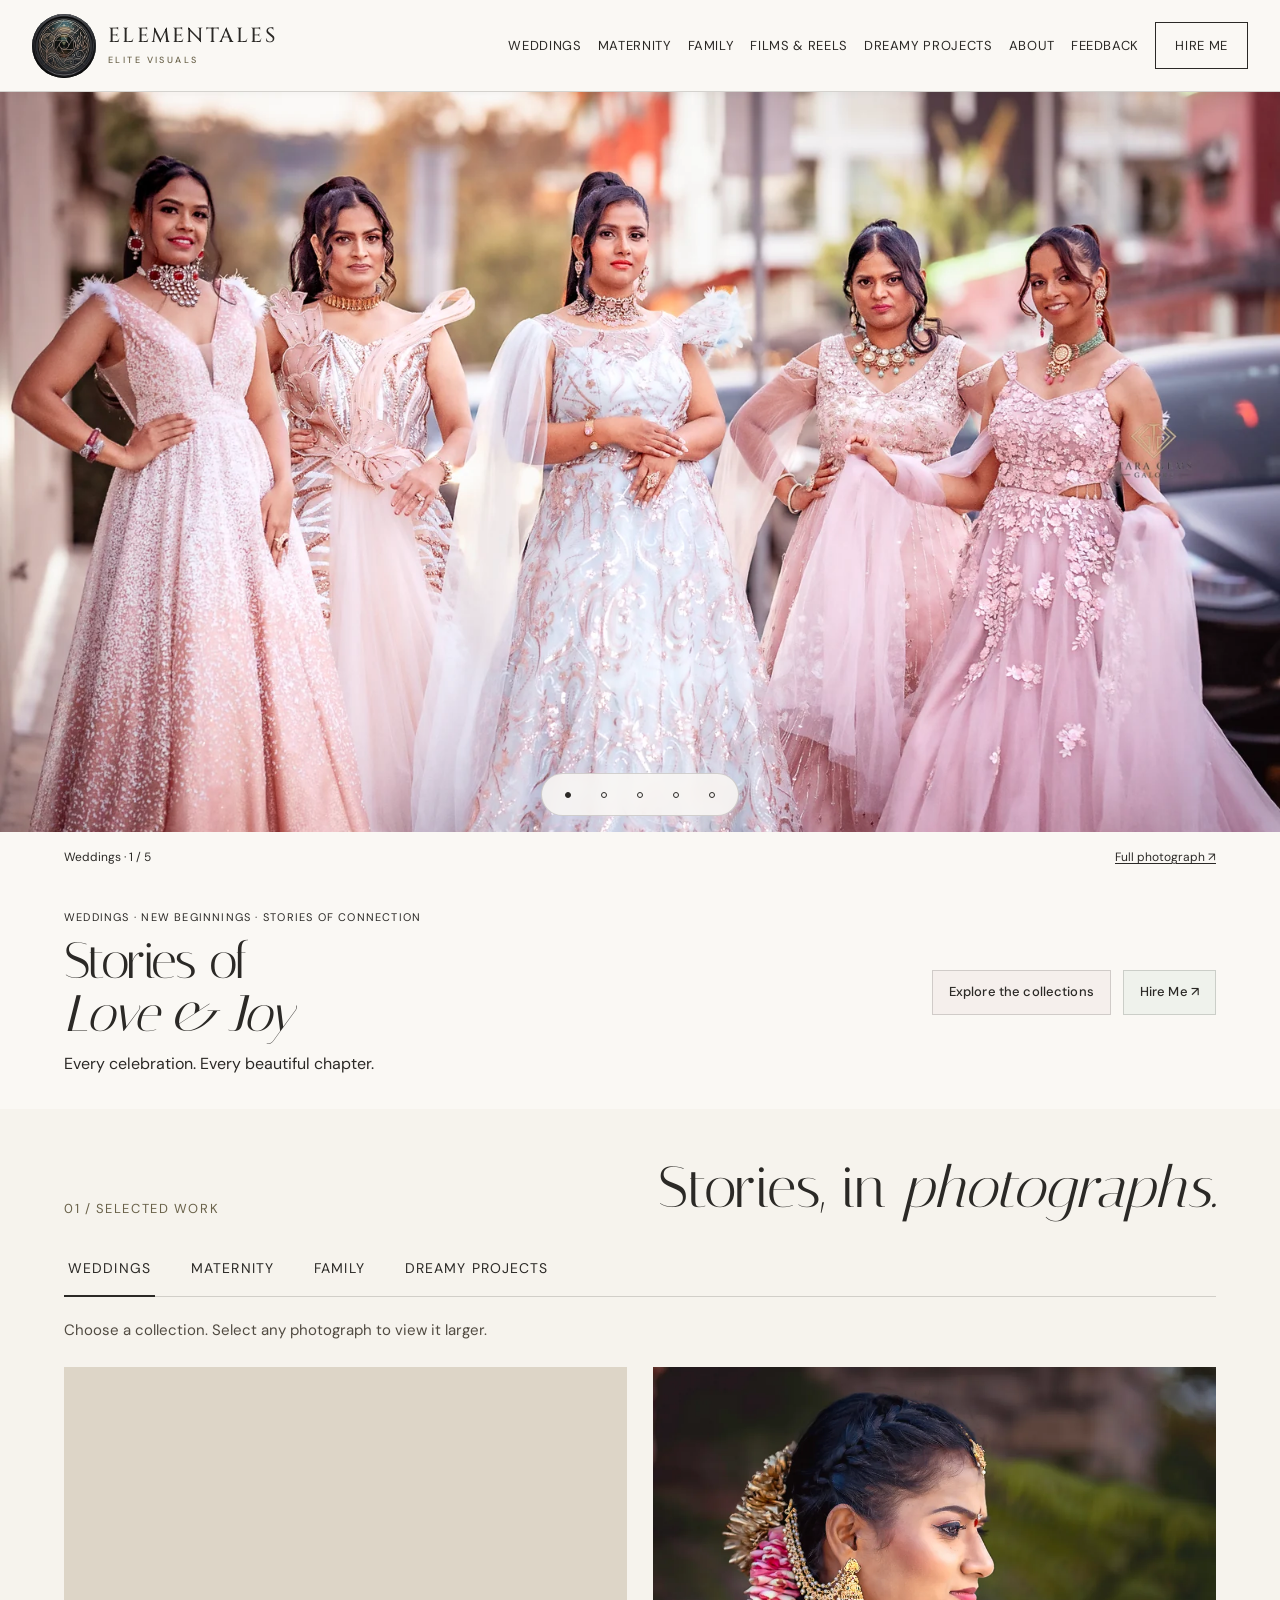
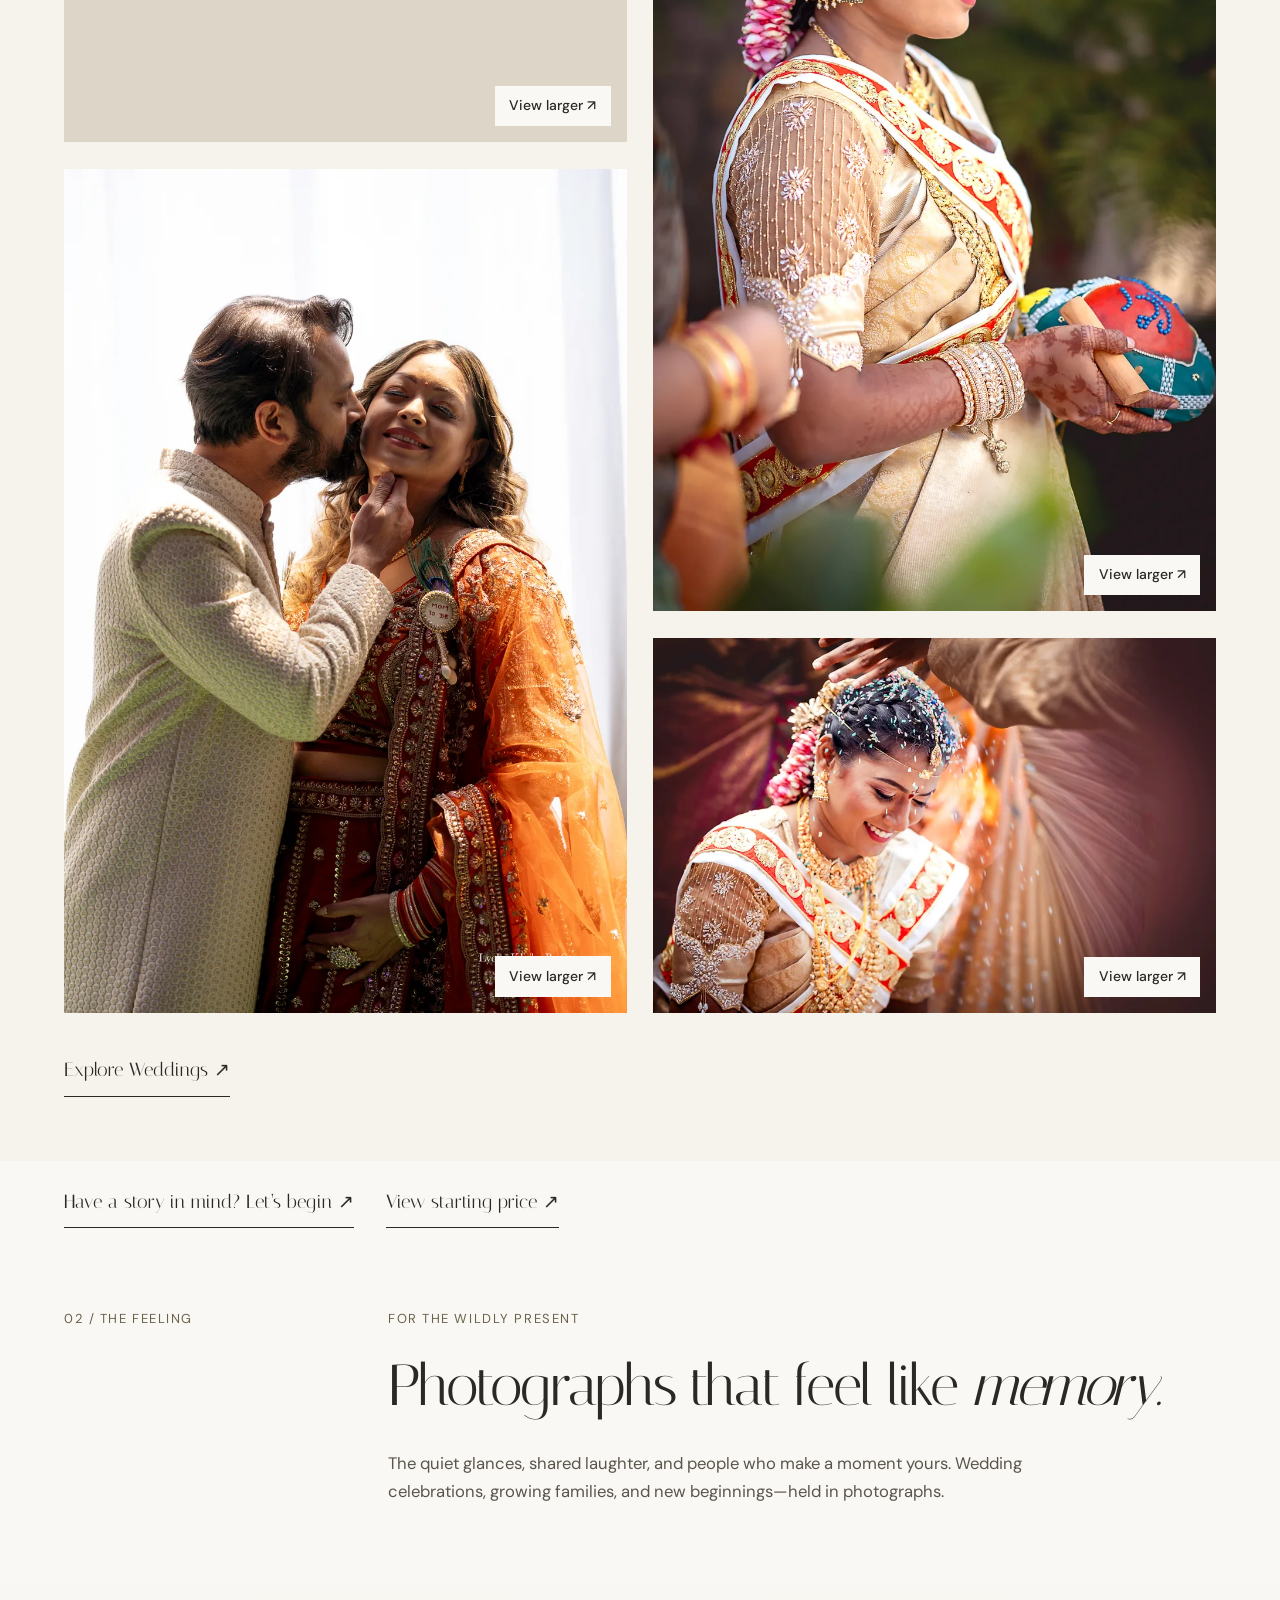
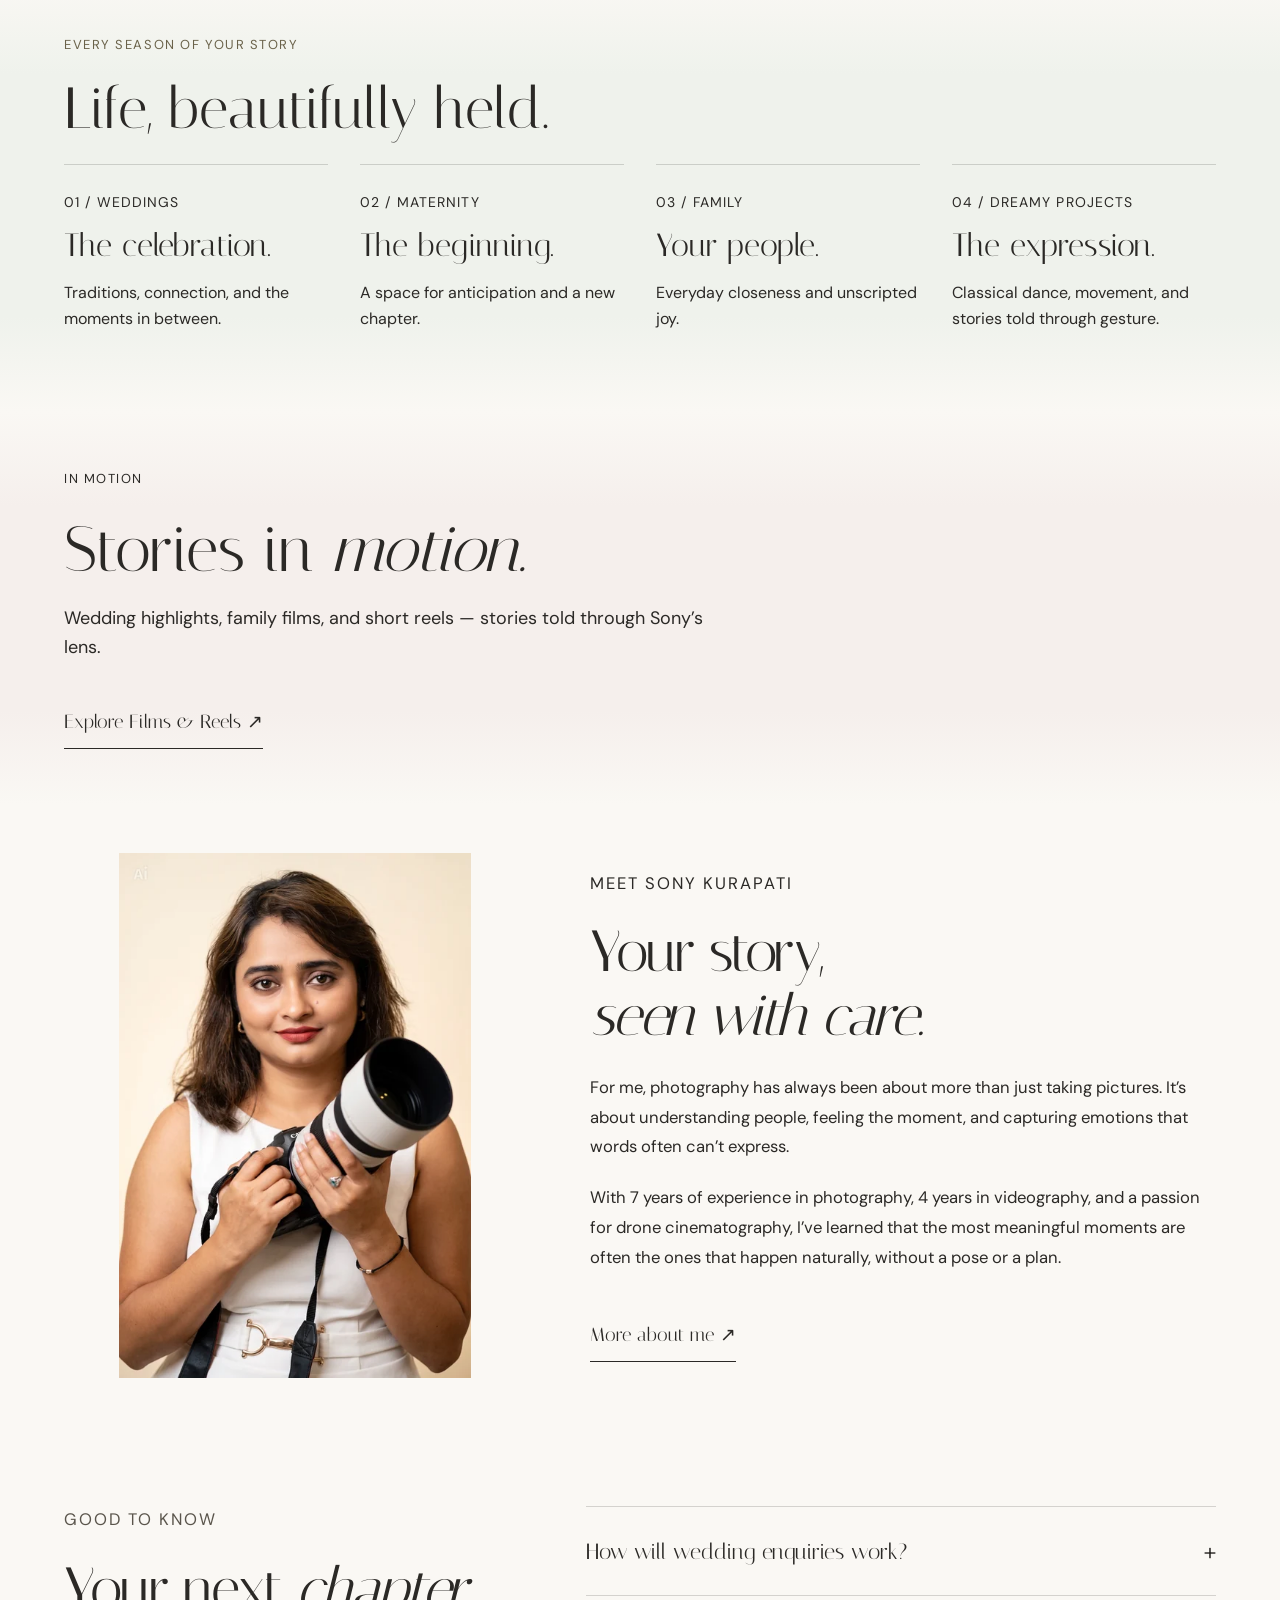
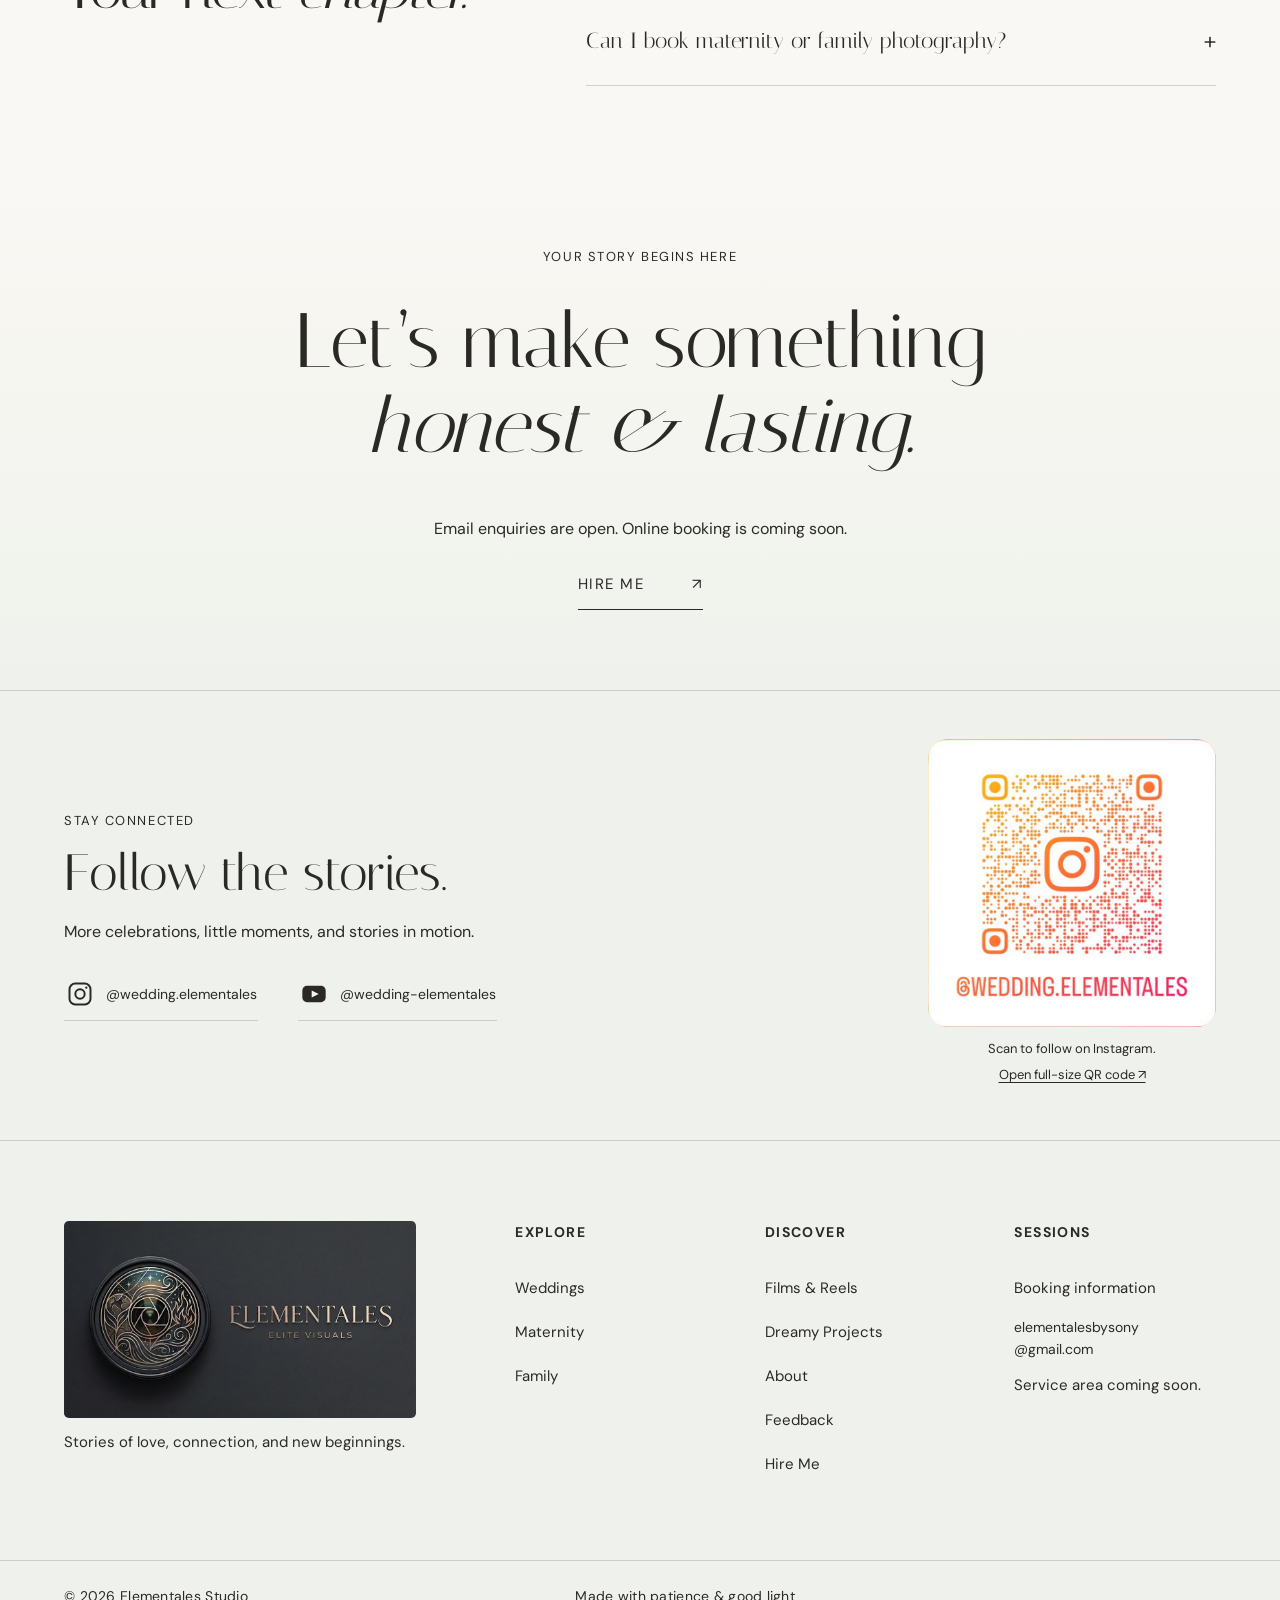
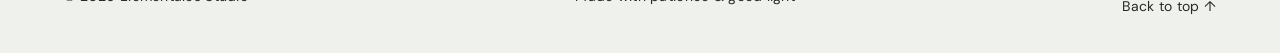
==== index.html @ 7df14cc9 "Refresh the homepage stylesheet version for the framing adjustment" ====
<!doctype html>
<html lang="en">
<head>
  <meta charset="utf-8">
  <meta name="viewport" content="width=device-width, initial-scale=1">
  <meta name="description" content="Elementales is a wedding and lifestyle photography studio preserving honest, luminous stories in stills and film.">
  <meta name="theme-color" content="#FAF8F4">
  <title>Elementales — Photography in Still & Motion</title>
  <link rel="stylesheet" href="styles.css?v=20261020-slideshow-headroom">
  <script src="script.js?v=20261020-gallery-films" defer></script>
  <script src="portfolio.js?v=20261020-gallery-films" defer></script>
</head>
<body class="photo-home">
  <a class="skip-link" href="#main">Skip to content</a>
  <header class="site-header" data-header>
    <a class="brand" href="#top" aria-label="Elementales home">
      <span class="brand-mark" aria-hidden="true"><img src="assets/brand/elementales-logo.png" width="1024" height="572" alt="" decoding="async"></span>
      <span class="brand-wordmark"><span>ELEMENTALES</span><small>ELITE VISUALS</small></span>
    </a>
    <button class="menu-toggle" type="button" aria-expanded="false" aria-controls="site-nav">
      <span class="sr-only">Open navigation</span><i></i><i></i>
    </button>
    <nav id="site-nav" class="site-nav" aria-label="Primary navigation">
      <a href="weddings.html">Weddings</a><a href="maternity.html">Maternity</a><a href="family.html">Family</a><a href="films.html">Films &amp; Reels</a><a href="dreamy-projects.html">Dreamy Projects</a><a href="about.html">About</a><a href="feedback.html">Feedback</a><a class="nav-enquire" href="contact.html">Hire Me</a>
    </nav>
  </header>

  <main id="main" tabindex="-1">
    <section id="top" class="grand-hero slideshow-hero" aria-labelledby="hero-title">
<div class="grand-hero-copy"><p class="eyebrow">Weddings · New beginnings · Stories of connection</p><h1 id="hero-title">Stories of<br><em>Love &amp; Joy</em></h1><p class="hero-note">Every celebration. Every beautiful chapter.</p><div class="hero-actions"><a class="button button-primary" href="#portfolio">Explore the collections</a><a class="button button-secondary" href="contact.html#enquiry">Hire Me ↗</a></div></div>
<div class="hero-slideshow" data-hero-slideshow tabindex="0" aria-describedby="carousel-instructions" role="region" aria-roledescription="carousel" aria-label="A first glimpse of Elementales"><div class="hero-image-stage"><div class="hero-slides" aria-live="off"><figure class="hero-slide" data-hero-slide data-label="Weddings" data-full="assets/photos/home-dsc00355-2048.webp" role="group" aria-roledescription="slide" aria-label="1 of 5: Weddings"><img src="assets/photos/home-dsc00355-1600.webp" srcset="assets/photos/home-dsc00355-480.webp 480w, assets/photos/home-dsc00355-960.webp 960w, assets/photos/home-dsc00355-1600.webp 1600w, assets/photos/home-dsc00355-2048.webp 2048w" sizes="100vw" width="1600" height="1066" alt="Bride and four women in pastel pink wedding attire standing together outdoors" fetchpriority="high" decoding="async"></figure><figure class="hero-slide" data-hero-slide data-label="Weddings" data-full="assets/photos/weddings-110-2048.webp" role="group" aria-roledescription="slide" aria-label="2 of 5: Weddings" hidden><img src="assets/photos/weddings-110-1600.webp" srcset="assets/photos/weddings-110-480.webp 480w, assets/photos/weddings-110-960.webp 960w, assets/photos/weddings-110-1600.webp 1600w, assets/photos/weddings-110-2048.webp 2048w" sizes="100vw" width="1600" height="1067" alt="Couple in traditional wedding attire leaning together beneath trees" loading="lazy" decoding="async"></figure><figure class="hero-slide" data-hero-slide data-label="Maternity" data-full="assets/photos/maternity-082-2200.webp" role="group" aria-roledescription="slide" aria-label="3 of 5: Maternity" hidden><img src="assets/photos/maternity-082-1600.webp" srcset="assets/photos/maternity-082-480.webp 480w, assets/photos/maternity-082-960.webp 960w, assets/photos/maternity-082-1600.webp 1600w, assets/photos/maternity-082-2200.webp 2200w" sizes="100vw" width="1600" height="1067" alt="Expectant mother in a gold sari holding a lotus beneath an open sky" loading="lazy" decoding="async"></figure><figure class="hero-slide" data-hero-slide data-label="Family" data-full="assets/photos/home-lks07361-2-2200.webp" role="group" aria-roledescription="slide" aria-label="4 of 5: Family" hidden><img src="assets/photos/home-lks07361-2-1600.webp" srcset="assets/photos/home-lks07361-2-480.webp 480w, assets/photos/home-lks07361-2-960.webp 960w, assets/photos/home-lks07361-2-1600.webp 1600w, assets/photos/home-lks07361-2-2200.webp 2200w" sizes="100vw" width="1600" height="2400" alt="Expectant mother in a peach gown smiling at her partner beside a wooden wall" loading="lazy" decoding="async"></figure><figure class="hero-slide" data-hero-slide data-label="Dreamy Projects" data-full="assets/photos/dreamy-projects-179-2200.webp" role="group" aria-roledescription="slide" aria-label="5 of 5: Dreamy Projects" hidden><img src="assets/photos/dreamy-projects-179-1600.webp" srcset="assets/photos/dreamy-projects-179-480.webp 480w, assets/photos/dreamy-projects-179-960.webp 960w, assets/photos/dreamy-projects-179-1600.webp 1600w, assets/photos/dreamy-projects-179-2200.webp 2200w" sizes="100vw" width="1600" height="1067" alt="Classical dancer in turquoise and red surrounded by warm orange and pale smoke" loading="lazy" decoding="async"></figure></div><div class="hero-slideshow-controls" data-slide-controls hidden><div class="hero-slide-dots" role="group" aria-label="Choose a photograph"><button type="button" data-hero-dot="0" aria-label="Show Weddings photograph" aria-pressed="true"><span aria-hidden="true"></span></button><button type="button" data-hero-dot="1" aria-label="Show Weddings photograph" aria-pressed="false"><span aria-hidden="true"></span></button><button type="button" data-hero-dot="2" aria-label="Show Maternity photograph" aria-pressed="false"><span aria-hidden="true"></span></button><button type="button" data-hero-dot="3" aria-label="Show Family photograph" aria-pressed="false"><span aria-hidden="true"></span></button><button type="button" data-hero-dot="4" aria-label="Show Dreamy Projects photograph" aria-pressed="false"><span aria-hidden="true"></span></button></div></div></div><div class="hero-slide-bar"><p data-slide-caption>Weddings · 1 / 5</p><a data-slide-full href="assets/photos/home-dsc00355-2048.webp" target="_blank" rel="noopener" aria-label="View full Weddings photograph in a new tab">Full photograph ↗</a></div><p id="carousel-instructions" class="sr-only">Use the photograph dots or left and right arrow keys to browse. Press Space while the carousel is focused to pause or resume automatic rotation.</p><p class="sr-only" data-slide-status aria-live="polite"></p></div></section>
    <section id="portfolio" class="portfolio section-pad" aria-labelledby="portfolio-title">
      <div class="section-heading reveal">
        <p class="section-number">01 / Selected work</p>
        <h2 id="portfolio-title">Stories, in <em>photographs.</em></h2>
      </div>
      <div class="portfolio-tabs" role="group" aria-label="Filter portfolio" hidden><button type="button" aria-pressed="true" data-filter="stories">Weddings</button><button type="button" aria-pressed="false" data-filter="maternity">Maternity</button><button type="button" aria-pressed="false" data-filter="family">Family</button><button type="button" aria-pressed="false" data-filter="dreamy">Dreamy Projects</button></div>
      <p class="sr-only" data-filter-status aria-live="polite">Showing Weddings</p>

<p class="gallery-guidance">Choose a collection. Select any photograph to view it larger.</p><div class="curated-gallery home-preview-gallery" data-gallery><div class="home-preview-pair" data-preview-category="stories" style="--preview-columns:2080fr 2080fr"><div class="home-preview-column"><article class="work-card" data-category="stories"><figure><a class="gallery-image-link" data-gallery-item href="assets/photos/weddings-110-2048.webp" data-caption="Weddings · Couple in traditional wedding attire leaning together beneath trees" aria-label="View photograph: Couple in traditional wedding attire leaning together beneath trees"><img src="assets/photos/weddings-110-960.webp" srcset="assets/photos/weddings-110-480.webp 480w, assets/photos/weddings-110-960.webp 960w, assets/photos/weddings-110-1600.webp 1600w, assets/photos/weddings-110-2048.webp 2048w" sizes="(max-width:520px) 100vw, 50vw" width="960" height="640" alt="Couple in traditional wedding attire leaning together beneath trees" loading="lazy" decoding="async"><span class="gallery-enlarge" aria-hidden="true">View larger ↗</span></a></figure></article><article class="work-card" data-category="stories"><figure><a class="gallery-image-link" data-gallery-item href="assets/photos/weddings-004-1365.webp" data-caption="Weddings · Partner kissing the cheek of a smiling woman in orange and gold wedding attire" aria-label="View photograph: Partner kissing the cheek of a smiling woman in orange and gold wedding attire"><img src="assets/photos/weddings-004-960.webp" srcset="assets/photos/weddings-004-480.webp 480w, assets/photos/weddings-004-960.webp 960w, assets/photos/weddings-004-1365.webp 1365w" sizes="(max-width:520px) 100vw, 50vw" width="960" height="1440" alt="Partner kissing the cheek of a smiling woman in orange and gold wedding attire" loading="lazy" decoding="async"><span class="gallery-enlarge" aria-hidden="true">View larger ↗</span></a></figure></article></div><div class="home-preview-column"><article class="work-card" data-category="stories"><figure><a class="gallery-image-link" data-gallery-item href="assets/photos/weddings-140-1365.webp" data-caption="Weddings · Bride in a pale gold sari with flowers in her hair" aria-label="View photograph: Bride in a pale gold sari with flowers in her hair"><img src="assets/photos/weddings-140-960.webp" srcset="assets/photos/weddings-140-480.webp 480w, assets/photos/weddings-140-960.webp 960w, assets/photos/weddings-140-1365.webp 1365w" sizes="(max-width:520px) 100vw, 50vw" width="960" height="1440" alt="Bride in a pale gold sari with flowers in her hair" loading="lazy" decoding="async"><span class="gallery-enlarge" aria-hidden="true">View larger ↗</span></a></figure></article><article class="work-card" data-category="stories"><figure><a class="gallery-image-link" data-gallery-item href="assets/photos/weddings-135-2048.webp" data-caption="Weddings · Bride smiling as grains fall over her hair during a wedding ceremony" aria-label="View photograph: Bride smiling as grains fall over her hair during a wedding ceremony"><img src="assets/photos/weddings-135-960.webp" srcset="assets/photos/weddings-135-480.webp 480w, assets/photos/weddings-135-960.webp 960w, assets/photos/weddings-135-1600.webp 1600w, assets/photos/weddings-135-2048.webp 2048w" sizes="(max-width:520px) 100vw, 50vw" width="960" height="640" alt="Bride smiling as grains fall over her hair during a wedding ceremony" loading="lazy" decoding="async"><span class="gallery-enlarge" aria-hidden="true">View larger ↗</span></a></figure></article></div></div><div class="home-preview-pair" data-preview-category="maternity" style="--preview-columns:2080fr 2080fr"><div class="home-preview-column"><article class="work-card" data-category="maternity"><figure><a class="gallery-image-link" data-gallery-item href="assets/photos/maternity-040-2200.webp" data-caption="Maternity · Expectant mother in a red sari with fabric flowing across a dramatic lakeside scene" aria-label="View photograph: Expectant mother in a red sari with fabric flowing across a dramatic lakeside scene"><img src="assets/photos/maternity-040-960.webp" srcset="assets/photos/maternity-040-480.webp 480w, assets/photos/maternity-040-960.webp 960w, assets/photos/maternity-040-1600.webp 1600w, assets/photos/maternity-040-2200.webp 2200w" sizes="(max-width:520px) 100vw, 50vw" width="960" height="640" alt="Expectant mother in a red sari with fabric flowing across a dramatic lakeside scene" loading="lazy" decoding="async"><span class="gallery-enlarge" aria-hidden="true">View larger ↗</span></a></figure></article><article class="work-card" data-category="maternity"><figure><a class="gallery-image-link" data-gallery-item href="assets/photos/maternity-195-1467.webp" data-caption="Maternity · Expectant mother in a peach gown leaning toward her partner beside a wooden wall" aria-label="View photograph: Expectant mother in a peach gown leaning toward her partner beside a wooden wall"><img src="assets/photos/maternity-195-960.webp" srcset="assets/photos/maternity-195-480.webp 480w, assets/photos/maternity-195-960.webp 960w, assets/photos/maternity-195-1467.webp 1467w" sizes="(max-width:520px) 100vw, 50vw" width="960" height="1440" alt="Expectant mother in a peach gown leaning toward her partner beside a wooden wall" loading="lazy" decoding="async"><span class="gallery-enlarge" aria-hidden="true">View larger ↗</span></a></figure></article></div><div class="home-preview-column"><article class="work-card" data-category="maternity"><figure><a class="gallery-image-link" data-gallery-item href="assets/photos/maternity-193-1467.webp" data-caption="Maternity · Expectant mother in a textured peach gown beside a white porch" aria-label="View photograph: Expectant mother in a textured peach gown beside a white porch"><img src="assets/photos/maternity-193-960.webp" srcset="assets/photos/maternity-193-480.webp 480w, assets/photos/maternity-193-960.webp 960w, assets/photos/maternity-193-1467.webp 1467w" sizes="(max-width:520px) 100vw, 50vw" width="960" height="1440" alt="Expectant mother in a textured peach gown beside a white porch" loading="lazy" decoding="async"><span class="gallery-enlarge" aria-hidden="true">View larger ↗</span></a></figure></article><article class="work-card" data-category="maternity"><figure><a class="gallery-image-link" data-gallery-item href="assets/photos/maternity-082-2200.webp" data-caption="Maternity · Expectant mother in a gold sari holding a lotus beneath an open sky" aria-label="View photograph: Expectant mother in a gold sari holding a lotus beneath an open sky"><img src="assets/photos/maternity-082-960.webp" srcset="assets/photos/maternity-082-480.webp 480w, assets/photos/maternity-082-960.webp 960w, assets/photos/maternity-082-1600.webp 1600w, assets/photos/maternity-082-2200.webp 2200w" sizes="(max-width:520px) 100vw, 50vw" width="960" height="640" alt="Expectant mother in a gold sari holding a lotus beneath an open sky" loading="lazy" decoding="async"><span class="gallery-enlarge" aria-hidden="true">View larger ↗</span></a></figure></article></div></div><div class="home-preview-pair" data-preview-category="family" style="--preview-columns:2080fr 2119fr"><div class="home-preview-column"><article class="work-card" data-category="family"><figure><a class="gallery-image-link" data-gallery-item href="assets/photos/family-067-1365.webp" data-caption="Family · Two parents smiling down at the baby held between them outdoors" aria-label="View photograph: Two parents smiling down at the baby held between them outdoors"><img src="assets/photos/family-067-960.webp" srcset="assets/photos/family-067-480.webp 480w, assets/photos/family-067-960.webp 960w, assets/photos/family-067-1365.webp 1365w" sizes="(max-width:520px) 100vw, 50vw" width="960" height="1440" alt="Two parents smiling down at the baby held between them outdoors" loading="lazy" decoding="async"><span class="gallery-enlarge" aria-hidden="true">View larger ↗</span></a></figure></article><article class="work-card" data-category="family"><figure><a class="gallery-image-link" data-gallery-item href="assets/photos/family-070-2048.webp" data-caption="Family · Baby peeking out from beneath a soft cream blanket" aria-label="View photograph: Baby peeking out from beneath a soft cream blanket"><img src="assets/photos/family-070-960.webp" srcset="assets/photos/family-070-480.webp 480w, assets/photos/family-070-960.webp 960w, assets/photos/family-070-1600.webp 1600w, assets/photos/family-070-2048.webp 2048w" sizes="(max-width:520px) 100vw, 50vw" width="960" height="679" alt="Baby peeking out from beneath a soft cream blanket" loading="lazy" decoding="async"><span class="gallery-enlarge" aria-hidden="true">View larger ↗</span></a></figure></article></div><div class="home-preview-column"><article class="work-card" data-category="family"><figure><a class="gallery-image-link" data-gallery-item href="assets/photos/family-031-2048.webp" data-caption="Family · Woman sitting on a wooden bridge with a young child in her arms" aria-label="View photograph: Woman sitting on a wooden bridge with a young child in her arms"><img src="assets/photos/family-031-960.webp" srcset="assets/photos/family-031-480.webp 480w, assets/photos/family-031-960.webp 960w, assets/photos/family-031-1600.webp 1600w, assets/photos/family-031-2048.webp 2048w" sizes="(max-width:520px) 100vw, 50vw" width="960" height="640" alt="Woman sitting on a wooden bridge with a young child in her arms" loading="lazy" decoding="async"><span class="gallery-enlarge" aria-hidden="true">View larger ↗</span></a></figure></article><article class="work-card" data-category="family"><figure><a class="gallery-image-link" data-gallery-item href="assets/photos/family-057-1467.webp" data-caption="Family · Young boy in traditional clothing seated against warm gold drapery" aria-label="View photograph: Young boy in traditional clothing seated against warm gold drapery"><img src="assets/photos/family-057-960.webp" srcset="assets/photos/family-057-480.webp 480w, assets/photos/family-057-960.webp 960w, assets/photos/family-057-1467.webp 1467w" sizes="(max-width:520px) 100vw, 50vw" width="960" height="1440" alt="Young boy in traditional clothing seated against warm gold drapery" loading="lazy" decoding="async"><span class="gallery-enlarge" aria-hidden="true">View larger ↗</span></a></figure></article></div></div><div class="home-preview-pair" data-preview-category="dreamy" style="--preview-columns:2078fr 2080fr"><div class="home-preview-column"><article class="work-card" data-category="dreamy"><figure><a class="gallery-image-link" data-gallery-item href="assets/photos/dreamy-projects-179-2200.webp" data-caption="Dreamy Projects · Classical dancer in turquoise and red surrounded by warm orange and pale smoke" aria-label="View photograph: Classical dancer in turquoise and red surrounded by warm orange and pale smoke"><img src="assets/photos/dreamy-projects-179-960.webp" srcset="assets/photos/dreamy-projects-179-480.webp 480w, assets/photos/dreamy-projects-179-960.webp 960w, assets/photos/dreamy-projects-179-1600.webp 1600w, assets/photos/dreamy-projects-179-2200.webp 2200w" sizes="(max-width:520px) 100vw, 50vw" width="960" height="640" alt="Classical dancer in turquoise and red surrounded by warm orange and pale smoke" loading="lazy" decoding="async"><span class="gallery-enlarge" aria-hidden="true">View larger ↗</span></a></figure></article><article class="work-card" data-category="dreamy"><figure><a class="gallery-image-link" data-gallery-item href="assets/photos/dreamy-projects-044-1467.webp" data-caption="Dreamy Projects · Classical dancer in red posing beneath a glowing ornate arch" aria-label="View photograph: Classical dancer in red posing beneath a glowing ornate arch"><img src="assets/photos/dreamy-projects-044-960.webp" srcset="assets/photos/dreamy-projects-044-480.webp 480w, assets/photos/dreamy-projects-044-960.webp 960w, assets/photos/dreamy-projects-044-1467.webp 1467w" sizes="(max-width:520px) 100vw, 50vw" width="960" height="1440" alt="Classical dancer in red posing beneath a glowing ornate arch" loading="lazy" decoding="async"><span class="gallery-enlarge" aria-hidden="true">View larger ↗</span></a></figure></article></div><div class="home-preview-column"><article class="work-card" data-category="dreamy"><figure><a class="gallery-image-link" data-gallery-item href="assets/photos/dreamy-projects-001-1469.webp" data-caption="Dreamy Projects · Classical dancer in blue and turquoise holding a brass plate" aria-label="View photograph: Classical dancer in blue and turquoise holding a brass plate"><img src="assets/photos/dreamy-projects-001-960.webp" srcset="assets/photos/dreamy-projects-001-480.webp 480w, assets/photos/dreamy-projects-001-960.webp 960w, assets/photos/dreamy-projects-001-1469.webp 1469w" sizes="(max-width:520px) 100vw, 50vw" width="960" height="1438" alt="Classical dancer in blue and turquoise holding a brass plate" loading="lazy" decoding="async"><span class="gallery-enlarge" aria-hidden="true">View larger ↗</span></a></figure></article><article class="work-card" data-category="dreamy"><figure><a class="gallery-image-link" data-gallery-item href="assets/photos/dreamy-projects-107-2048.webp" data-caption="Dreamy Projects · Ensemble of dancers performing across a stage before a colorful backdrop" aria-label="View photograph: Ensemble of dancers performing across a stage before a colorful backdrop"><img src="assets/photos/dreamy-projects-107-960.webp" srcset="assets/photos/dreamy-projects-107-480.webp 480w, assets/photos/dreamy-projects-107-960.webp 960w, assets/photos/dreamy-projects-107-1600.webp 1600w, assets/photos/dreamy-projects-107-2048.webp 2048w" sizes="(max-width:520px) 100vw, 50vw" width="960" height="640" alt="Ensemble of dancers performing across a stage before a colorful backdrop" loading="lazy" decoding="async"><span class="gallery-enlarge" aria-hidden="true">View larger ↗</span></a></figure></article></div></div></div><div class="gallery-next" data-category="stories"><a class="text-link" href="weddings.html">Explore Weddings ↗</a></div><div class="gallery-next" data-category="maternity"><a class="text-link" href="maternity.html">Explore Maternity ↗</a></div><div class="gallery-next" data-category="family"><a class="text-link" href="family.html">Explore Family ↗</a></div><div class="gallery-next" data-category="dreamy"><a class="text-link" href="dreamy-projects.html">Explore Dreamy Projects ↗</a></div>
    </section><div class="home-enquiry section-pad"><a class="text-link" href="contact.html#enquiry">Have a story in mind? Let’s begin ↗</a><a class="text-link" href="contact.html#pricing">View starting price ↗</a></div>

    <section id="intro" class="manifesto section-pad reveal">
      <p class="section-number">02 / The feeling</p>
      <div>
        <p class="kicker">For the wildly present</p>
        <h2>Photographs that feel like <em>memory.</em></h2>
        <p class="body-copy">The quiet glances, shared laughter, and people who make a moment yours. Wedding celebrations, growing families, and new beginnings—held in photographs.</p>
      </div>
    </section>

<section id="services" class="services section-pad" aria-labelledby="services-title"><p class="kicker">Every season of your story</p><h2 id="services-title">Life, beautifully held.</h2><div class="service-grid"><a href="weddings.html"><span>01 / Weddings</span><h3>The celebration.</h3><p>Traditions, connection, and the moments in between.</p></a><a href="maternity.html"><span>02 / Maternity</span><h3>The beginning.</h3><p>A space for anticipation and a new chapter.</p></a><a href="family.html"><span>03 / Family</span><h3>Your people.</h3><p>Everyday closeness and unscripted joy.</p></a><a href="dreamy-projects.html"><span>04 / Dreamy Projects</span><h3>The expression.</h3><p>Classical dance, movement, and stories told through gesture.</p></a></div></section>


<section id="films" class="film-strip section-pad" aria-labelledby="film-title"><p class="kicker">In motion</p><h2 id="film-title">Stories in <em>motion.</em></h2><p class="film-description">Wedding highlights, family films, and short reels — stories told through Sony’s lens.</p><a class="text-link" href="films.html">Explore Films &amp; Reels ↗</a></section>
    <section id="about" class="about photographer-home section-pad" aria-labelledby="about-title"><figure class="photographer-portrait"><img src="assets/photographer/sony-kurapati-800.webp" srcset="assets/photographer/sony-kurapati-480.webp 480w, assets/photographer/sony-kurapati-800.webp 800w, assets/photographer/sony-kurapati-1200.webp 1200w" sizes="(max-width:760px) 90vw, 32vw" width="800" height="1193" alt="Sony Kurapati holding a camera" decoding="async" loading="lazy"></figure><div class="about-copy"><p class="kicker">Meet Sony Kurapati</p><h2 id="about-title">Your story,<br><em>seen with care.</em></h2><p>For me, photography has always been about more than just taking pictures. It’s about understanding people, feeling the moment, and capturing emotions that words often can’t express.</p><p>With 7 years of experience in photography, 4 years in videography, and a passion for drone cinematography, I’ve learned that the most meaningful moments are often the ones that happen naturally, without a pose or a plan.</p><a class="text-link" href="about.html">More about me ↗</a></div></section>



    <section id="faq" class="faq section-pad" aria-labelledby="faq-title"><div class="faq-intro"><p class="kicker">Good to know</p><h2 id="faq-title">Your next <em>chapter.</em></h2></div><div class="accordion"><div class="faq-item"><h3><button aria-expanded="false" aria-controls="answer-1">How will wedding enquiries work?<span aria-hidden="true">+</span></button></h3><div id="answer-1" class="faq-answer"><p>Wedding coverage will begin with a personal enquiry and a tailored quote. Visit Hire Me to send Sony your plans by email.</p></div></div><div class="faq-item"><h3><button aria-expanded="false" aria-controls="answer-2">Can I book maternity or family photography?<span aria-hidden="true">+</span></button></h3><div id="answer-2" class="faq-answer"><p>Dedicated session pages are available to explore. Packages, availability, and secure online booking will be added once confirmed.</p></div></div></div></section>

</main>

  <footer id="contact" class="site-footer">
    <div class="footer-cta section-pad reveal"><p class="kicker">Your story begins here</p><h2>Let’s make something<br><em>honest & lasting.</em></h2><p class="footer-status">Email enquiries are open. Online booking is coming soon.</p><a href="contact.html">Hire Me <span>↗</span></a></div>
    <section id="follow" class="social-section section-pad" aria-labelledby="social-title">
      <div class="social-copy">
        <p class="kicker">Stay connected</p>
        <h2 id="social-title">Follow the stories.</h2>
        <p>More celebrations, little moments, and stories in motion.</p>
        <div class="social-links">
          <a href="https://www.instagram.com/wedding.elementales/" target="_blank" rel="noopener noreferrer" aria-label="Instagram: @wedding.elementales (opens in a new tab)"><svg class="social-icon" viewBox="0 0 24 24" width="28" height="28" fill="none" stroke="currentColor" stroke-width="1.7" aria-hidden="true" focusable="false"><rect x="3" y="3" width="18" height="18" rx="5"></rect><circle cx="12" cy="12" r="4"></circle><circle cx="17.4" cy="6.6" r="1" fill="currentColor" stroke="none"></circle></svg><span>@wedding.elementales</span></a>
          <a href="https://www.youtube.com/@wedding-elementales" target="_blank" rel="noopener noreferrer" aria-label="YouTube: @wedding-elementales (opens in a new tab)"><svg class="social-icon" viewBox="0 0 24 24" width="28" height="28" aria-hidden="true" focusable="false"><rect x="2" y="5" width="20" height="14" rx="4" fill="currentColor"></rect><path d="M10 9 L16 12 L10 15 Z" fill="var(--paper)"></path></svg><span>@wedding-elementales</span></a>
        </div>
      </div>
      <figure class="instagram-qr">
        <a class="qr-artwork" href="assets/brand/instagram-qr.png" target="_blank" rel="noopener" aria-label="Open the full-size Instagram QR code in a new tab"><img src="assets/brand/instagram-qr.png" width="804" height="1348" alt="Instagram QR code for @wedding.elementales" loading="lazy" decoding="async"></a>
        <figcaption>Scan to follow on Instagram.<br><a href="assets/brand/instagram-qr.png" target="_blank" rel="noopener">Open full-size QR code ↗</a></figcaption>
      </figure>
    </section>
    <div class="footer-grid section-pad"><div><a class="footer-brand-logo" href="index.html" aria-label="Elementales home"><img src="assets/brand/elementales-logo.png" width="1024" height="572" alt="Elementales Elite Visuals — five elemental motifs inside a camera lens" loading="lazy" decoding="async"></a><p>Stories of love, connection, and new beginnings.</p></div><div><h3>Explore</h3><a href="weddings.html">Weddings</a><a href="maternity.html">Maternity</a><a href="family.html">Family</a></div><div><h3>Discover</h3><a href="films.html">Films & Reels</a><a href="dreamy-projects.html">Dreamy Projects</a><a href="about.html">About</a><a href="feedback.html">Feedback</a><a href="contact.html">Hire Me</a></div><div><h3>Sessions</h3><a href="book.html">Booking information</a><a href="mailto:elementalesbysony@gmail.com">elementalesbysony<wbr>@gmail.com</a><p>Service area coming soon.</p></div></div><div class="footer-bottom"><span>© <span data-year>2026</span> Elementales Studio</span><span>Made with patience & good light</span><a href="#top">Back to top ↑</a></div>
  </footer>
</body>
</html>
---- styles.css ----
@import url('https://fonts.googleapis.com/css2?family=Cinzel:wght@500;600&family=DM+Sans:wght@300;400;500&family=Italiana&display=swap');

:root{--ink:#2b2926;--cream:#f6f3ed;--paper:#faf8f4;--sage:#eff2ec;--blush:#f5efec;--taupe:#aaa08e;--gold:#6a624a;--line:rgba(43,41,38,.18);--serif:"Italiana",Georgia,serif;--sans:"DM Sans",Arial,sans-serif;--pad:clamp(1.4rem,5vw,5.5rem);--ease:cubic-bezier(.22,1,.36,1)}
*{box-sizing:border-box}html{scroll-behavior:smooth;scroll-padding-top:5rem}body{margin:0;background:var(--paper);color:var(--ink);font-family:var(--sans);font-weight:400;line-height:1.65;overflow-x:hidden}body.nav-open{overflow:hidden}img,video{display:block;width:100%}a{color:inherit;text-decoration:none}button{color:inherit;font:inherit}.sr-only{position:absolute;width:1px;height:1px;padding:0;margin:-1px;overflow:hidden;clip:rect(0,0,0,0);white-space:nowrap;border:0}.skip-link{position:fixed;z-index:200;top:.5rem;left:.5rem;padding:.65rem 1rem;background:var(--cream);transform:translateY(-150%)}.skip-link:focus{transform:none}:focus-visible{outline:2px solid var(--gold);outline-offset:4px}.section-pad{padding-left:var(--pad);padding-right:var(--pad)}
.site-header{position:fixed;z-index:100;inset:0 0 auto;display:flex;align-items:center;justify-content:space-between;padding:1.5rem var(--pad);color:#fff;transition:background .5s,color .5s,padding .5s}.site-header.scrolled,.site-header.menu-active{padding-top:1rem;padding-bottom:1rem;background:rgba(248,245,238,.96);color:var(--ink);box-shadow:0 1px 0 var(--line);backdrop-filter:blur(14px)}.brand{display:flex;flex-direction:column;line-height:1;letter-spacing:.18em}.brand span{font-size:.95rem}.brand small{font-size:.625rem;letter-spacing:.25em;margin-top:.45rem}.site-nav{display:flex;align-items:center;gap:clamp(1rem,2vw,2rem);font-size:.875rem;font-weight:400;text-transform:uppercase;letter-spacing:.09em}.site-nav a{position:relative}.site-nav a:not(.nav-enquire)::after{content:"";position:absolute;left:0;right:100%;bottom:-.35rem;border-bottom:1px solid;transition:right .35s}.site-nav a:hover::after{right:0}.nav-enquire{border:1px solid currentColor;padding:.75rem 1.2rem}.menu-toggle{display:none;background:none;border:0;width:2.8rem;height:2.8rem}.menu-toggle i{display:block;border-top:1px solid;width:1.7rem;margin:.45rem auto;transition:.3s}
.hero{position:relative;height:min(48rem,82svh);min-height:36rem;color:#fff;display:flex;align-items:center;justify-content:center;overflow:hidden;background:#171612}.hero-video,.hero-scrim{position:absolute;inset:0;height:100%;object-fit:cover}.hero-scrim{background:linear-gradient(180deg,rgba(0,0,0,.50),rgba(0,0,0,.56) 48%,rgba(0,0,0,.65));}.hero-copy{position:relative;text-align:center;z-index:1;max-width:58rem;padding:4rem 1.35rem 6rem}.eyebrow,.kicker,.section-number{text-transform:uppercase;letter-spacing:.12em;font-size:.8125rem;font-weight:400}.hero h1{font:400 clamp(3.5rem,8vw,7rem)/1.05 var(--serif);letter-spacing:-.025em;margin:1.4rem 0}.hero h1 em,.manifesto h2 em,.section-heading h2 em,.film-heading h2 em,.about h2 em,.faq h2 em,.footer-cta h2 em{font-weight:400;color:inherit}.hero-note{font-family:var(--sans);font-size:1.125rem;line-height:1.65;letter-spacing:0;max-width:38rem;margin:0 auto;text-wrap:pretty}.scroll-cue{position:absolute;z-index:2;bottom:2rem;left:var(--pad);display:flex;align-items:center;gap:1rem;text-transform:uppercase;letter-spacing:.1em;font-size:.875rem}.scroll-cue i{display:block;width:4rem;border-top:1px solid}
.manifesto{display:grid;grid-template-columns:1fr 3fr;gap:3rem;padding-top:clamp(3.5rem,7vw,6rem);padding-bottom:clamp(3.5rem,7vw,6rem)}.section-number{color:var(--gold);margin:0}.manifesto>div{max-width:1000px}.kicker{color:var(--gold);margin:0 0 1.5rem}.manifesto h2,.film-heading h2,.about h2,.faq h2{font:400 clamp(2.5rem,4.5vw,4.75rem)/1.12 var(--serif);letter-spacing:-.035em;margin:.3rem 0 2rem}.body-copy,.about-copy>p,.faq-intro>p{max-width:42rem;font-size:clamp(1rem,1.3vw,1.125rem);color:#5a554c}
.portfolio{background:var(--cream);padding-top:7rem;padding-bottom:9rem}.section-heading{display:flex;align-items:end;justify-content:space-between}.section-heading h2{font:400 clamp(3rem,6vw,6rem)/1.08 var(--serif);margin:0}.portfolio-tabs{display:flex;gap:2rem;margin:4rem 0 3rem;border-bottom:1px solid var(--line)}.portfolio-tabs button{background:none;border:0;min-height:44px;padding:.6rem .25rem 1rem;text-transform:uppercase;letter-spacing:.08em;font-size:.875rem;cursor:pointer;position:relative}.portfolio-tabs button::after{content:"";position:absolute;bottom:-1px;left:0;right:100%;border-bottom:2px solid;transition:right .35s}.portfolio-tabs button[aria-pressed=true]::after{right:0}.masonry{columns:3;column-gap:clamp(1rem,2.1vw,2rem)}.work-card{break-inside:avoid;margin:0 0 clamp(2.4rem,4vw,4rem);transition:opacity .35s var(--ease),transform .5s var(--ease)}.work-card.is-hidden{display:none}.work-card.is-leaving{opacity:0;transform:translateY(18px)}.work-card figure{position:relative;margin:0;overflow:hidden;background:#ddd5c7}.ratio-portrait{aspect-ratio:3/4}.ratio-landscape{aspect-ratio:3/2}.ratio-tall{aspect-ratio:2/3}.ratio-square{aspect-ratio:1}.work-card img{height:100%;object-fit:cover;transition:transform 1s var(--ease),filter .5s}.work-card:hover img{transform:scale(1.035);filter:saturate(.82)}.work-card>div{padding-top:1rem}.work-card span,.film-index{font-size:.8125rem;text-transform:uppercase;letter-spacing:.08em;color:#655e51}.work-card h3,.film-card h3{font:400 1.45rem var(--serif);margin:.35rem 0}.play-mark{position:absolute;display:grid;place-items:center;inset:50% auto auto 50%;transform:translate(-50%,-50%);width:5rem;height:5rem;border-radius:50%;background:rgba(248,245,238,.88);color:var(--ink)!important}
.film-strip{padding:8rem 0;background:var(--ink);color:var(--cream);overflow:hidden}.film-heading{display:grid;grid-template-columns:1fr 3fr;margin-bottom:4rem}.film-heading h2{max-width:900px}.carousel{position:relative}.carousel-viewport{overflow:hidden}.carousel-track{display:flex;transition:transform .8s var(--ease);touch-action:pan-y}.film-strip .carousel{padding-left:var(--pad)}.film-card{min-width:min(72vw,980px);margin-right:clamp(1rem,3vw,3rem)}.film-card img{aspect-ratio:16/9;object-fit:cover;filter:saturate(.75)}.film-card .film-index{display:block;color:var(--taupe);margin-top:1.3rem}.carousel-controls{display:flex;align-items:center;justify-content:flex-end;gap:1.2rem;margin:2rem var(--pad) 0}.carousel-controls button{display:grid;place-items:center;width:3rem;height:3rem;border:1px solid currentColor;border-radius:50%;background:transparent;cursor:pointer}.carousel-dots{display:flex;gap:.55rem}.carousel-dots button{width:.35rem;height:.35rem;min-width:0;padding:0;border:0;background:currentColor;opacity:.35}.carousel-dots button.active{opacity:1;transform:scale(1.5)}
.about{display:grid;grid-template-columns:minmax(0,1.05fr) minmax(0,1fr);gap:clamp(3rem,8vw,9rem);padding-top:10rem;padding-bottom:10rem}.about-image{position:relative}.about-image img{aspect-ratio:4/5;object-fit:cover;filter:saturate(.7)}.about-image>span{display:block;margin-top:.8rem;font-size:.62rem;text-transform:uppercase;letter-spacing:.16em}.about-copy{align-self:center}.about-copy .section-number{margin-bottom:4rem}.about-copy>p{margin:0 0 1.3rem}.text-link{display:inline-flex;gap:2rem;border-bottom:1px solid;padding:.6rem 0;margin-top:1rem;font-family:var(--serif);font-size:1.2rem}.awards{display:grid;grid-template-columns:repeat(3,1fr);gap:1rem;border-top:1px solid var(--line);margin-top:4rem;padding-top:2rem}.awards strong,.awards span{display:block}.awards strong{font:400 1.45rem var(--serif)}.awards span{font-size:.58rem;line-height:1.4;text-transform:uppercase;letter-spacing:.12em;color:#70695d;margin-top:.5rem}
.testimonials{background:#d9d1c2}.testimonials>.section-pad{padding-top:8rem;padding-bottom:8rem}.quote-mark{font:400 8rem/1 var(--serif);color:var(--gold);height:6rem}.quote-carousel figure{min-width:100%;margin:0;text-align:center;padding:0 clamp(0rem,9vw,10rem)}.quote-carousel blockquote{font:400 clamp(2.1rem,4.5vw,5rem)/1.12 var(--serif);letter-spacing:-.025em;margin:1rem auto 2.5rem;max-width:1200px}.quote-carousel figcaption span,.quote-carousel figcaption strong{display:block}.quote-carousel figcaption strong{font:400 1rem var(--serif)}.quote-carousel figcaption span{font-size:.58rem;text-transform:uppercase;letter-spacing:.16em;margin-top:.5rem}.quote-carousel .carousel-controls{justify-content:center}
.faq{display:grid;grid-template-columns:1fr 1.5fr;gap:clamp(3rem,8vw,10rem);padding-top:10rem;padding-bottom:10rem}.faq-intro h2{margin-top:4rem}.faq-item{border-top:1px solid var(--line)}.faq-item:last-child{border-bottom:1px solid var(--line)}.faq-item h3{margin:0}.faq-item button{width:100%;display:flex;justify-content:space-between;align-items:center;text-align:left;border:0;background:none;padding:1.8rem 0;font:400 clamp(1.15rem,1.7vw,1.5rem) var(--serif);cursor:pointer}.faq-item button span{font:300 1.5rem var(--sans);transition:transform .35s}.faq-item button[aria-expanded=true] span{transform:rotate(45deg)}.faq-answer{overflow:hidden}.faq-answer p{max-width:42rem;margin:0;padding:0 3rem 1.8rem 0;color:#5b554b}.faq-answer.opening{animation:faqIn .4s var(--ease)}@keyframes faqIn{from{opacity:0;transform:translateY(-8px)}to{opacity:1;transform:none}}
.site-footer{background:var(--ink);color:var(--cream)}.footer-cta{padding-top:5rem;padding-bottom:5rem;text-align:center;border-bottom:1px solid rgba(255,255,255,.15)}.footer-cta h2{font:400 clamp(3rem,6vw,6rem)/1.1 var(--serif);margin:2rem 0 3rem}.footer-cta>a{display:inline-flex;gap:3rem;border-bottom:1px solid;padding:.8rem 0;text-transform:uppercase;letter-spacing:.1em;font-size:.9375rem}.footer-grid{display:grid;grid-template-columns:2fr repeat(3,1fr);gap:3rem;padding-top:5rem;padding-bottom:5rem}.footer-grid>div{display:flex;flex-direction:column;align-items:flex-start;gap:.75rem}.footer-grid h3{font-size:.875rem;text-transform:uppercase;letter-spacing:.1em;color:#cdb485;margin:0 0 1rem}.footer-grid a,.footer-grid p{font-size:.9375rem;margin:0;color:#ddd6ca}.footer-brand{color:var(--cream)!important;margin-bottom:1rem}.footer-bottom{border-top:1px solid rgba(255,255,255,.15);padding:1.5rem var(--pad);display:flex;justify-content:space-between;font-size:.875rem;text-transform:none;letter-spacing:.02em;color:#bdb5a7}
.reveal{opacity:1;transform:none;transition:opacity .9s var(--ease),transform .9s var(--ease)}.reveal.visible{opacity:1;transform:none}
@media(max-width:1100px){.masonry{columns:2}.manifesto{grid-template-columns:1fr 4fr}.about{gap:4rem}.awards{grid-template-columns:1fr}.film-heading{grid-template-columns:1fr 4fr}}
@media(max-width:1180px){:root{--pad:1.35rem}.site-header{padding-top:1.2rem;padding-bottom:1.2rem}.menu-toggle{display:block;position:relative;z-index:2}.menu-toggle[aria-expanded=true] i:first-of-type{transform:translateY(4px) rotate(45deg)}.menu-toggle[aria-expanded=true] i:last-of-type{transform:translateY(-4px) rotate(-45deg)}.site-nav{position:fixed;inset:0;background:var(--paper);color:var(--ink);display:flex;flex-direction:column;justify-content:center;gap:2rem;font:400 1.8rem var(--serif);text-transform:none;letter-spacing:0;transform:translateY(-100%);opacity:0;visibility:hidden;transition:.55s var(--ease)}.site-nav.open{transform:none;opacity:1;visibility:visible}.nav-enquire{font:400 .9375rem var(--sans);text-transform:uppercase;letter-spacing:.15em}.hero{height:auto;min-height:34rem}.hero h1{font-size:clamp(3.25rem,10vw,6rem)}.manifesto,.film-heading,.faq{grid-template-columns:1fr}.manifesto{gap:3rem}.portfolio{padding-top:5rem;padding-bottom:6rem}.portfolio-tabs{gap:1.2rem;overflow-x:auto}.portfolio-tabs button{white-space:nowrap}.film-heading{gap:3rem}.film-card{min-width:86vw}.about{grid-template-columns:1fr;padding-top:6rem;padding-bottom:6rem}.about-image{max-width:82vw}.about-copy .section-number{margin-bottom:3rem}.faq{padding-top:7rem;padding-bottom:7rem}.faq-intro h2{margin-top:3rem}.footer-grid{grid-template-columns:1.5fr 1fr}.footer-grid>div:first-child{grid-column:1/-1}.footer-bottom{gap:1rem;flex-wrap:wrap}.footer-bottom span:nth-child(2){display:none}}
@media(max-width:520px){.masonry{columns:1}.section-heading{display:block}.section-heading h2{margin-top:3rem}.portfolio-tabs{margin-top:3rem}.manifesto h2,.film-heading h2,.about h2,.faq h2{font-size:2.75rem}.hero-copy{padding:3rem 1.25rem 7rem}.eyebrow{font-size:.8125rem}.scroll-cue{left:50%;transform:translateX(-50%)}.about-image{max-width:none}.testimonials>.section-pad{padding-top:6rem;padding-bottom:6rem}.quote-carousel figure{padding:0}.quote-carousel blockquote{font-size:2rem}.awards{grid-template-columns:1fr 1fr}.footer-grid{grid-template-columns:1fr 1fr}.footer-cta{padding-top:7rem;padding-bottom:7rem}}
@media(prefers-reduced-motion:reduce){html{scroll-behavior:auto}*,*::before,*::after{animation-duration:.01ms!important;animation-iteration-count:1!important;transition-duration:.01ms!important}.reveal{opacity:1;transform:none}.hero-video{display:none}}


/* Phase 1: shared page foundation; essential content is visible without JavaScript. */
.preview-notice{margin:0;padding:.8rem var(--pad);background:var(--cream);color:#514b42;font-size:.875rem;text-align:center;position:relative;z-index:3}.site-header{position:absolute}.site-header.scrolled{position:fixed}.hero-fallback{position:absolute;inset:0;height:100%;object-fit:cover}.video-toggle{position:absolute;right:var(--pad);bottom:2rem;z-index:3;background:rgba(23,22,18,.75);border:1px solid #fff;padding:.75rem 1rem;cursor:pointer;font-size:.75rem}.services{padding-top:6rem;padding-bottom:6rem}.services h2,.page-details h2{font:400 clamp(2.3rem,4vw,4.5rem)/1.05 var(--serif)}.service-grid{display:grid;grid-template-columns:repeat(3,1fr);gap:2rem;margin-top:3rem}.service-grid a{border-top:1px solid var(--line);padding:2rem 0}.service-grid span{font-size:.875rem;text-transform:uppercase;letter-spacing:.08em}.service-grid h3{font:400 2rem var(--serif)}.content-note{font-size:.9rem;color:#5a554c}.portrait-placeholder,.asset-placeholder{background:linear-gradient(135deg,#ddd4c4,#ebe4d9);display:flex;flex-direction:column;justify-content:center;align-items:center;gap:1rem;min-height:380px;text-align:center;padding:2rem}.portrait-placeholder span,.asset-placeholder span{font:400 clamp(2rem,5vw,4rem) var(--serif)}.asset-placeholder small,.portrait-placeholder small{font-size:.875rem;letter-spacing:.05em}.inner-page .site-header{position:relative;background:var(--paper);color:var(--ink)}.inner-page .site-header.scrolled{position:relative}.page-intro{padding-top:4rem;padding-bottom:3rem}.page-intro h1{font:400 clamp(3.25rem,6vw,6rem)/1.08 var(--serif);letter-spacing:-.035em;margin:2rem 0}.page-lede{max-width:38rem;color:#5a554c;font-size:1.1rem}.page-details{display:grid;grid-template-columns:1fr 1fr;gap:5rem;align-items:center;padding-bottom:7rem}.page-details p{max-width:38rem}.site-nav [aria-current=page]{border-bottom:1px solid}.carousel-dots button{position:relative;width:2.75rem;height:2.75rem;background:transparent;opacity:1}.carousel-dots button::after{content:"";position:absolute;width:.35rem;height:.35rem;border-radius:50%;background:currentColor;inset:calc(50% - .175rem);opacity:.4}.carousel-dots button.active::after{opacity:1}.carousel-dots button.active{transform:none}
@media(max-width:1180px){.service-grid,.page-details{grid-template-columns:1fr}.page-details{gap:2rem}.page-intro{padding-top:4rem}.site-nav{z-index:1}.brand{position:relative;z-index:2}.inner-page .site-header{z-index:100}.asset-placeholder{min-height:300px}}
@media(prefers-reduced-motion:reduce){.hero-video,.video-toggle{display:none}}
/* Navigation and media remain usable if scripts cannot load. */
.site-header{position:relative;background:var(--paper);color:var(--ink)}
[hidden]{display:none!important}.work-card.is-hidden{display:block}
html:not(.nav-enhanced) .menu-toggle{display:none}
@media(max-width:1180px){html:not(.nav-enhanced) .site-header{display:block}html:not(.nav-enhanced) .site-nav{position:static;transform:none;opacity:1;visibility:visible;flex-direction:row;flex-wrap:wrap;font:400 .85rem var(--sans);gap:1rem;margin-top:1.5rem}html:not(.nav-enhanced) .nav-enquire{padding:.5rem}.nav-enhanced .site-nav.open{height:100dvh}}

.carousel:not(.carousel-enhanced) .carousel-viewport{overflow-x:auto}.carousel:not(.carousel-enhanced) .carousel-controls{display:none}

/* Readability and clear next steps. */
.hero-actions{display:flex;justify-content:center;flex-wrap:wrap;gap:1rem;margin-top:2rem}
.button{display:inline-flex;align-items:center;justify-content:center;min-height:48px;padding:.8rem 1.2rem;border:1px solid currentColor;font:500 .9375rem/1.4 var(--sans);letter-spacing:.01em;text-align:center}
.button-primary{background:var(--paper);border-color:var(--paper);color:var(--ink)}
.button-secondary{color:#fff;background:rgba(23,22,18,.4)}
.button:hover{box-shadow:0 0 0 1px currentColor}
.footer-grid a{min-height:32px;display:inline-flex;align-items:center}.footer-bottom a{min-height:44px;display:inline-flex;align-items:center}
.footer-cta .footer-status{font:400 1rem/1.65 var(--sans);color:#ddd6ca;margin:1rem auto;max-width:38rem}
.site-footer .kicker{color:#cdb485}.site-footer :focus-visible,.hero :focus-visible{outline-color:#fff}
.page-actions{display:flex;flex-wrap:wrap;gap:1rem 2rem}.page-details>div{min-width:0}.hero-copy,.page-intro{overflow-wrap:break-word}
@media(max-width:1180px){.site-nav{font-size:1.75rem;overflow-y:auto;padding:6rem 1.5rem 2rem;gap:1.25rem}.site-nav a{min-height:44px;display:flex;align-items:center}.site-nav .nav-enquire{font-size:1rem}.hero-actions{gap:.75rem}.footer-cta{padding-top:4rem;padding-bottom:4rem}}
@media(max-width:520px){.hero-actions{flex-direction:column;align-items:stretch}.hero-note{font-size:1rem}.hero h1{font-size:clamp(3rem,13vw,4.25rem)}.portfolio-tabs{gap:1rem}.footer-grid{column-gap:1.25rem}.footer-grid a{overflow-wrap:anywhere}.footer-bottom{align-items:center}}
/* Service experiences and a progressive-enhancement image viewer. */
.experience-section{padding-top:3rem;padding-bottom:4rem;border-top:1px solid var(--line)}
.experience-section>h2,.portfolio-pending h2,.portfolio-pending h3{font:400 clamp(2rem,4vw,3.75rem)/1.12 var(--serif);letter-spacing:-.025em;margin:.5rem 0 2rem}
.section-copy,.gallery-guidance{max-width:44rem;font-size:1.0625rem;color:#514b42;line-height:1.75}
.gallery-guidance{margin:1rem 0 2rem}.gallery-next{margin-top:1rem}.gallery-empty{padding:2rem 0}
.portfolio-pending{padding:clamp(2rem,5vw,4rem);border:1px solid var(--line);background:var(--cream);max-width:55rem}
.portfolio-pending p{max-width:38rem}.portfolio-pending h2,.portfolio-pending h3{font-size:clamp(2rem,3vw,3rem)}
.planning-grid{display:grid;grid-template-columns:repeat(3,minmax(0,1fr));gap:2rem;margin-top:2rem}
.planning-grid article{border-top:1px solid var(--line);padding:1.5rem 0}.planning-grid h3,.path-grid h3,.process-list h3{font:400 1.75rem/1.2 var(--serif);margin:.75rem 0}
.planning-number{font-size:.875rem;color:var(--gold)}.planning-grid p,.path-grid p,.process-list p{max-width:38rem;color:#514b42}
.path-grid{display:grid;grid-template-columns:repeat(2,minmax(0,1fr));gap:2rem}.path-grid article{border:1px solid var(--line);padding:2rem}
.process-list{padding-left:1.5rem;max-width:50rem}.process-list li{padding:.5rem 0 1rem 1rem}.process-list li::marker{color:var(--gold);font-weight:500}
.service-status{border-left:3px solid var(--gold);background:var(--cream);padding:1.5rem 2rem;margin-top:2rem;max-width:50rem}.service-status p{margin-top:0}.service-status .text-link{margin-top:0}
.about-introduction{display:grid;grid-template-columns:1fr 1fr;gap:3rem;align-items:center}.about-introduction .portrait-placeholder{min-height:300px}
.film-strip h2{font:400 clamp(2.5rem,5vw,5rem)/1.12 var(--serif);margin:1rem 0}.film-strip .kicker{color:#cdb485}.film-description{max-width:40rem;font-size:1.125rem}.film-strip .text-link{color:var(--paper)}
.gallery-image-link{display:block;position:relative;height:100%}.gallery-image-link:focus-visible{outline-offset:-5px;outline:3px solid #fff}
.gallery-enlarge{position:absolute;bottom:1rem;right:1rem;background:var(--paper);color:var(--ink)!important;padding:.6rem .9rem;font:500 .875rem/1.5 var(--sans)!important;text-transform:none!important;letter-spacing:0!important}
body.viewer-open{overflow:hidden}
.image-viewer{box-sizing:border-box;width:min(94vw,75rem);max-width:75rem;max-height:94dvh;padding:1.25rem 1.5rem;border:0;background:var(--paper);color:var(--ink);overflow:auto}
.image-viewer::backdrop{background:rgba(0,0,0,.86)}.image-viewer[open]{display:block}.viewer-header{display:flex;align-items:center;justify-content:space-between;gap:1rem}.viewer-header h2{font:400 1.6rem/1.3 var(--serif);margin:0}
.viewer-close,.viewer-controls button{min-height:44px;border:1px solid var(--line);background:transparent;padding:.6rem 1rem;cursor:pointer;font-size:.9375rem}.viewer-controls button:disabled{opacity:.45;cursor:default}
#viewer-disclosure{font-size:.875rem;color:#514b42;margin:.75rem 0}.viewer-figure{margin:0;text-align:center}.viewer-image{height:60dvh;width:100%;object-fit:contain;background:#e6dfd2}.viewer-figure figcaption{font-size:.9375rem;margin-top:.75rem}
.viewer-controls{display:flex;justify-content:space-between;align-items:center;gap:1rem}.viewer-position,.viewer-loading{font-size:.875rem;text-align:center}.viewer-loading:empty{display:none}
@media(max-width:1180px){.planning-grid{grid-template-columns:1fr}.path-grid,.about-introduction{grid-template-columns:1fr}.experience-section{padding-top:2rem;padding-bottom:3rem}.planning-grid{gap:.5rem}.image-viewer{padding:1rem}.viewer-image{height:55dvh}}
@media(max-width:520px){.path-grid article,.service-status{padding:1.25rem}.viewer-header h2{font-size:1.25rem}.viewer-controls{gap:.5rem}.viewer-controls button{padding:.6rem .75rem}.viewer-position{font-size:.8125rem}.image-viewer{width:96vw}.viewer-image{height:48dvh}}

/* Compact, image-led openings and the shared pastel palette. */
.preview-notice{padding:.45rem 1rem;background:var(--blush);font-size:.78125rem;line-height:1.45;color:var(--ink)}
.page-intro{padding-top:1.75rem;padding-bottom:1.75rem;background:var(--sage)}.page-intro .kicker{margin-bottom:.75rem}.page-intro h1{font-size:clamp(2.5rem,5vw,4.5rem);margin:.75rem 0 1rem}.page-intro .page-lede{margin-bottom:0}
.collection-hero{display:grid;grid-template-columns:minmax(0,2fr) minmax(0,3fr);grid-template-areas:"title image" "description image";column-gap:clamp(1.5rem,4vw,4rem);padding-top:clamp(1.5rem,3vw,2.75rem);padding-bottom:clamp(1.5rem,3vw,2.75rem)}
.collection-title{grid-area:title;align-self:end;min-width:0}.collection-title .kicker{margin-bottom:.8rem}.collection-title h1{font:400 clamp(2.5rem,4.5vw,4.1rem)/1.09 var(--serif);letter-spacing:-.035em;margin:0;text-wrap:balance;overflow-wrap:break-word}.collection-title h1 em{font-weight:400}
.collection-visual{grid-area:image;align-self:center;margin:0;min-width:0}.collection-visual img{width:100%;height:auto;object-fit:contain}
.collection-description{grid-area:description;align-self:start;padding-top:1rem;min-width:0}.collection-description .page-lede{font-size:1rem;line-height:1.65;margin:0;max-width:32rem}.collection-description .text-link{font-size:1.05rem;min-height:44px;margin-top:.65rem;gap:1rem}
.collection-gallery{padding-top:1rem;padding-bottom:3rem}.collection-toolbar{display:flex;justify-content:space-between;gap:1rem;border-bottom:1px solid var(--line);padding-bottom:.8rem;margin-bottom:1.5rem;color:#514b42;font-size:.8125rem;line-height:1.5}.collection-toolbar p{margin:0}
.curated-gallery .work-card figure{aspect-ratio:auto}.curated-gallery .work-card img{height:auto;object-fit:contain}.curated-gallery .work-card:hover img{transform:none;filter:none}
.grand-hero{position:relative;isolation:isolate;display:flex;align-items:flex-end;min-height:28rem;height:clamp(28rem,69svh,46rem);overflow:hidden;background:var(--ink);color:#fff}
.grand-hero-image,.grand-hero-shade{position:absolute;inset:0;z-index:-1}.grand-hero-image img{height:100%;width:100%;object-fit:cover;object-position:center 52%}.grand-hero-shade{background:linear-gradient(90deg,rgba(25,24,22,.83) 0%,rgba(25,24,22,.65) 38%,rgba(25,24,22,.18) 78%),linear-gradient(0deg,rgba(25,24,22,.4),transparent 65%)}
.grand-hero-copy{position:relative;width:100%;max-width:54rem;padding:clamp(2rem,4.5vw,4.5rem) var(--pad)}.grand-hero .eyebrow{font-size:.75rem;letter-spacing:.11em;margin:0 0 1.1rem;max-width:36rem}.grand-hero h1{font:400 clamp(3rem,6.3vw,6rem)/1.04 var(--serif);letter-spacing:-.03em;margin:0 0 1.1rem}.grand-hero h1 em{font-weight:400}.grand-hero .hero-note{font-size:1.0625rem;line-height:1.55;margin:0;max-width:34rem}.grand-hero .hero-actions{justify-content:flex-start;margin-top:1.5rem;gap:.75rem}.grand-hero :focus-visible{outline-color:#fff}
.preview-trigger{gap:.6rem}.preview-duration{font-size:.75rem;padding:.15rem .4rem;border:1px solid currentColor;white-space:nowrap}.hero-full-photo{position:absolute;right:1.25rem;bottom:1rem;display:inline-flex;align-items:center;min-height:44px;padding:.5rem .8rem;font-size:.8125rem;background:rgba(25,24,22,.7);color:#fff;border:1px solid rgba(255,255,255,.7)}
.photo-home .portfolio{padding-top:3rem;padding-bottom:4rem}.photo-home .section-heading h2{font-size:clamp(2.5rem,4.5vw,4.25rem)}.photo-home .portfolio-tabs{margin:1.75rem 0 1.25rem}.photo-home .gallery-guidance{font-size:.9375rem;margin:.5rem 0 1.5rem}.photo-home .manifesto{padding-top:3.5rem;padding-bottom:3.5rem}
.services{background:var(--sage);padding-top:3.5rem;padding-bottom:3.5rem}.services h2{font-size:clamp(2.25rem,4.5vw,4rem);margin:.5rem 0 0}.service-grid{margin-top:1.5rem}.service-grid a{padding:1.5rem 0}.service-grid h3{margin:.65rem 0}.service-grid p{margin-bottom:0}.service-status{background:var(--blush)}.faq{padding-top:5rem;padding-bottom:5rem}.faq-intro h2{margin-top:1rem}
.preview-visual{position:relative}.preview-image-link{position:absolute;inset:0;display:flex;flex-direction:column;gap:.4rem;justify-content:center;align-items:center;background:rgba(25,24,22,.22);color:#fff;font-size:.875rem;font-weight:500;text-shadow:0 1px 8px #171612}.preview-image-link span:first-child{font-size:2rem;display:grid;place-items:center;width:64px;height:64px;background:var(--paper);color:var(--ink);text-shadow:none;border-radius:50%}.preview-image-link span:last-child{background:rgba(25,24,22,.85);padding:.35rem .65rem}.preview-image-link:focus-visible{outline:3px solid var(--ink);outline-offset:4px}.preview-explainer{font-size:.875rem;color:#514b42}
.photo-preview{box-sizing:border-box;width:min(94vw,76rem);max-width:76rem;max-height:94dvh;overflow:auto;border:0;padding:1.25rem 1.5rem;background:var(--paper);color:var(--ink)}.photo-preview::backdrop{background:rgba(20,19,17,.88)}.preview-header{display:flex;align-items:center;justify-content:space-between;gap:1rem}.preview-header h2{font:400 2rem/1.2 var(--serif);margin:0}.preview-close{min-height:44px;min-width:80px;padding:.5rem .8rem;background:transparent;border:1px solid var(--line);font-size:.9375rem;cursor:pointer}
#photo-preview-description,.preview-caption,.preview-message{font-size:.875rem;line-height:1.55;color:#514b42}.photo-preview video{display:block;width:100%;max-height:65dvh;object-fit:contain;background:var(--ink)}.preview-caption a{text-decoration:underline;text-underline-offset:.2em}.preview-message:empty{display:none}body.preview-open{overflow:hidden}
@media(min-width:761px){.collection-hero{background:linear-gradient(90deg,var(--sage) 0 42%,var(--paper) 42% 100%)}}
@media(min-width:1000px){.photo-home .service-grid{grid-template-columns:repeat(4,minmax(0,1fr))}}
@media(max-width:900px){.grand-hero-copy{max-width:45rem}.grand-hero h1{font-size:clamp(3rem,7.5vw,5rem)}}
@media(max-width:760px){
.collection-hero{grid-template-columns:minmax(0,1fr);grid-template-areas:"title" "image" "description";row-gap:1rem;padding-top:1.25rem;padding-bottom:1.5rem}.collection-title h1{font-size:clamp(2.1rem,8.6vw,3.25rem);line-height:1.08}.collection-title .kicker{font-size:.75rem;margin-bottom:.6rem}.collection-description{padding-top:0}.collection-description .page-lede{max-width:38rem}.collection-gallery{padding-top:.5rem}
.grand-hero{height:auto;min-height:0;display:flex;flex-direction:column;align-items:stretch}.grand-hero-image{position:relative;inset:auto;z-index:auto}.grand-hero-image img{height:auto;object-fit:contain}.grand-hero-shade{display:none}.grand-hero-copy{max-width:none;padding:1.5rem var(--pad) 1.75rem}.grand-hero .eyebrow{font-size:.6875rem;margin-bottom:.75rem}.grand-hero h1{font-size:clamp(2.85rem,9.5vw,4rem);margin-bottom:.75rem}.grand-hero .hero-note{font-size:1rem}.grand-hero .hero-actions{margin-top:1.25rem}.hero-full-photo{display:none}
.page-intro{padding-top:1.5rem;padding-bottom:1.5rem}.page-intro h1{font-size:clamp(2.25rem,9vw,3.5rem)}.photo-home .portfolio{padding-top:2rem;padding-bottom:3rem}.photo-home .portfolio-tabs{margin-top:1.5rem}.photo-home .section-heading h2{margin-top:1rem}.photo-home .manifesto,.services{padding-top:2.5rem;padding-bottom:2.5rem}.faq{padding-top:3rem;padding-bottom:3rem}.collection-toolbar{font-size:.75rem;gap:.75rem}.collection-toolbar p:last-child{max-width:13rem;text-align:right}.photo-preview{width:96vw;padding:1rem}.preview-header h2{font-size:1.6rem}.photo-preview video{max-height:60dvh}
}

/* Full-frame homepage slideshow and a single enquiry destination. */
.slideshow-hero{display:grid;grid-template-columns:minmax(0,36fr) minmax(0,64fr);align-items:center;height:auto;min-height:0;overflow:visible;gap:0;background:var(--ink)}
.slideshow-hero .grand-hero-copy{padding:2.5rem clamp(1.4rem,3vw,3rem);max-width:none;width:auto;min-width:0}.slideshow-hero h1{font-size:clamp(2.8rem,4.6vw,5rem)}.slideshow-hero .hero-actions{display:flex;flex-wrap:wrap}.slideshow-hero .eyebrow{font-size:.6875rem;line-height:1.8}.slideshow-hero .hero-note{font-size:1rem}.slideshow-hero .button{font-size:.8125rem;padding:.75rem 1rem;min-height:44px}
.hero-slideshow{min-width:0;background:var(--ink);color:var(--paper)}.hero-slides{aspect-ratio:3/2;position:relative;overflow:hidden}.hero-slide{margin:0;position:absolute;inset:0}.hero-slide img{width:100%;height:100%;object-fit:contain}
.hero-slide-bar{display:flex;justify-content:space-between;align-items:center;gap:1rem;padding:.25rem 1rem;font-size:.75rem}.hero-slide-bar p{margin:0}.hero-slide-bar a{min-height:44px;display:inline-flex;align-items:center;text-decoration:underline;text-underline-offset:.2em;white-space:nowrap}
.hero-slideshow-controls{display:flex;align-items:center;justify-content:space-between;gap:.5rem;padding:0 1rem .75rem}.hero-slideshow-controls button{border:1px solid #aaa69f;background:transparent;min-height:44px;cursor:pointer}.hero-slideshow-controls [data-slide-pause]{font-size:.75rem;padding:.5rem .75rem;min-width:8.5rem}.hero-slide-dots,.hero-slide-arrows{display:flex;align-items:center;gap:.1rem}.hero-slide-dots button{display:grid;place-items:center;width:44px;padding:0;border:0}.hero-slide-dots span{width:7px;height:7px;border:1px solid currentColor;border-radius:50%}.hero-slide-dots [aria-pressed=true] span{background:currentColor}.hero-slide-arrows{gap:.4rem}.hero-slide-arrows button{width:44px;font-size:1.2rem}.hero-slideshow :focus-visible{outline:2px solid var(--paper);outline-offset:2px}
.gallery-enquiry{background:var(--sage);display:flex;align-items:center;justify-content:space-between;gap:2rem;padding-top:1.75rem;padding-bottom:1.75rem}.gallery-enquiry h2{font:400 clamp(1.8rem,3vw,2.75rem)/1.15 var(--serif);margin:.5rem 0}.gallery-enquiry .kicker{font-size:.75rem;margin:0}.enquiry-link{background:var(--ink);color:var(--paper);border:1px solid var(--ink);font-size:.875rem;min-height:44px;text-align:center}.home-enquiry{padding-top:1rem;padding-bottom:1.5rem;background:var(--sage)}.home-enquiry .text-link{margin:0;min-height:44px}
.enquiry-section{display:grid;grid-template-columns:minmax(0,1fr) minmax(0,1.4fr);gap:clamp(2rem,5vw,5rem);padding-top:2.5rem;padding-bottom:3rem}.enquiry-section h2{font:400 clamp(2.25rem,3.5vw,3.5rem)/1.12 var(--serif);margin:.5rem 0 1.25rem}.enquiry-section>div>p{max-width:34rem}.enquiry-section .service-status{font-size:.875rem;padding:1rem 1.25rem}.enquiry-form fieldset{border:0;padding:0;margin:0;min-width:0}.enquiry-fields{display:grid;grid-template-columns:repeat(2,minmax(0,1fr));gap:1rem}.enquiry-fields label{font-size:.875rem;display:flex;flex-direction:column;gap:.4rem}.enquiry-fields label span{font-size:.75rem;display:contents}.enquiry-fields input,.enquiry-fields select,.enquiry-fields textarea{width:100%;min-width:0;min-height:44px;padding:.75rem;background:#eeeae4;border:1px solid #aaa49b;border-radius:0;font:inherit;color:#615b53;opacity:1;-webkit-text-fill-color:#615b53}.enquiry-fields textarea{resize:vertical}.field-wide{grid-column:1/-1}.enquiry-submit{margin-top:1.25rem;padding:.85rem 1.25rem;background:var(--ink);color:var(--paper);border:0;font-size:.875rem;opacity:.65;min-height:44px}.consultation-section{background:var(--blush)}
@media(max-width:1000px) and (min-width:761px){.slideshow-hero{grid-template-columns:minmax(0,38fr) minmax(0,62fr)}.slideshow-hero .grand-hero-copy{padding:1.5rem}.slideshow-hero h1{font-size:3rem}.hero-slide-dots button{width:36px}.hero-slideshow-controls{padding-left:.5rem;padding-right:.5rem}.hero-slideshow-controls [data-slide-pause]{min-width:0;padding:.5rem}.hero-slide-arrows button{width:36px}}
@media(max-width:760px){.slideshow-hero{display:flex;flex-direction:column;align-items:stretch}.slideshow-hero .hero-slideshow{order:-1}.slideshow-hero .grand-hero-copy{padding:1.5rem var(--pad) 1.75rem}.slideshow-hero h1{font-size:clamp(2.85rem,9.5vw,4rem)}.slideshow-hero .hero-actions{flex-direction:row;align-items:center}.hero-slideshow-controls{flex-wrap:wrap}.hero-slide-dots button{width:36px}.hero-slideshow-controls [data-slide-pause]{min-width:7.7rem}.hero-slide-arrows button{width:40px}.hero-slide-bar{gap:.5rem}.gallery-enquiry{display:block}.gallery-enquiry .enquiry-link{margin-top:1rem}.enquiry-section{grid-template-columns:1fr;gap:1.5rem}.enquiry-fields{grid-template-columns:1fr}.field-wide{grid-column:auto}}
@media(max-width:360px){.hero-slideshow-controls{column-gap:.1rem;padding-left:.5rem;padding-right:.5rem}.hero-slide-dots button{width:30px}.hero-slide-arrows button{width:36px}.hero-slide-arrows{gap:.2rem}.hero-slideshow-controls [data-slide-pause]{min-width:0;padding:.5rem}}

/* Edge-to-edge photographs, with ivory, sage and blush throughout. */
.slideshow-hero{display:flex;flex-direction:column;align-items:stretch;background:var(--paper);color:var(--ink);isolation:auto}
.slideshow-hero .hero-slideshow{order:-1;width:100%;background:var(--paper);color:var(--ink)}
.slideshow-hero .hero-slides{width:100%;height:clamp(24rem,62svh,48rem);aspect-ratio:auto}
.slideshow-hero .hero-slide img{object-fit:cover;object-position:center 25%}
.slideshow-hero .hero-slide-bar{background:var(--paper);padding-left:var(--pad);padding-right:var(--pad)}
.slideshow-hero .hero-slideshow-controls{background:var(--sage);padding:.5rem var(--pad);border-bottom:1px solid var(--line)}
.slideshow-hero .hero-slideshow-controls button{border-color:var(--line)}
.slideshow-hero .hero-slideshow :focus-visible,.slideshow-hero :focus-visible{outline-color:var(--ink)}
.slideshow-hero .grand-hero-copy{width:100%;display:grid;grid-template-columns:minmax(0,1fr) auto;grid-template-areas:"eyebrow actions" "title actions" "note actions";gap:.35rem 2rem;padding:1.5rem var(--pad) 2rem;background:var(--paper)}
.slideshow-hero .eyebrow{grid-area:eyebrow;margin:0}.slideshow-hero h1{grid-area:title;font-size:clamp(2.6rem,4vw,4.25rem);margin:0}.slideshow-hero .hero-note{grid-area:note;margin-top:.4rem}.slideshow-hero .hero-actions{grid-area:actions;align-self:center;margin:0;max-width:28rem}
.slideshow-hero .button-primary{background:var(--blush);border-color:var(--line);color:var(--ink)}.slideshow-hero .button-secondary{background:var(--sage);border-color:var(--line);color:var(--ink)}
.film-strip{background:var(--blush);color:var(--ink)}.film-strip .kicker,.film-strip .text-link{color:var(--ink)}
.site-footer{background:var(--sage);color:var(--ink)}.site-footer .kicker,.footer-grid h3,.footer-grid a,.footer-grid p,.footer-bottom,.footer-cta .footer-status{color:var(--ink)}.footer-brand{color:var(--ink)!important}.footer-cta,.footer-bottom{border-color:var(--line)}.site-footer :focus-visible{outline-color:var(--ink)}
.enquiry-fields input,.enquiry-fields select,.enquiry-fields textarea{background:var(--paper);color:var(--ink);-webkit-text-fill-color:var(--ink);border-color:#8b887f}.enquiry-fields select{cursor:pointer}.enquiry-submit{opacity:1;cursor:pointer;background:var(--sage);color:var(--ink);border:1px solid #8b887f}.enquiry-submit:hover{background:var(--blush)}.direct-email{overflow-wrap:anywhere;text-decoration:underline;text-underline-offset:.2em}.enquiry-feedback{font-size:.875rem}.enquiry-feedback:empty{display:none}.footer-grid a{overflow-wrap:anywhere;max-width:100%}
@media(max-width:760px){.slideshow-hero .hero-slides{height:auto;aspect-ratio:3/2}.slideshow-hero .hero-slide img{object-fit:contain}.slideshow-hero .grand-hero-copy{display:block;padding:1.5rem var(--pad) 1.75rem}.slideshow-hero h1{font-size:clamp(2.85rem,9.5vw,4rem);margin:.75rem 0}.slideshow-hero .hero-actions{margin-top:1.25rem;max-width:none}.slideshow-hero .hero-slideshow-controls{padding-left:.75rem;padding-right:.75rem}.slideshow-hero .hero-slide-bar{padding-left:1rem;padding-right:1rem}}

/* Slideshow controls stay over the photograph in a readable ivory panel. */
.hero-image-stage{position:relative}
.slideshow-hero .hero-slideshow-controls{position:absolute;z-index:2;left:1rem;right:1rem;bottom:1rem;width:max-content;max-width:calc(100% - 2rem);margin:0 auto;padding:.35rem .65rem;background:rgba(247,243,238,.96);border:1px solid rgba(43,41,38,.28);border-radius:.2rem;gap:1rem;box-shadow:0 2px 12px rgba(43,41,38,.1)}
.slideshow-hero .hero-slideshow-controls [data-slide-pause]{min-width:4rem;padding:.4rem .6rem;font-size:.8125rem;background:var(--sage)}.slideshow-hero .hero-slide-arrows button{background:var(--blush)}.slideshow-hero .hero-slide-dots button{width:36px}
.curated-gallery .work-card{margin-bottom:clamp(1rem,2vw,2rem)}
.pricing-section{padding-top:3rem;padding-bottom:3rem;background:var(--blush)}.pricing-section h2{font:400 clamp(2.25rem,4vw,3.5rem)/1.12 var(--serif);margin:.5rem 0 1rem}.pricing-section .kicker{margin-bottom:.75rem}.pricing-note{max-width:50rem;font-size:1rem;line-height:1.7;margin-bottom:1.75rem}.pricing-grid{display:grid;grid-template-columns:repeat(4,minmax(0,1fr));gap:1rem}.price-card{background:var(--paper);padding:1.5rem;border:1px solid var(--line);display:flex;flex-direction:column;align-items:flex-start}.price-card h3{min-height:2.4em;font:400 1.75rem/1.2 var(--serif);margin:0 0 1rem}.starting-price{display:flex;flex-direction:column;gap:.15rem;margin:0 0 1rem}.starting-price span{font-size:.875rem}.starting-price strong{font:400 2.5rem/1.15 var(--serif)}.price-card .text-link{margin-top:auto;min-height:44px;font-size:1rem}.gallery-starting-price{font-size:1.0625rem;line-height:1.65;margin:.75rem 0 .25rem}.gallery-price-note{max-width:44rem;font-size:.875rem;line-height:1.6;margin:.5rem 0 0}
@media(max-width:1000px){.pricing-grid{grid-template-columns:repeat(2,minmax(0,1fr))}}
@media(max-width:760px){.slideshow-hero .hero-slideshow-controls{padding:.25rem .4rem;gap:.4rem;flex-wrap:nowrap;left:.75rem;right:.75rem;bottom:.75rem;max-width:calc(100% - 1.5rem)}.slideshow-hero .hero-slide-dots button{width:30px}.slideshow-hero .hero-slide-arrows{gap:.25rem}.slideshow-hero .hero-slide-arrows button{width:36px}.slideshow-hero .hero-slideshow-controls [data-slide-pause]{min-width:3.5rem;padding:.35rem}.pricing-section{padding-top:2rem;padding-bottom:2rem}}
@media(max-width:520px){.pricing-grid{grid-template-columns:1fr}.price-card{padding:1.25rem}.price-card h3{font-size:1.6rem;min-height:0}.gallery-starting-price{font-size:1rem}}
@media(max-width:360px){.slideshow-hero .hero-slide-dots button{width:24px}.slideshow-hero .hero-slideshow-controls{gap:.2rem;padding:.2rem .3rem}.slideshow-hero .hero-slide-arrows button{width:32px}}

.home-enquiry{display:flex;flex-wrap:wrap;align-items:center;gap:1rem 2rem}

/* Sony’s introduction uses her complete portrait and a calm editorial layout. */
.photographer-portrait{margin:0;width:100%;max-width:24rem;justify-self:center;background:var(--cream)}.photographer-portrait img{display:block;width:100%;height:auto;object-fit:contain}
.photographer-home{grid-template-columns:minmax(0,.85fr) minmax(0,1.15fr);align-items:center;gap:clamp(2rem,5vw,5rem);padding-top:3rem;padding-bottom:3rem}.photographer-home .about-copy{max-width:40rem}.photographer-home .about-copy h2{margin-bottom:1.5rem}.photographer-home .about-copy>p{color:var(--ink);line-height:1.8}.photographer-home .photographer-portrait{max-width:22rem}
.photographer-story{display:grid;grid-template-columns:minmax(0,.85fr) minmax(0,1.15fr);align-items:center;gap:clamp(2rem,5vw,5rem);padding-top:2rem;padding-bottom:3rem;background:linear-gradient(90deg,var(--sage) 0 42%,var(--paper) 42% 100%)}
.photographer-bio{max-width:42rem}.photographer-bio .kicker{margin-bottom:.75rem}.photographer-bio h1{font:400 clamp(2.8rem,4.8vw,4.5rem)/1.08 var(--serif);letter-spacing:-.035em;margin:0 0 1.25rem}.photographer-bio h1 em{font-weight:400}.photographer-bio>p{font-size:1rem;line-height:1.8}.photographer-bio .text-link{margin-top:.5rem;min-height:44px}
@media(max-width:760px){.photographer-home,.photographer-story{grid-template-columns:1fr;gap:1.75rem;padding-top:1.5rem;padding-bottom:2.5rem}.photographer-story{background:var(--paper)}.photographer-portrait,.photographer-home .photographer-portrait{max-width:22rem}.photographer-bio h1{font-size:clamp(2.8rem,10vw,4rem)}.photographer-bio h1 br{display:none}}

/* A quiet, continuous palette and a genuine overlapping photo crossfade. */
.hero-slideshow.is-enhanced .hero-slide{opacity:0;z-index:0;pointer-events:none;animation:none;transition:opacity 1000ms ease-in-out}
.hero-slideshow.is-enhanced .hero-slide.is-active{opacity:1;z-index:1;pointer-events:auto}
.hero-slides{touch-action:pan-y}
.slideshow-hero .hero-slideshow-controls{padding:.15rem .5rem;gap:0;background:rgba(250,248,244,.88);border-color:rgba(43,41,38,.18);box-shadow:none;border-radius:2rem;backdrop-filter:blur(6px)}
.slideshow-hero .hero-slide-dots{gap:0}.slideshow-hero .hero-slide-dots button{width:36px;min-height:36px}
.slideshow-hero .hero-slide-dots span{width:6px;height:6px;transition:background-color .3s}
.slideshow-hero:focus-visible{outline:2px solid var(--ink);outline-offset:-4px}
.services{background:linear-gradient(180deg,var(--paper),var(--sage) 22%,var(--sage) 78%,var(--paper))}
.film-strip,.pricing-section,.consultation-section{background:linear-gradient(180deg,var(--paper),var(--blush) 24%,var(--blush) 76%,var(--paper))}
.film-strip.section-pad{padding:3.5rem var(--pad)}
.site-footer{background:linear-gradient(180deg,var(--paper),var(--sage) 35%)}
.gallery-enquiry,.home-enquiry{background:var(--paper)}
.enquiry-section .service-status{background:var(--cream)}
@media(max-width:760px){.slideshow-hero .hero-slideshow-controls{padding:.1rem .4rem}.slideshow-hero .hero-slide-dots button{width:32px;min-height:36px}.film-strip.section-pad{padding-top:2.5rem;padding-bottom:2.5rem}}
@media(prefers-reduced-motion:reduce){.hero-slideshow.is-enhanced .hero-slide{transition:none}}

.pricing-summary{padding-top:2rem;padding-bottom:2rem;background:var(--paper);border-top:1px solid var(--line)}.pricing-summary h2{font:400 clamp(1.5rem,3vw,2rem)/1.3 var(--serif);margin:0 0 .35rem}.pricing-summary h2 strong{font-weight:400}.pricing-duration{font-size:.8125rem;line-height:1.6;margin:0;color:#5a554c}

/* The supplied artwork stays intact; the header frames its lens at native detail. */
.site-header .brand{flex-direction:row;align-items:center;gap:.75rem;flex-shrink:0}
.site-header .brand-mark{position:relative;display:block;flex:none;width:4rem;height:4rem;overflow:hidden;border-radius:50%;background:#272b2c}
.site-header .brand-mark img{position:absolute;max-width:none;width:281.3187%;height:auto;left:-18.1319%;top:-27.1978%}
.site-header .brand-wordmark{display:flex;flex-direction:column;gap:0;font-size:inherit}
.site-header .brand-wordmark>span{font:400 1.1rem/1 var(--serif);letter-spacing:.12em}
.site-header .brand-wordmark small{font-size:.5625rem;letter-spacing:.24em;margin-top:.5rem}
.site-header{gap:1.5rem;padding-top:.85rem;padding-bottom:.85rem}
.footer-grid .footer-brand-logo{display:block;width:min(100%,22rem);min-height:0;overflow:hidden;border-radius:.3rem}
.footer-brand-logo img{width:100%;height:auto}

/* Full frames fit inside the viewport without cropping or stretching. */
.slideshow-hero .hero-slides{height:min(66.6667vw,calc(100svh - 10rem));min-height:0;aspect-ratio:auto;background:var(--cream)}
.slideshow-hero .hero-slide img{object-fit:contain;object-position:center}

/* Social profiles and the original Instagram QR artwork on every page. */
.social-section{display:grid;grid-template-columns:minmax(0,1fr) auto;align-items:center;gap:clamp(2rem,6vw,6rem);padding-top:3rem;padding-bottom:3rem;border-bottom:1px solid var(--line)}
.social-copy{max-width:42rem}.social-copy .kicker{margin-bottom:.75rem}
.social-copy h2{font:400 clamp(2.25rem,4vw,3.5rem)/1.15 var(--serif);margin:0 0 1rem}
.social-copy>p:not(.kicker){font-size:1rem;max-width:35rem;margin:0 0 1.5rem}
.social-links{display:flex;flex-wrap:wrap;gap:1rem 2.5rem}
.social-links>a{display:flex;flex-direction:column;align-items:flex-start;justify-content:center;gap:.25rem;min-height:44px;padding:.6rem 0;border-bottom:1px solid var(--line);font-size:.875rem;overflow-wrap:anywhere}
.social-platform{font-size:.75rem;text-transform:uppercase;letter-spacing:.1em}
.social-links>a:hover{border-color:var(--ink)}
.instagram-qr{margin:0;width:18rem;max-width:100%;justify-self:end}
.qr-artwork{position:relative;display:block;width:100%;aspect-ratio:1;overflow:hidden;border-radius:1.25rem;background:#fff}
.qr-artwork img{position:absolute;max-width:none;width:124.8447%;height:auto;left:-12.4224%;top:-39.441%}
.instagram-qr figcaption{margin-top:.75rem;font-size:.8125rem;line-height:1.6;text-align:center}
.instagram-qr figcaption a{text-decoration:underline;text-underline-offset:.2em;display:inline-flex;align-items:center;min-height:32px}
@media(max-width:1300px) and (min-width:1181px){.site-nav{gap:1rem;font-size:.8125rem;letter-spacing:.05em}.site-header{padding-left:2rem;padding-right:2rem}}
@media(max-width:760px){
 .site-header .brand-mark{width:3.5rem;height:3.5rem}.site-header .brand{gap:.6rem}.site-header .brand-wordmark>span{font-size:1rem}.site-header .brand-wordmark small{font-size:.5rem}
 .slideshow-hero .hero-slides{height:min(66.6667vw,calc(100svh - 9rem))}
 .social-section{grid-template-columns:minmax(0,1fr);gap:2rem;padding-top:2.5rem;padding-bottom:2.5rem}.instagram-qr{justify-self:start}.social-links{gap:1rem 2rem}
}

/* A clearer, more substantial wordmark alongside the original lens artwork. */
.site-header .brand-wordmark>span{font:500 clamp(1.15rem,1.6vw,1.4rem)/1.15 "Cinzel",Georgia,serif;letter-spacing:.11em}
.site-header .brand-wordmark small{font-weight:500;font-size:.5625rem;line-height:1.25;letter-spacing:.27em;color:var(--gold);margin-top:.35rem}
.slideshow-hero .hero-slide img{object-fit:cover;object-position:center top}
.social-links>a{flex-direction:row;align-items:center;gap:.75rem;padding:.7rem .1rem}
.social-icon{display:block;flex:none;width:1.75rem;height:1.75rem}
.photographer-story{align-items:start}
.photographer-story .photographer-portrait{position:sticky;top:2rem}
.photographer-bio h1{font-size:clamp(2.8rem,4.4vw,4rem);margin-bottom:1.5rem}
.photographer-bio h1>span{display:block}
.photographer-bio .photographer-role{font:400 clamp(1.3rem,2vw,1.65rem)/1.4 var(--serif);letter-spacing:0;margin-top:.65rem;max-width:25rem}
.photographer-bio>p:last-of-type{font-style:italic}
.feedback-section{padding-top:1rem;padding-bottom:3.5rem}
.feedback-rating legend{font-size:.875rem;margin-bottom:.6rem}
.rating-options{display:grid;grid-template-columns:repeat(5,minmax(0,1fr));gap:.4rem}
.enquiry-fields .rating-options label{display:flex;flex-direction:row;align-items:center;justify-content:center;gap:.4rem;min-height:44px;padding:.6rem .3rem;border:1px solid #8b887f;background:var(--paper);cursor:pointer}
.enquiry-fields .rating-options input{width:1rem;min-width:1rem;min-height:1rem;height:1rem;margin:0;padding:0;accent-color:var(--ink);cursor:pointer}
.enquiry-fields .rating-options label>span{font-size:.9375rem}
.rating-options label:has(input:checked){background:var(--sage);border-color:var(--ink);box-shadow:inset 0 0 0 1px var(--ink)}
.rating-options label:has(input:focus-visible){outline:2px solid var(--ink);outline-offset:3px}
.feedback-rating .content-note{font-size:.75rem;margin:.6rem 0 0}
@media(max-width:1440px) and (min-width:1181px){.site-nav{gap:1rem;font-size:.8125rem;letter-spacing:.05em}.site-header{padding-left:2rem;padding-right:2rem}}
@media(max-width:760px){.site-header .brand-wordmark>span{font-size:1.05rem;letter-spacing:.09em}.site-header .brand-wordmark small{font-size:.5rem}.photographer-story .photographer-portrait{position:static}.photographer-bio .photographer-role{font-size:1.4rem}.feedback-section{padding-top:.5rem}.enquiry-fields .rating-options input{width:.875rem;min-width:.875rem;height:.875rem;min-height:.875rem}}

@media(max-width:360px){.site-header{gap:.5rem}}

.footer-grid a[href^="mailto:"]{font-size:.875rem;line-height:1.6}
@media(max-width:760px){.footer-grid>div:last-child{grid-column:1/-1}}

/* Navigation remains available as the page scrolls, without a layout jump. */
html{scroll-padding-top:7.5rem}
body{overflow-x:clip}
.site-header,.site-header.scrolled,.inner-page .site-header,.inner-page .site-header.scrolled{position:sticky;top:0;background:rgba(250,248,244,.97);color:var(--ink);border-bottom:1px solid var(--line);box-shadow:0 1px 8px rgba(43,41,38,.035)}
.photographer-story .photographer-portrait{top:7.5rem}

/* Four full-frame previews, in two columns balanced by their native ratios. */
.home-preview-pair{display:grid;grid-template-columns:var(--preview-columns,1fr 1fr);gap:clamp(1rem,2.1vw,2rem);align-items:start}
.home-preview-column{min-width:0;display:flex;flex-direction:column;gap:clamp(1rem,2.1vw,2rem)}
.home-preview-gallery .work-card{margin:0;min-width:0;break-inside:auto}
.home-preview-gallery .work-card figure{margin:0}
.home-preview-gallery .work-card img{display:block;width:100%;height:auto;object-fit:contain}

/* Films and portrait reels use YouTube’s on-demand players, without autoplay. */
.films-intro{padding-top:2rem;padding-bottom:2rem;background:linear-gradient(180deg,var(--sage),var(--paper))}
.films-intro .kicker{margin-bottom:.75rem}
.films-heading{display:grid;grid-template-columns:1.05fr 1fr;gap:3rem;align-items:center}
.films-heading h1{font:400 clamp(2.8rem,4.5vw,4.5rem)/1.06 var(--serif);letter-spacing:-.03em;margin:0}
.films-heading h1 em{font-weight:400}.films-heading .page-lede{max-width:35rem;margin:0 0 .75rem;font-size:1rem}
.selected-films{padding-top:1rem;padding-bottom:3rem}.selected-films h2,.selected-reels h2{font:400 clamp(2rem,3.5vw,3rem)/1.12 var(--serif);margin:0 0 1.5rem}
.selected-reels{padding-top:2.5rem;padding-bottom:3rem;background:linear-gradient(180deg,var(--paper),var(--sage) 30%,var(--sage) 75%,var(--paper))}
.selected-reels .kicker{margin-bottom:.75rem}.selected-reels h2 em{font-weight:400}
.films-grid{display:grid;grid-template-columns:repeat(2,minmax(0,1fr));gap:clamp(1.25rem,3vw,3rem)}
.reels-grid{display:grid;grid-template-columns:repeat(3,minmax(0,1fr));gap:clamp(1.25rem,3vw,3rem)}
.film-selection-card{min-width:0}.youtube-player{aspect-ratio:16/9;width:100%;background:#171816;overflow:hidden}.youtube-player iframe{display:block;width:100%;height:100%;border:0}.youtube-short{aspect-ratio:9/16}
.film-card-copy{padding:1rem 0}.film-category{font-size:.75rem;letter-spacing:.08em;text-transform:uppercase;margin:0 0 .4rem;color:var(--gold)}
.film-card-copy h3{font:400 clamp(1.5rem,2.2vw,2rem)/1.25 var(--serif);margin:0 0 .5rem}
.film-card-copy .text-link{font-size:.875rem;min-height:44px;margin-top:0}
@media(max-width:760px){.films-heading{grid-template-columns:1fr;gap:1rem}.films-intro{padding-top:1.5rem;padding-bottom:1.5rem}.films-heading h1{font-size:clamp(2.8rem,10vw,4rem)}.films-grid{grid-template-columns:1fr}.reels-grid{grid-template-columns:repeat(2,minmax(0,1fr))}.reels-grid>article:last-child{grid-column:1/-1;width:calc((100% - clamp(1.25rem,3vw,3rem))/2);justify-self:center}}
@media(max-width:520px){.home-preview-pair{grid-template-columns:1fr}.reels-grid{grid-template-columns:minmax(0,1fr)}.reels-grid>article:last-child{grid-column:auto;width:100%}.youtube-short{max-width:22rem;margin-inline:auto}}
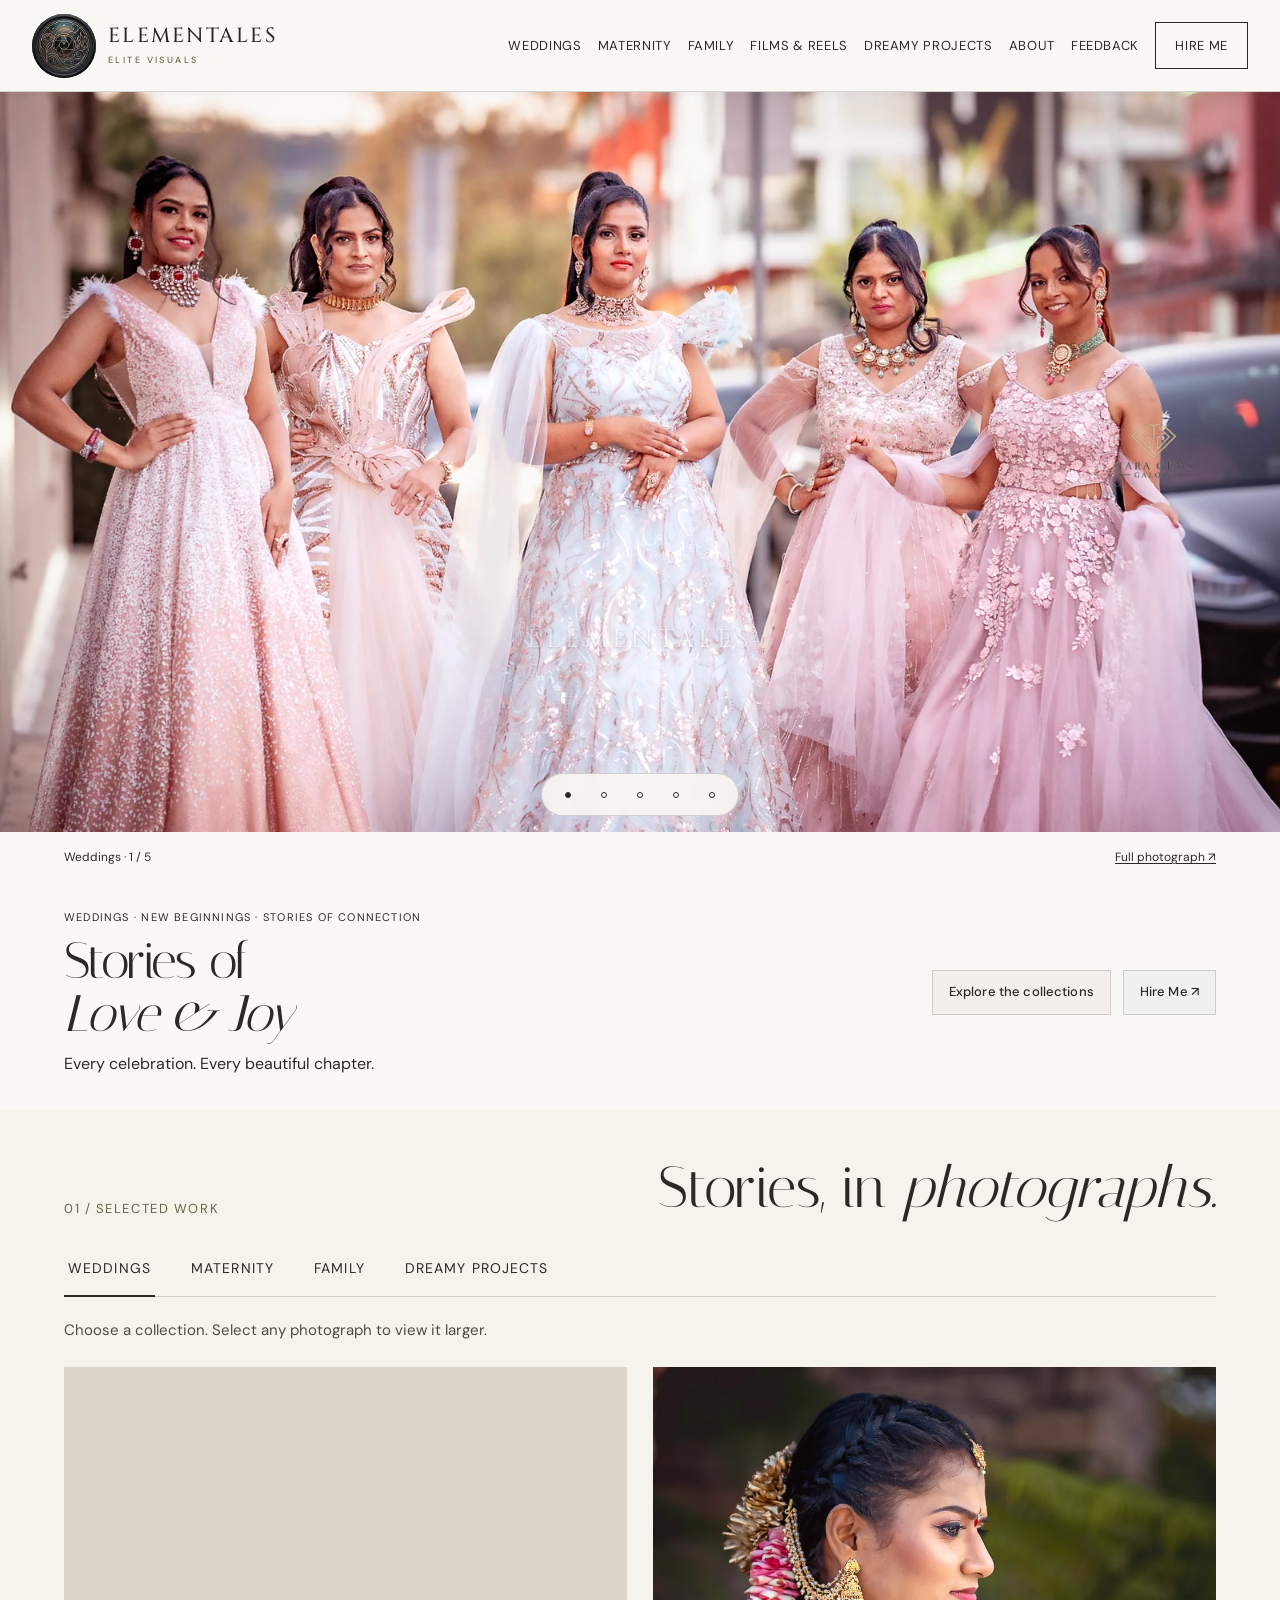
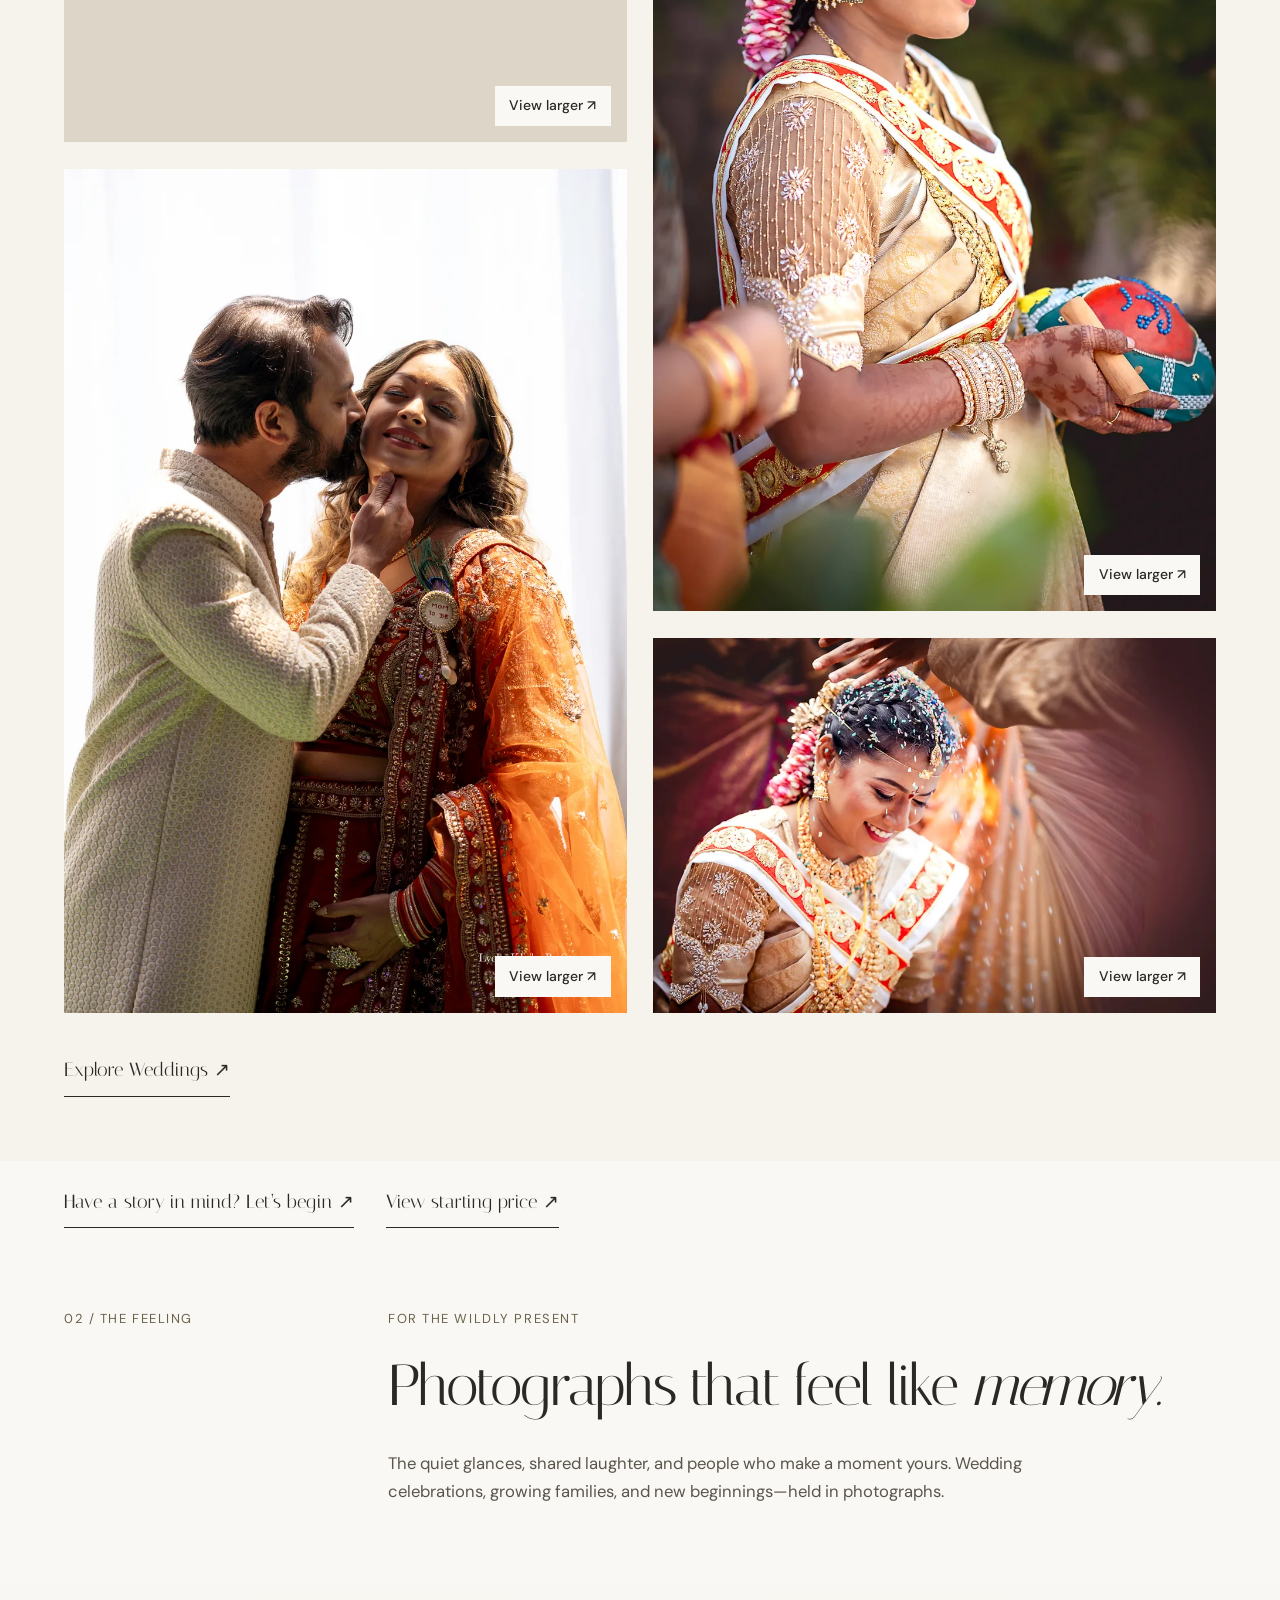
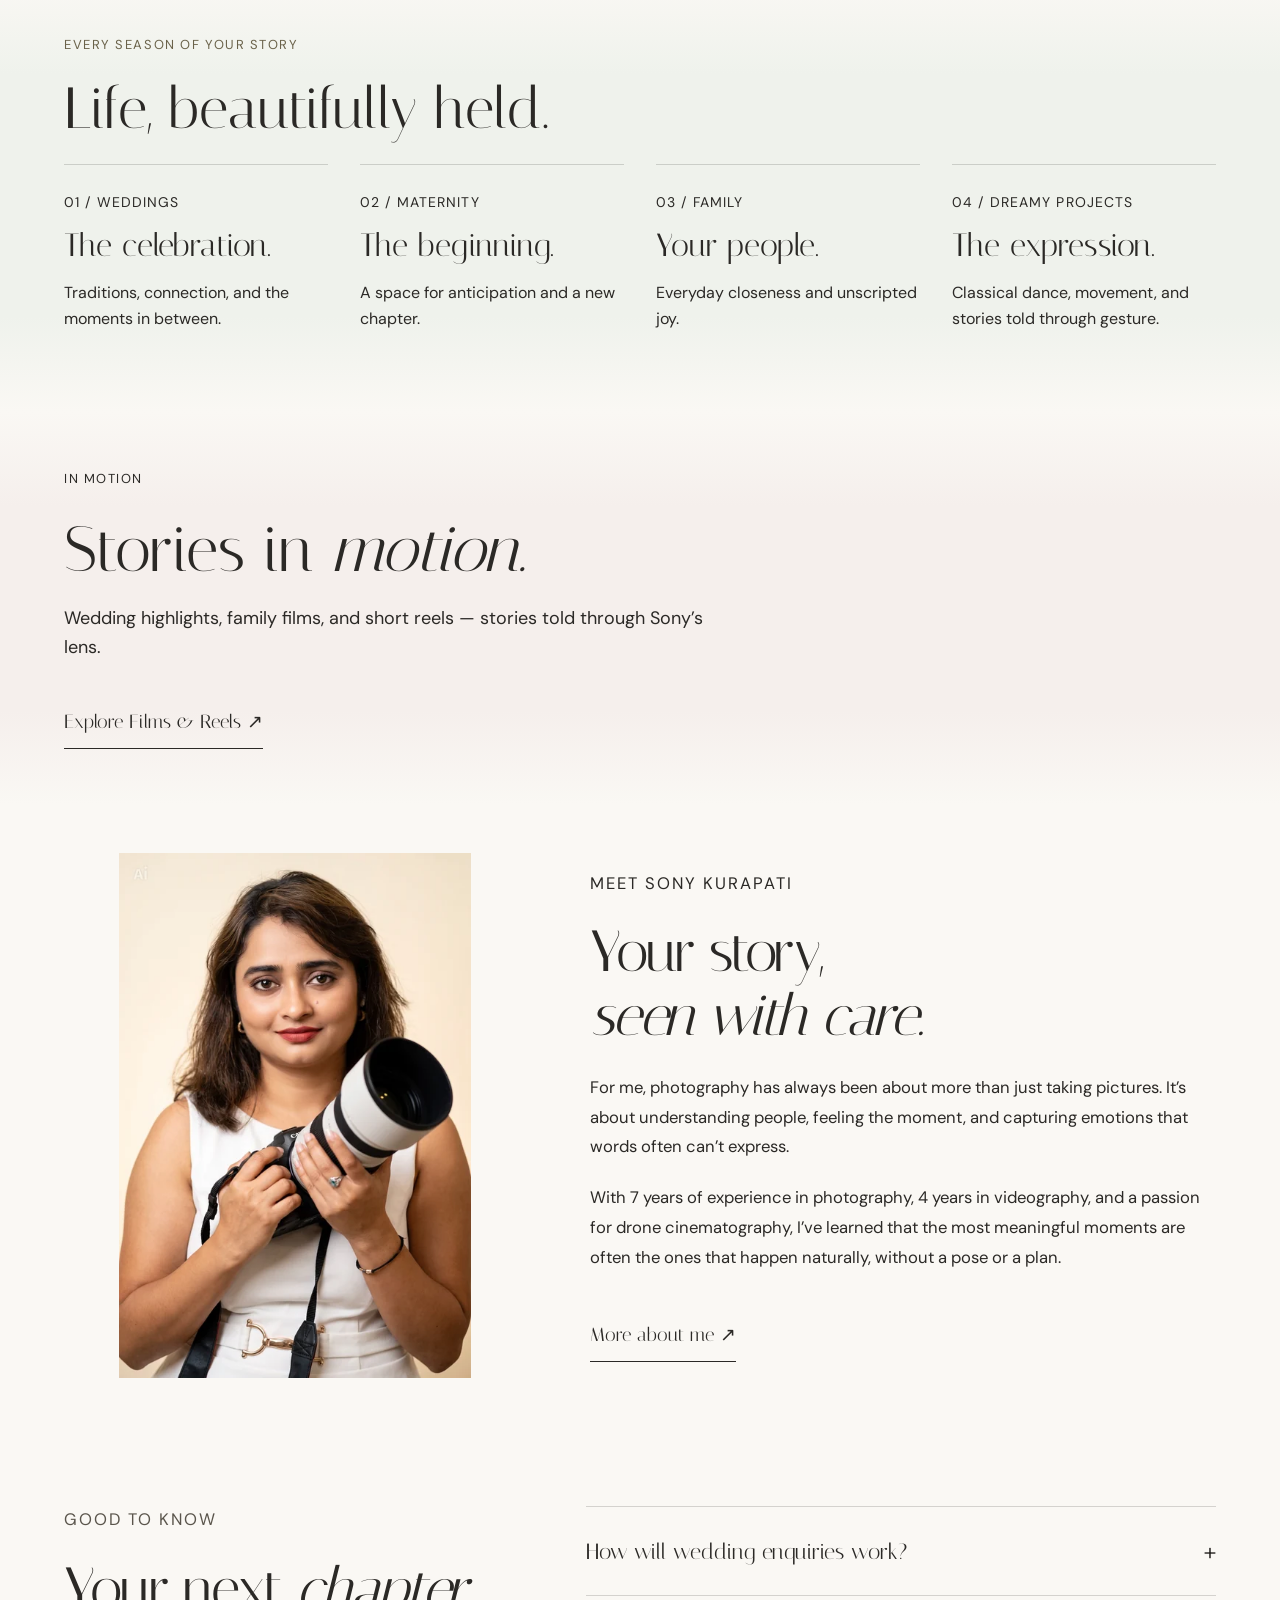
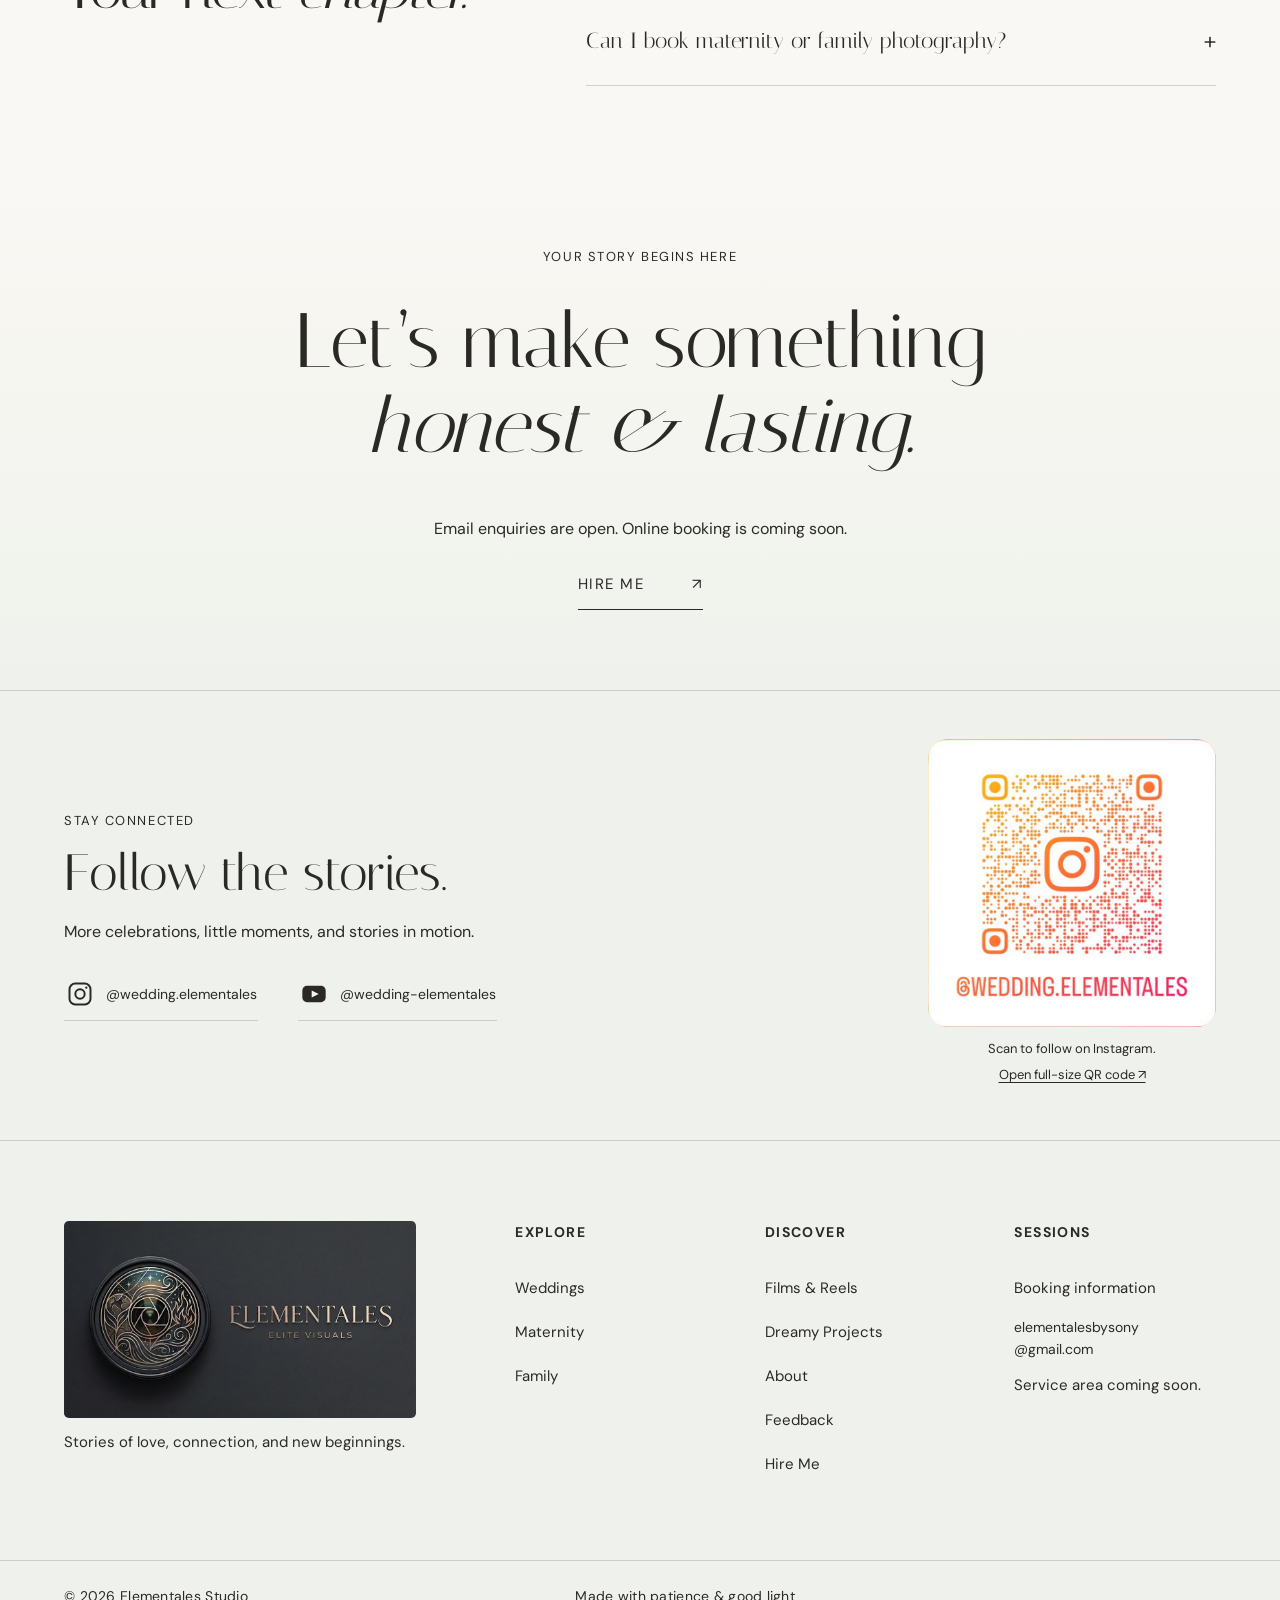
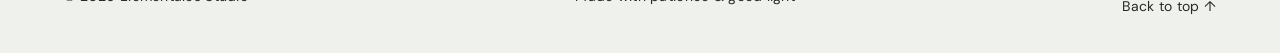
==== commit 86addf2b: "Add a subtle Elementales watermark to homepage slideshow" ====
--- a/index.html
+++ b/index.html
@@ -6,7 +6,7 @@
   <meta name="description" content="Elementales is a wedding and lifestyle photography studio preserving honest, luminous stories in stills and film.">
   <meta name="theme-color" content="#FAF8F4">
   <title>Elementales — Photography in Still & Motion</title>
-  <link rel="stylesheet" href="styles.css?v=20261020-slideshow-headroom">
+  <link rel="stylesheet" href="styles.css?v=20261021-slideshow-watermark">
   <script src="script.js?v=20261020-gallery-films" defer></script>
   <script src="portfolio.js?v=20261020-gallery-films" defer></script>
 </head>
@@ -28,7 +28,7 @@
   <main id="main" tabindex="-1">
     <section id="top" class="grand-hero slideshow-hero" aria-labelledby="hero-title">
 <div class="grand-hero-copy"><p class="eyebrow">Weddings · New beginnings · Stories of connection</p><h1 id="hero-title">Stories of<br><em>Love &amp; Joy</em></h1><p class="hero-note">Every celebration. Every beautiful chapter.</p><div class="hero-actions"><a class="button button-primary" href="#portfolio">Explore the collections</a><a class="button button-secondary" href="contact.html#enquiry">Hire Me ↗</a></div></div>
-<div class="hero-slideshow" data-hero-slideshow tabindex="0" aria-describedby="carousel-instructions" role="region" aria-roledescription="carousel" aria-label="A first glimpse of Elementales"><div class="hero-image-stage"><div class="hero-slides" aria-live="off"><figure class="hero-slide" data-hero-slide data-label="Weddings" data-full="assets/photos/home-dsc00355-2048.webp" role="group" aria-roledescription="slide" aria-label="1 of 5: Weddings"><img src="assets/photos/home-dsc00355-1600.webp" srcset="assets/photos/home-dsc00355-480.webp 480w, assets/photos/home-dsc00355-960.webp 960w, assets/photos/home-dsc00355-1600.webp 1600w, assets/photos/home-dsc00355-2048.webp 2048w" sizes="100vw" width="1600" height="1066" alt="Bride and four women in pastel pink wedding attire standing together outdoors" fetchpriority="high" decoding="async"></figure><figure class="hero-slide" data-hero-slide data-label="Weddings" data-full="assets/photos/weddings-110-2048.webp" role="group" aria-roledescription="slide" aria-label="2 of 5: Weddings" hidden><img src="assets/photos/weddings-110-1600.webp" srcset="assets/photos/weddings-110-480.webp 480w, assets/photos/weddings-110-960.webp 960w, assets/photos/weddings-110-1600.webp 1600w, assets/photos/weddings-110-2048.webp 2048w" sizes="100vw" width="1600" height="1067" alt="Couple in traditional wedding attire leaning together beneath trees" loading="lazy" decoding="async"></figure><figure class="hero-slide" data-hero-slide data-label="Maternity" data-full="assets/photos/maternity-082-2200.webp" role="group" aria-roledescription="slide" aria-label="3 of 5: Maternity" hidden><img src="assets/photos/maternity-082-1600.webp" srcset="assets/photos/maternity-082-480.webp 480w, assets/photos/maternity-082-960.webp 960w, assets/photos/maternity-082-1600.webp 1600w, assets/photos/maternity-082-2200.webp 2200w" sizes="100vw" width="1600" height="1067" alt="Expectant mother in a gold sari holding a lotus beneath an open sky" loading="lazy" decoding="async"></figure><figure class="hero-slide" data-hero-slide data-label="Family" data-full="assets/photos/home-lks07361-2-2200.webp" role="group" aria-roledescription="slide" aria-label="4 of 5: Family" hidden><img src="assets/photos/home-lks07361-2-1600.webp" srcset="assets/photos/home-lks07361-2-480.webp 480w, assets/photos/home-lks07361-2-960.webp 960w, assets/photos/home-lks07361-2-1600.webp 1600w, assets/photos/home-lks07361-2-2200.webp 2200w" sizes="100vw" width="1600" height="2400" alt="Expectant mother in a peach gown smiling at her partner beside a wooden wall" loading="lazy" decoding="async"></figure><figure class="hero-slide" data-hero-slide data-label="Dreamy Projects" data-full="assets/photos/dreamy-projects-179-2200.webp" role="group" aria-roledescription="slide" aria-label="5 of 5: Dreamy Projects" hidden><img src="assets/photos/dreamy-projects-179-1600.webp" srcset="assets/photos/dreamy-projects-179-480.webp 480w, assets/photos/dreamy-projects-179-960.webp 960w, assets/photos/dreamy-projects-179-1600.webp 1600w, assets/photos/dreamy-projects-179-2200.webp 2200w" sizes="100vw" width="1600" height="1067" alt="Classical dancer in turquoise and red surrounded by warm orange and pale smoke" loading="lazy" decoding="async"></figure></div><div class="hero-slideshow-controls" data-slide-controls hidden><div class="hero-slide-dots" role="group" aria-label="Choose a photograph"><button type="button" data-hero-dot="0" aria-label="Show Weddings photograph" aria-pressed="true"><span aria-hidden="true"></span></button><button type="button" data-hero-dot="1" aria-label="Show Weddings photograph" aria-pressed="false"><span aria-hidden="true"></span></button><button type="button" data-hero-dot="2" aria-label="Show Maternity photograph" aria-pressed="false"><span aria-hidden="true"></span></button><button type="button" data-hero-dot="3" aria-label="Show Family photograph" aria-pressed="false"><span aria-hidden="true"></span></button><button type="button" data-hero-dot="4" aria-label="Show Dreamy Projects photograph" aria-pressed="false"><span aria-hidden="true"></span></button></div></div></div><div class="hero-slide-bar"><p data-slide-caption>Weddings · 1 / 5</p><a data-slide-full href="assets/photos/home-dsc00355-2048.webp" target="_blank" rel="noopener" aria-label="View full Weddings photograph in a new tab">Full photograph ↗</a></div><p id="carousel-instructions" class="sr-only">Use the photograph dots or left and right arrow keys to browse. Press Space while the carousel is focused to pause or resume automatic rotation.</p><p class="sr-only" data-slide-status aria-live="polite"></p></div></section>
+<div class="hero-slideshow" data-hero-slideshow tabindex="0" aria-describedby="carousel-instructions" role="region" aria-roledescription="carousel" aria-label="A first glimpse of Elementales"><div class="hero-image-stage"><div class="hero-slides" aria-live="off"><figure class="hero-slide" data-hero-slide data-label="Weddings" data-full="assets/photos/home-dsc00355-2048.webp" role="group" aria-roledescription="slide" aria-label="1 of 5: Weddings"><img src="assets/photos/home-dsc00355-1600.webp" srcset="assets/photos/home-dsc00355-480.webp 480w, assets/photos/home-dsc00355-960.webp 960w, assets/photos/home-dsc00355-1600.webp 1600w, assets/photos/home-dsc00355-2048.webp 2048w" sizes="100vw" width="1600" height="1066" alt="Bride and four women in pastel pink wedding attire standing together outdoors" fetchpriority="high" decoding="async"></figure><figure class="hero-slide" data-hero-slide data-label="Weddings" data-full="assets/photos/weddings-110-2048.webp" role="group" aria-roledescription="slide" aria-label="2 of 5: Weddings" hidden><img src="assets/photos/weddings-110-1600.webp" srcset="assets/photos/weddings-110-480.webp 480w, assets/photos/weddings-110-960.webp 960w, assets/photos/weddings-110-1600.webp 1600w, assets/photos/weddings-110-2048.webp 2048w" sizes="100vw" width="1600" height="1067" alt="Couple in traditional wedding attire leaning together beneath trees" loading="lazy" decoding="async"></figure><figure class="hero-slide" data-hero-slide data-label="Maternity" data-full="assets/photos/maternity-082-2200.webp" role="group" aria-roledescription="slide" aria-label="3 of 5: Maternity" hidden><img src="assets/photos/maternity-082-1600.webp" srcset="assets/photos/maternity-082-480.webp 480w, assets/photos/maternity-082-960.webp 960w, assets/photos/maternity-082-1600.webp 1600w, assets/photos/maternity-082-2200.webp 2200w" sizes="100vw" width="1600" height="1067" alt="Expectant mother in a gold sari holding a lotus beneath an open sky" loading="lazy" decoding="async"></figure><figure class="hero-slide" data-hero-slide data-label="Family" data-full="assets/photos/home-lks07361-2-2200.webp" role="group" aria-roledescription="slide" aria-label="4 of 5: Family" hidden><img src="assets/photos/home-lks07361-2-1600.webp" style="object-position:center 12%" srcset="assets/photos/home-lks07361-2-480.webp 480w, assets/photos/home-lks07361-2-960.webp 960w, assets/photos/home-lks07361-2-1600.webp 1600w, assets/photos/home-lks07361-2-2200.webp 2200w" sizes="100vw" width="1600" height="2400" alt="Expectant mother in a peach gown smiling at her partner beside a wooden wall" loading="lazy" decoding="async"></figure><figure class="hero-slide" data-hero-slide data-label="Dreamy Projects" data-full="assets/photos/dreamy-projects-179-2200.webp" role="group" aria-roledescription="slide" aria-label="5 of 5: Dreamy Projects" hidden><img src="assets/photos/dreamy-projects-179-1600.webp" srcset="assets/photos/dreamy-projects-179-480.webp 480w, assets/photos/dreamy-projects-179-960.webp 960w, assets/photos/dreamy-projects-179-1600.webp 1600w, assets/photos/dreamy-projects-179-2200.webp 2200w" sizes="100vw" width="1600" height="1067" alt="Classical dancer in turquoise and red surrounded by warm orange and pale smoke" loading="lazy" decoding="async"></figure></div><span class="hero-watermark" aria-hidden="true">Elementales</span><div class="hero-slideshow-controls" data-slide-controls hidden><div class="hero-slide-dots" role="group" aria-label="Choose a photograph"><button type="button" data-hero-dot="0" aria-label="Show Weddings photograph" aria-pressed="true"><span aria-hidden="true"></span></button><button type="button" data-hero-dot="1" aria-label="Show Weddings photograph" aria-pressed="false"><span aria-hidden="true"></span></button><button type="button" data-hero-dot="2" aria-label="Show Maternity photograph" aria-pressed="false"><span aria-hidden="true"></span></button><button type="button" data-hero-dot="3" aria-label="Show Family photograph" aria-pressed="false"><span aria-hidden="true"></span></button><button type="button" data-hero-dot="4" aria-label="Show Dreamy Projects photograph" aria-pressed="false"><span aria-hidden="true"></span></button></div></div></div><div class="hero-slide-bar"><p data-slide-caption>Weddings · 1 / 5</p><a data-slide-full href="assets/photos/home-dsc00355-2048.webp" target="_blank" rel="noopener" aria-label="View full Weddings photograph in a new tab">Full photograph ↗</a></div><p id="carousel-instructions" class="sr-only">Use the photograph dots or left and right arrow keys to browse. Press Space while the carousel is focused to pause or resume automatic rotation.</p><p class="sr-only" data-slide-status aria-live="polite"></p></div></section>
     <section id="portfolio" class="portfolio section-pad" aria-labelledby="portfolio-title">
       <div class="section-heading reveal">
         <p class="section-number">01 / Selected work</p>
--- a/styles.css
+++ b/styles.css
@@ -258,3 +258,6 @@
 .film-card-copy .text-link{font-size:.875rem;min-height:44px;margin-top:0}
 @media(max-width:760px){.films-heading{grid-template-columns:1fr;gap:1rem}.films-intro{padding-top:1.5rem;padding-bottom:1.5rem}.films-heading h1{font-size:clamp(2.8rem,10vw,4rem)}.films-grid{grid-template-columns:1fr}.reels-grid{grid-template-columns:repeat(2,minmax(0,1fr))}.reels-grid>article:last-child{grid-column:1/-1;width:calc((100% - clamp(1.25rem,3vw,3rem))/2);justify-self:center}}
 @media(max-width:520px){.home-preview-pair{grid-template-columns:1fr}.reels-grid{grid-template-columns:minmax(0,1fr)}.reels-grid>article:last-child{grid-column:auto;width:100%}.youtube-short{max-width:22rem;margin-inline:auto}}
+
+/* A quiet signature stays over every slide and its crossfade. */
+.slideshow-hero .hero-watermark{position:absolute;z-index:2;left:50%;top:74%;transform:translate(-50%,-50%);font:500 clamp(.85rem,2vw,2rem)/1.2 "Cinzel",Georgia,serif;letter-spacing:.16em;text-transform:uppercase;white-space:nowrap;color:#fff;opacity:.32;text-shadow:0 1px 3px rgba(0,0,0,.65);pointer-events:none;user-select:none}
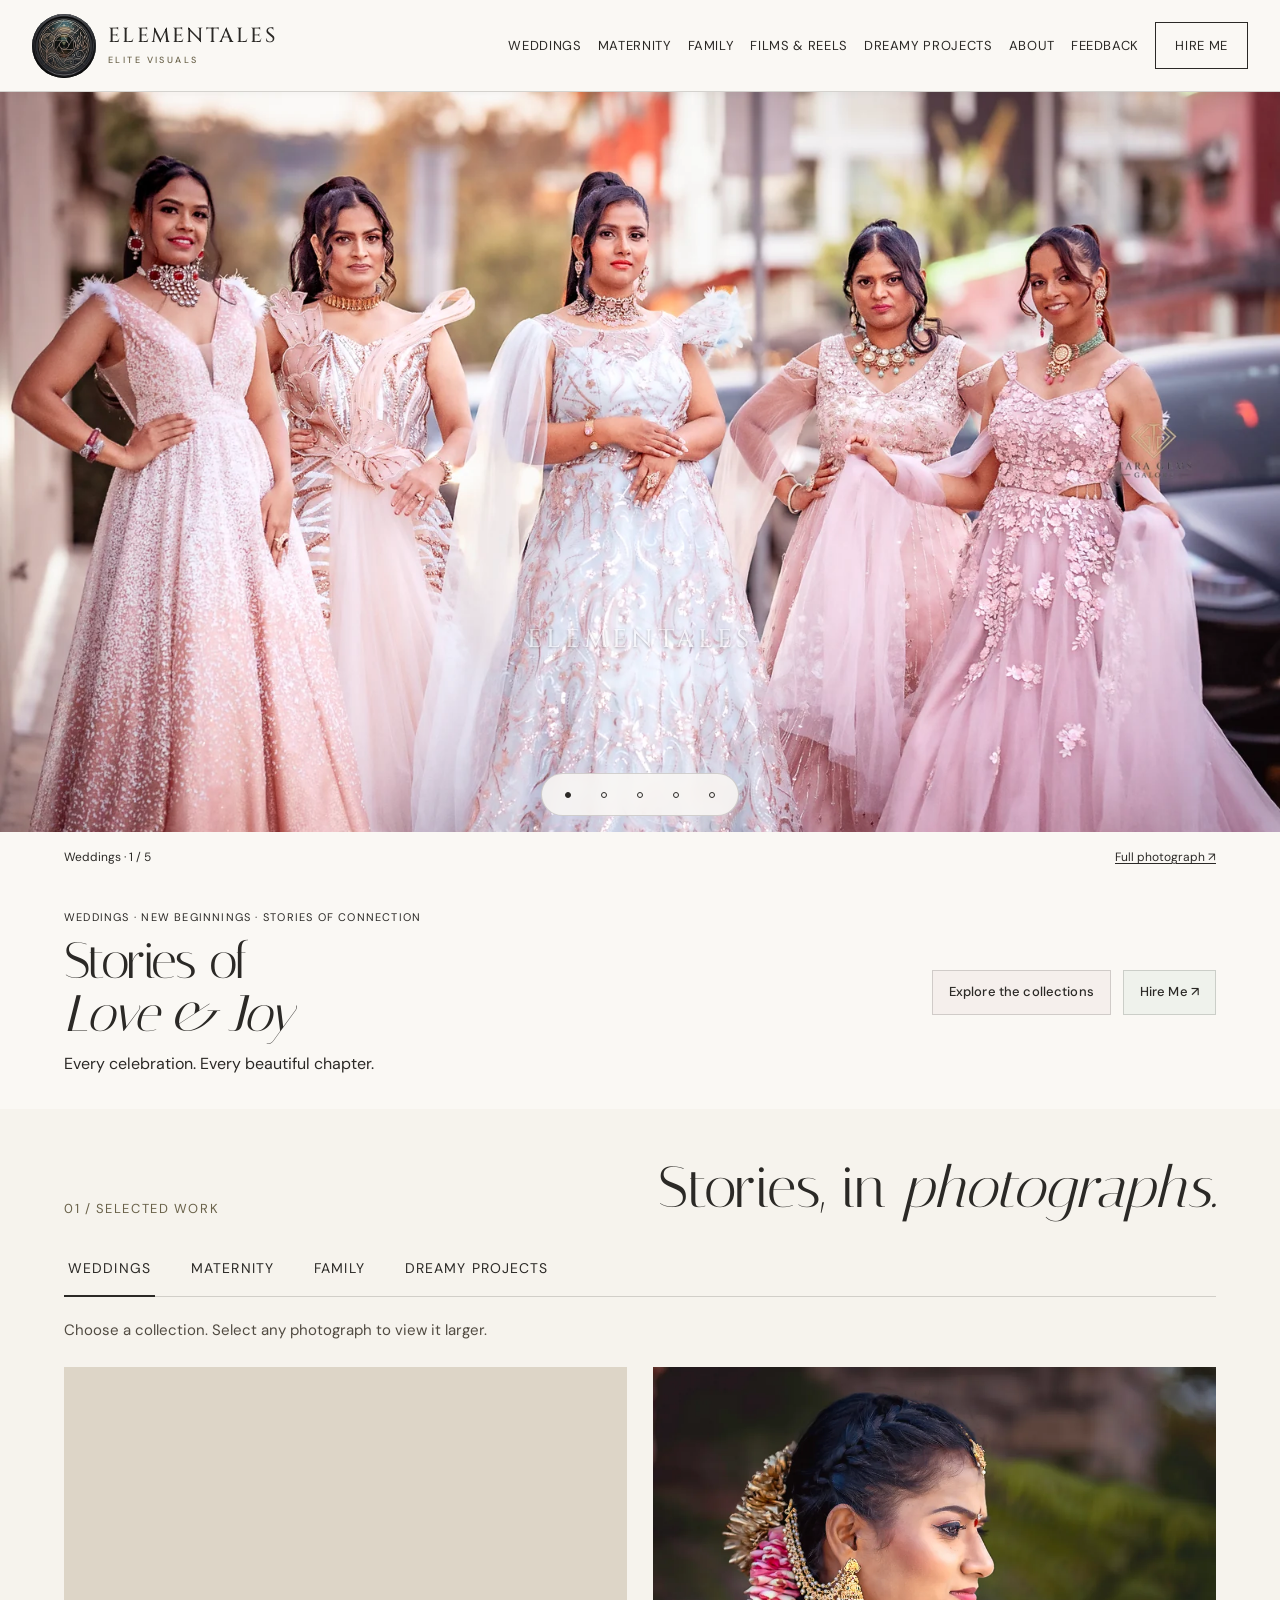
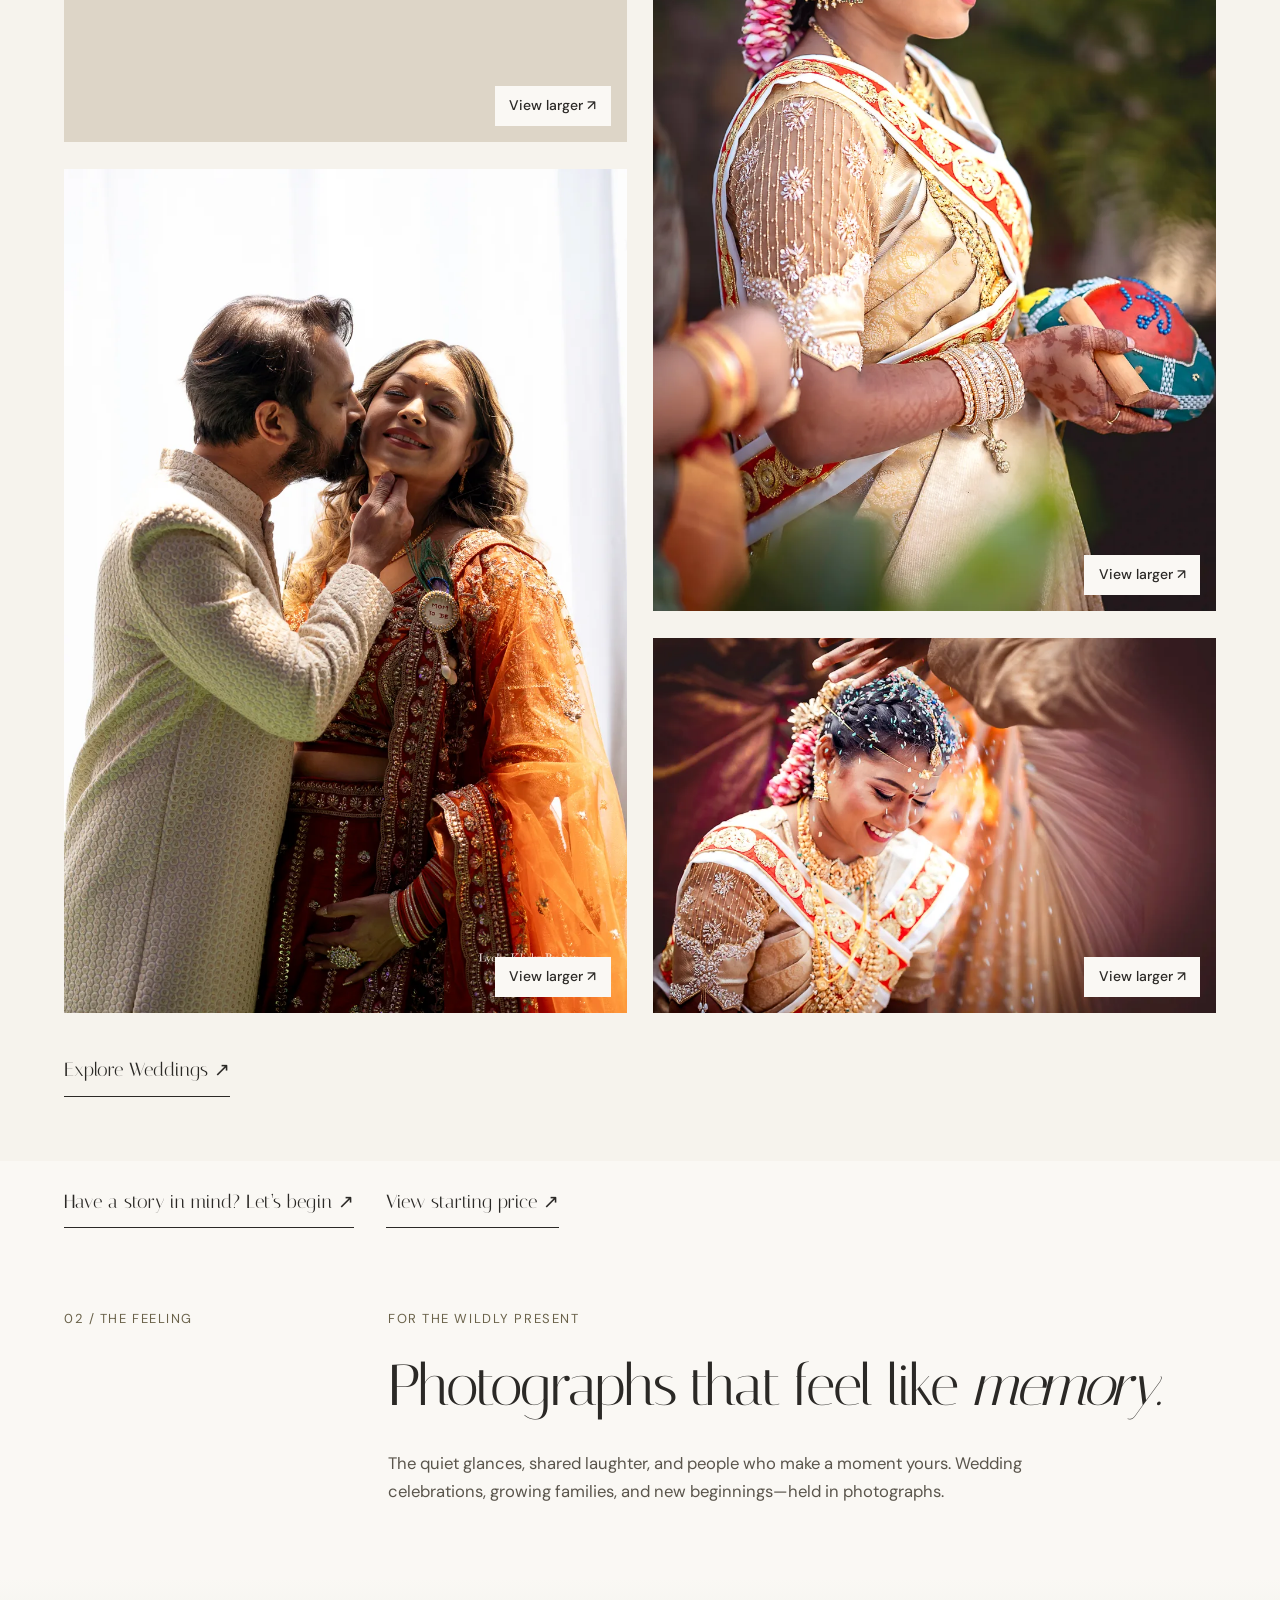
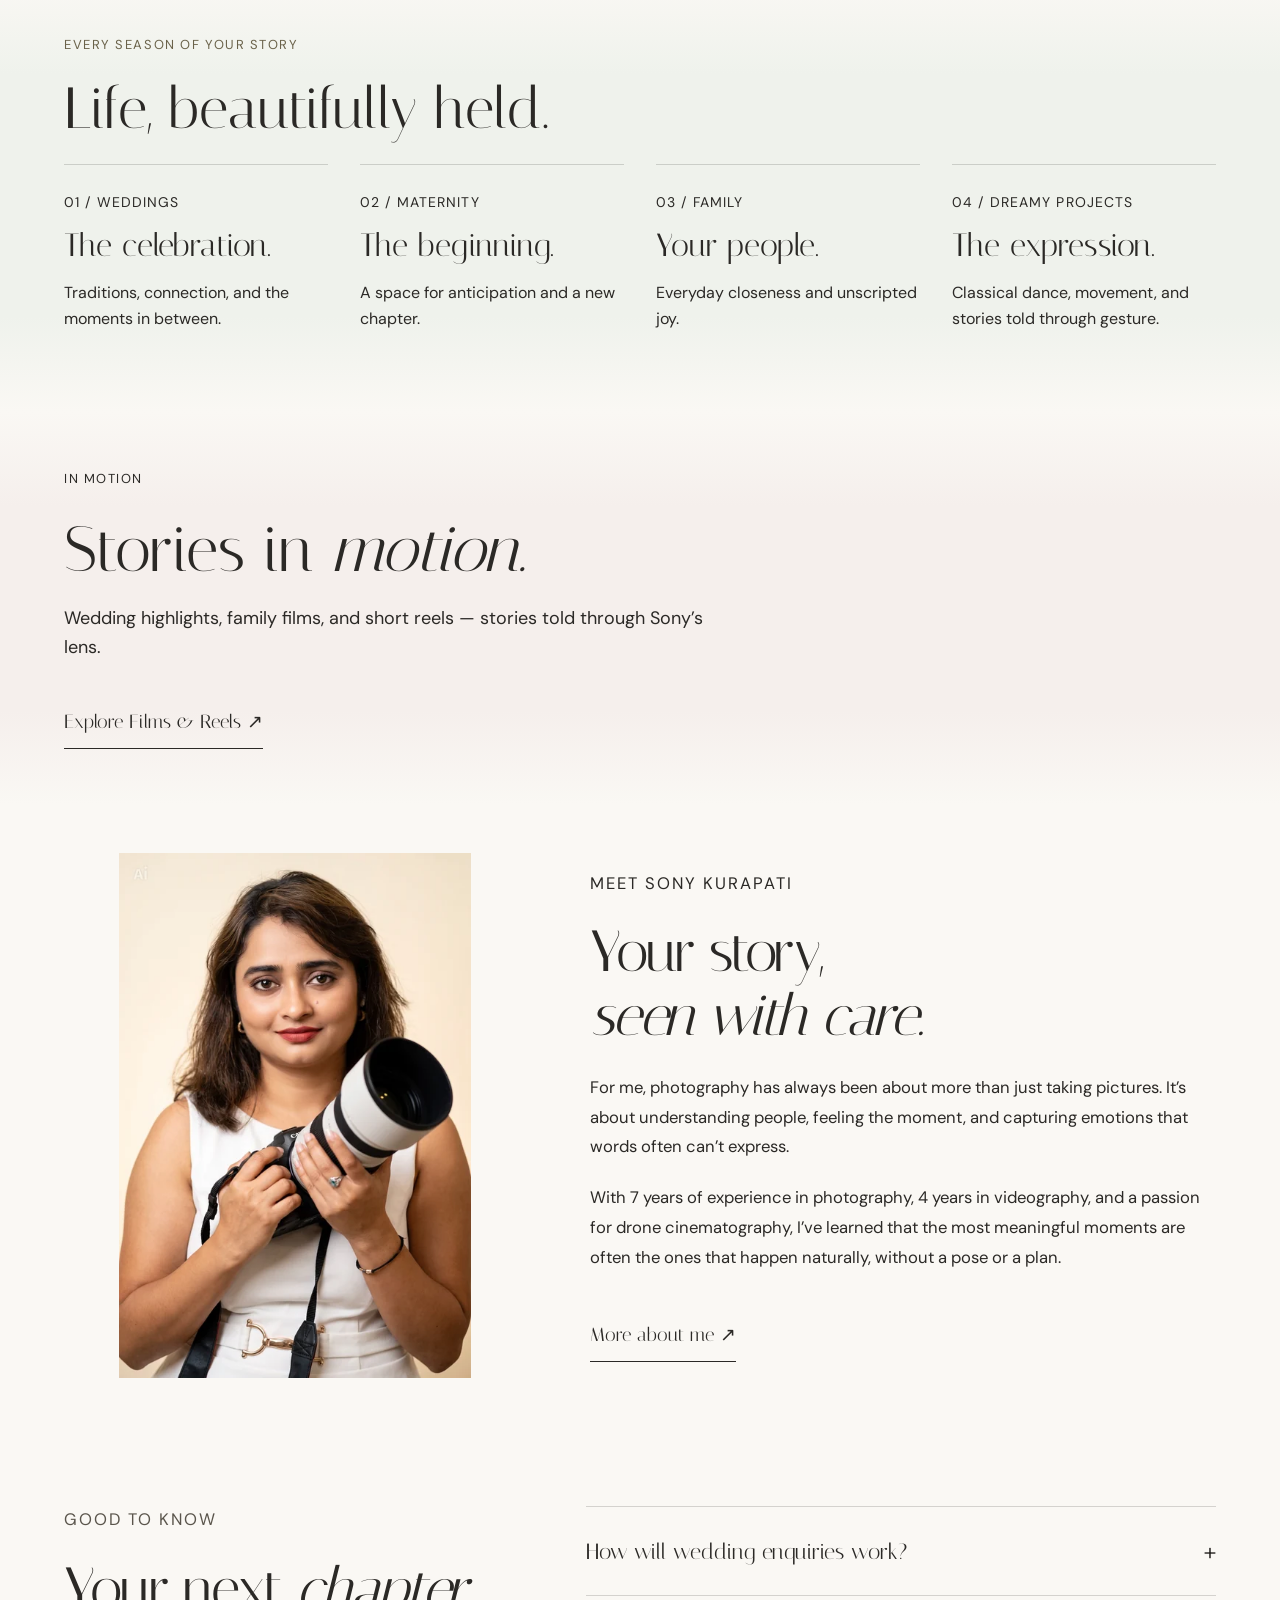
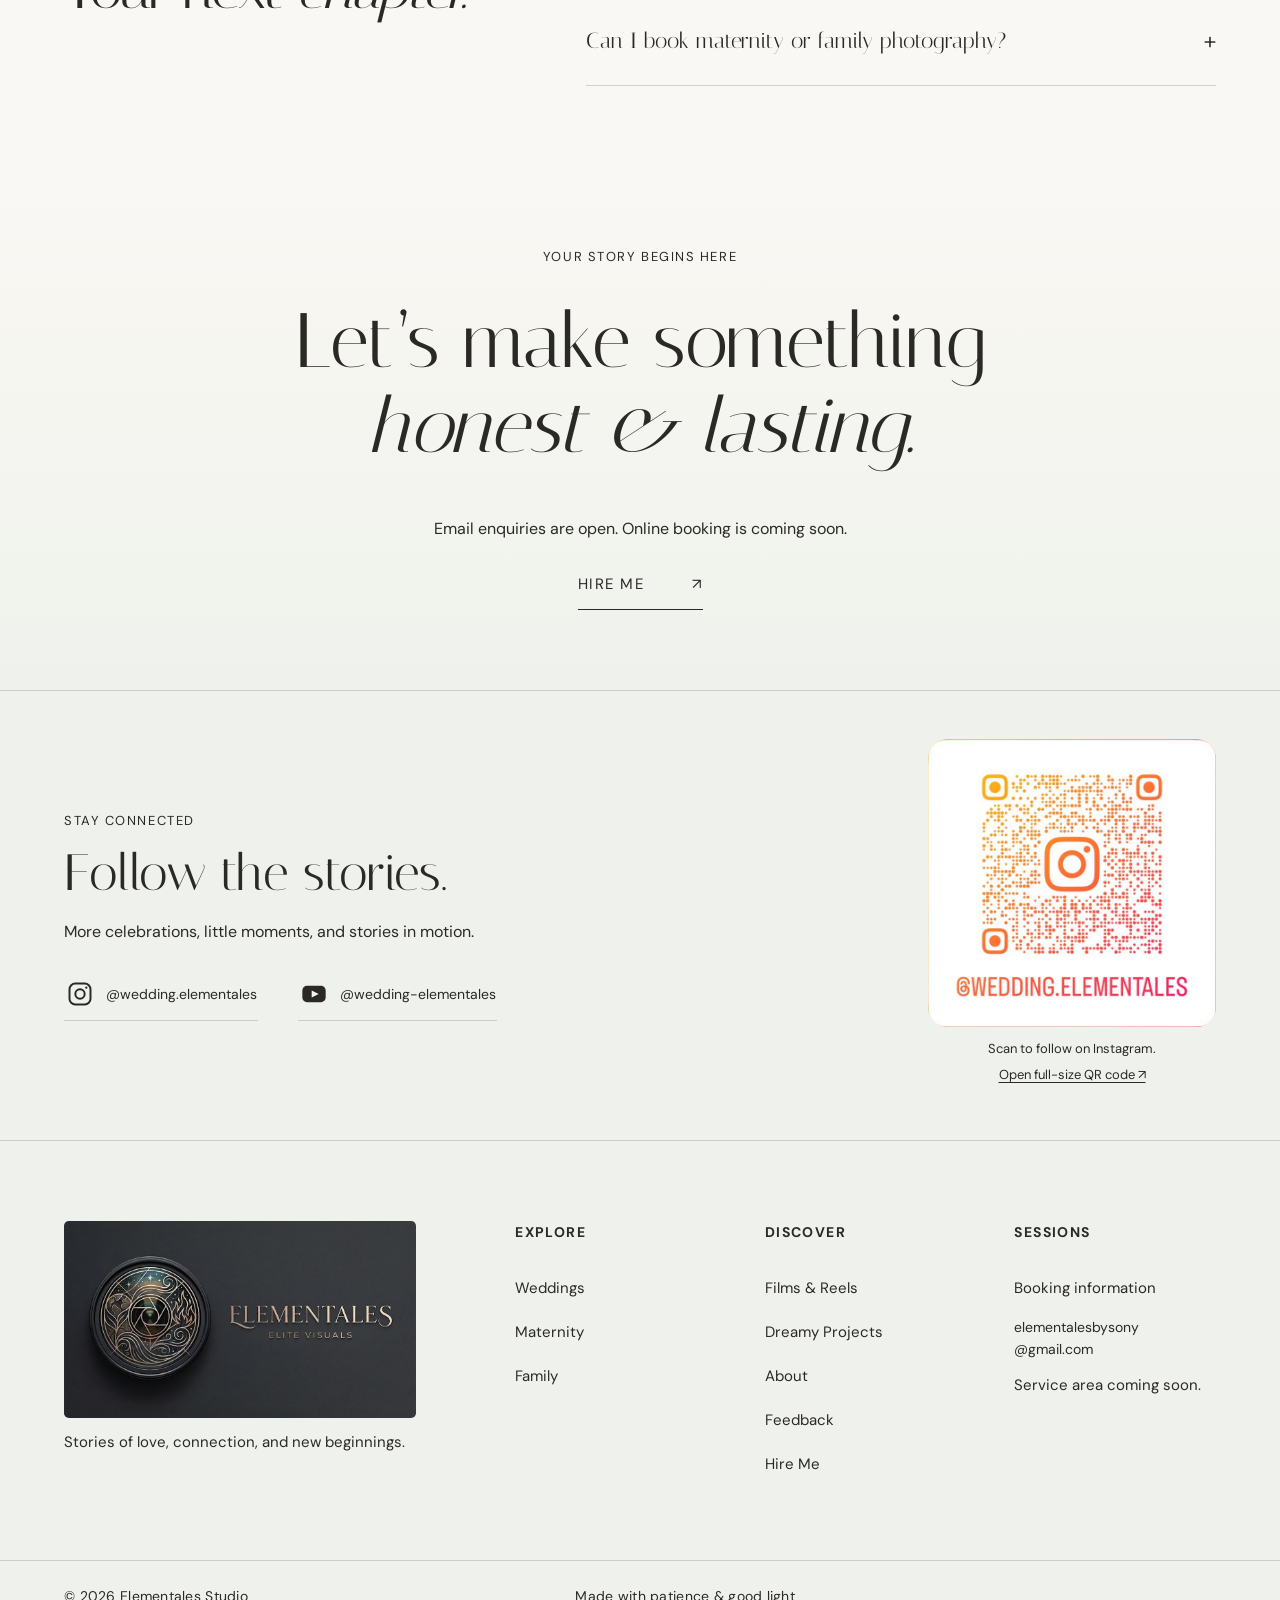
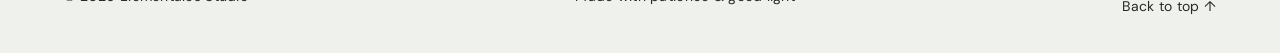
==== commit f2620161: "Slightly strengthen watermark on five homepage slideshow photos" ====
--- a/index.html
+++ b/index.html
@@ -6,7 +6,7 @@
   <meta name="description" content="Elementales is a wedding and lifestyle photography studio preserving honest, luminous stories in stills and film.">
   <meta name="theme-color" content="#FAF8F4">
   <title>Elementales — Photography in Still & Motion</title>
-  <link rel="stylesheet" href="styles.css?v=20261021-slideshow-watermark">
+  <link rel="stylesheet" href="styles.css?v=20261021-slideshow-watermark-stronger">
   <script src="script.js?v=20261020-gallery-films" defer></script>
   <script src="portfolio.js?v=20261020-gallery-films" defer></script>
 </head>
--- a/styles.css
+++ b/styles.css
@@ -260,4 +260,4 @@
 @media(max-width:520px){.home-preview-pair{grid-template-columns:1fr}.reels-grid{grid-template-columns:minmax(0,1fr)}.reels-grid>article:last-child{grid-column:auto;width:100%}.youtube-short{max-width:22rem;margin-inline:auto}}
 
 /* A quiet signature stays over every slide and its crossfade. */
-.slideshow-hero .hero-watermark{position:absolute;z-index:2;left:50%;top:74%;transform:translate(-50%,-50%);font:500 clamp(.85rem,2vw,2rem)/1.2 "Cinzel",Georgia,serif;letter-spacing:.16em;text-transform:uppercase;white-space:nowrap;color:#fff;opacity:.32;text-shadow:0 1px 3px rgba(0,0,0,.65);pointer-events:none;user-select:none}
+.slideshow-hero .hero-watermark{position:absolute;z-index:2;left:50%;top:74%;transform:translate(-50%,-50%);font:500 clamp(.85rem,2vw,2rem)/1.2 "Cinzel",Georgia,serif;letter-spacing:.16em;text-transform:uppercase;white-space:nowrap;color:#fff;opacity:.45;text-shadow:0 1px 3px rgba(0,0,0,.65);pointer-events:none;user-select:none}
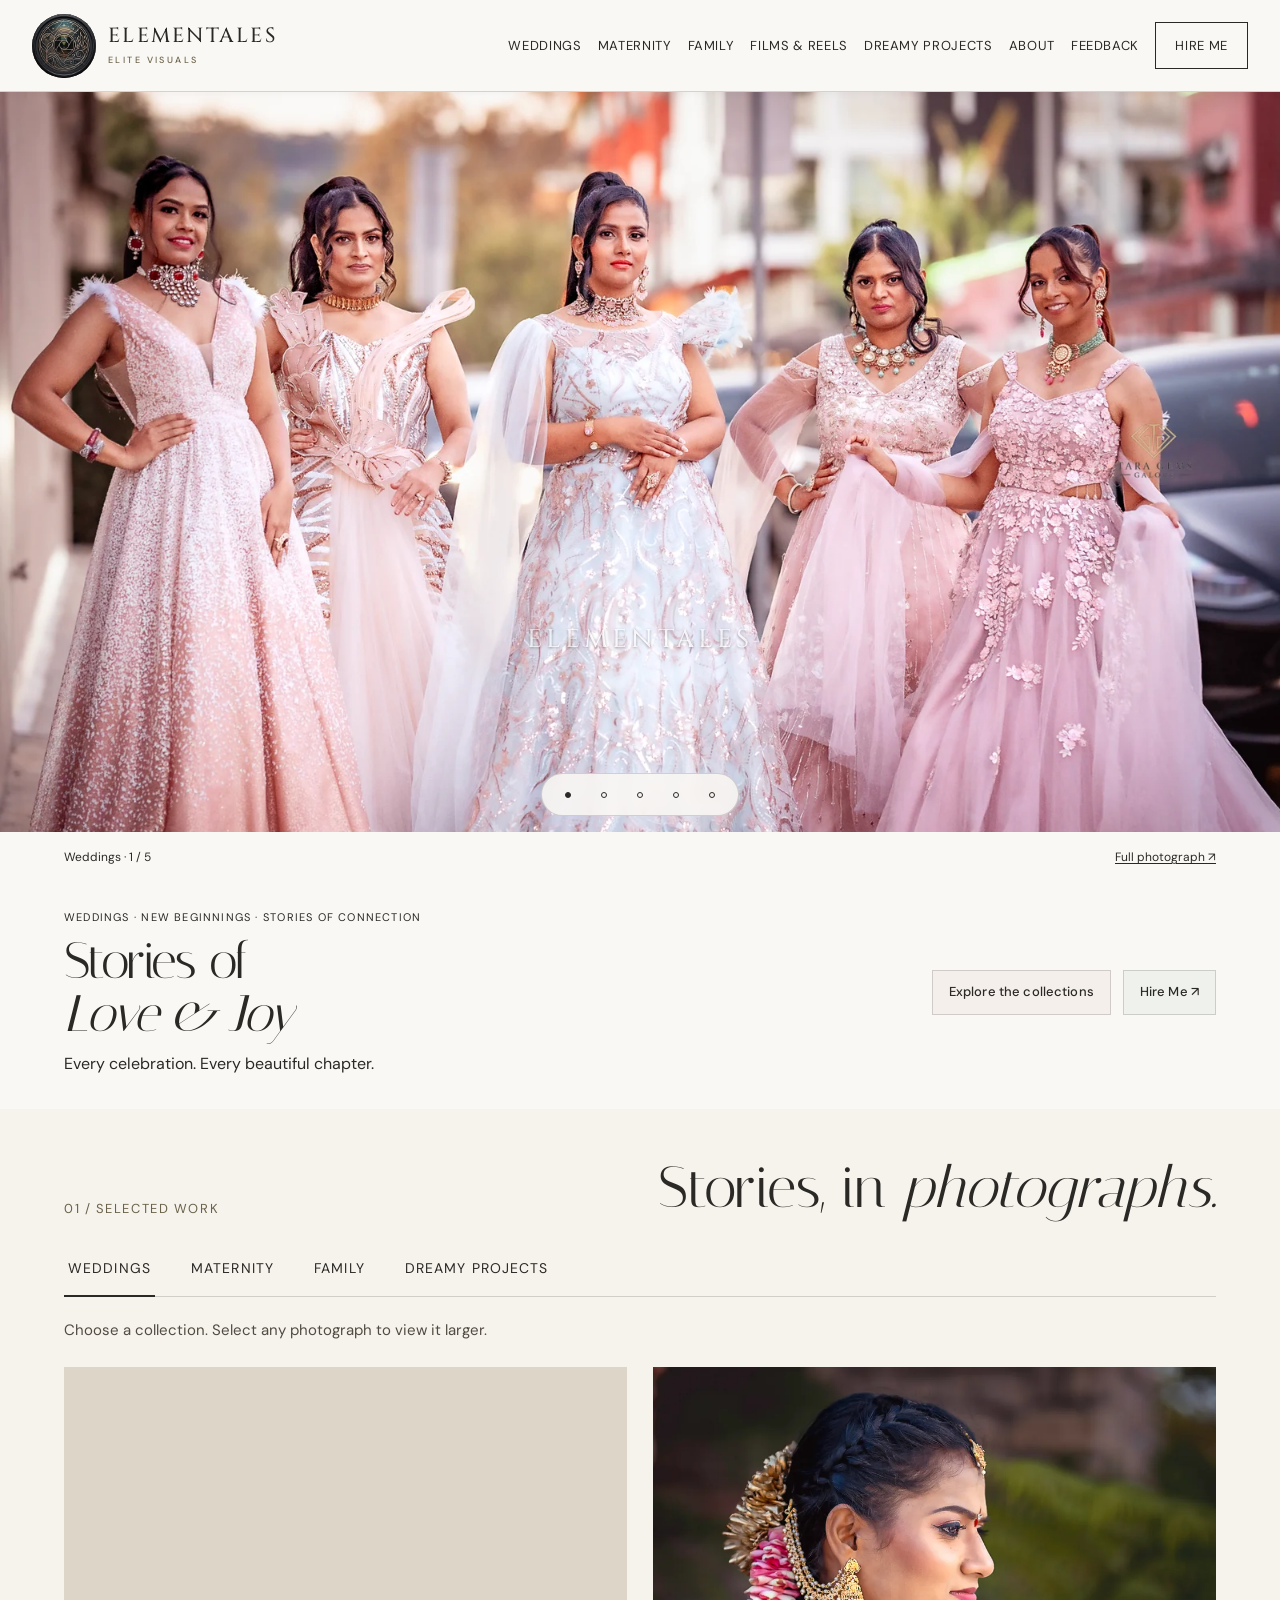
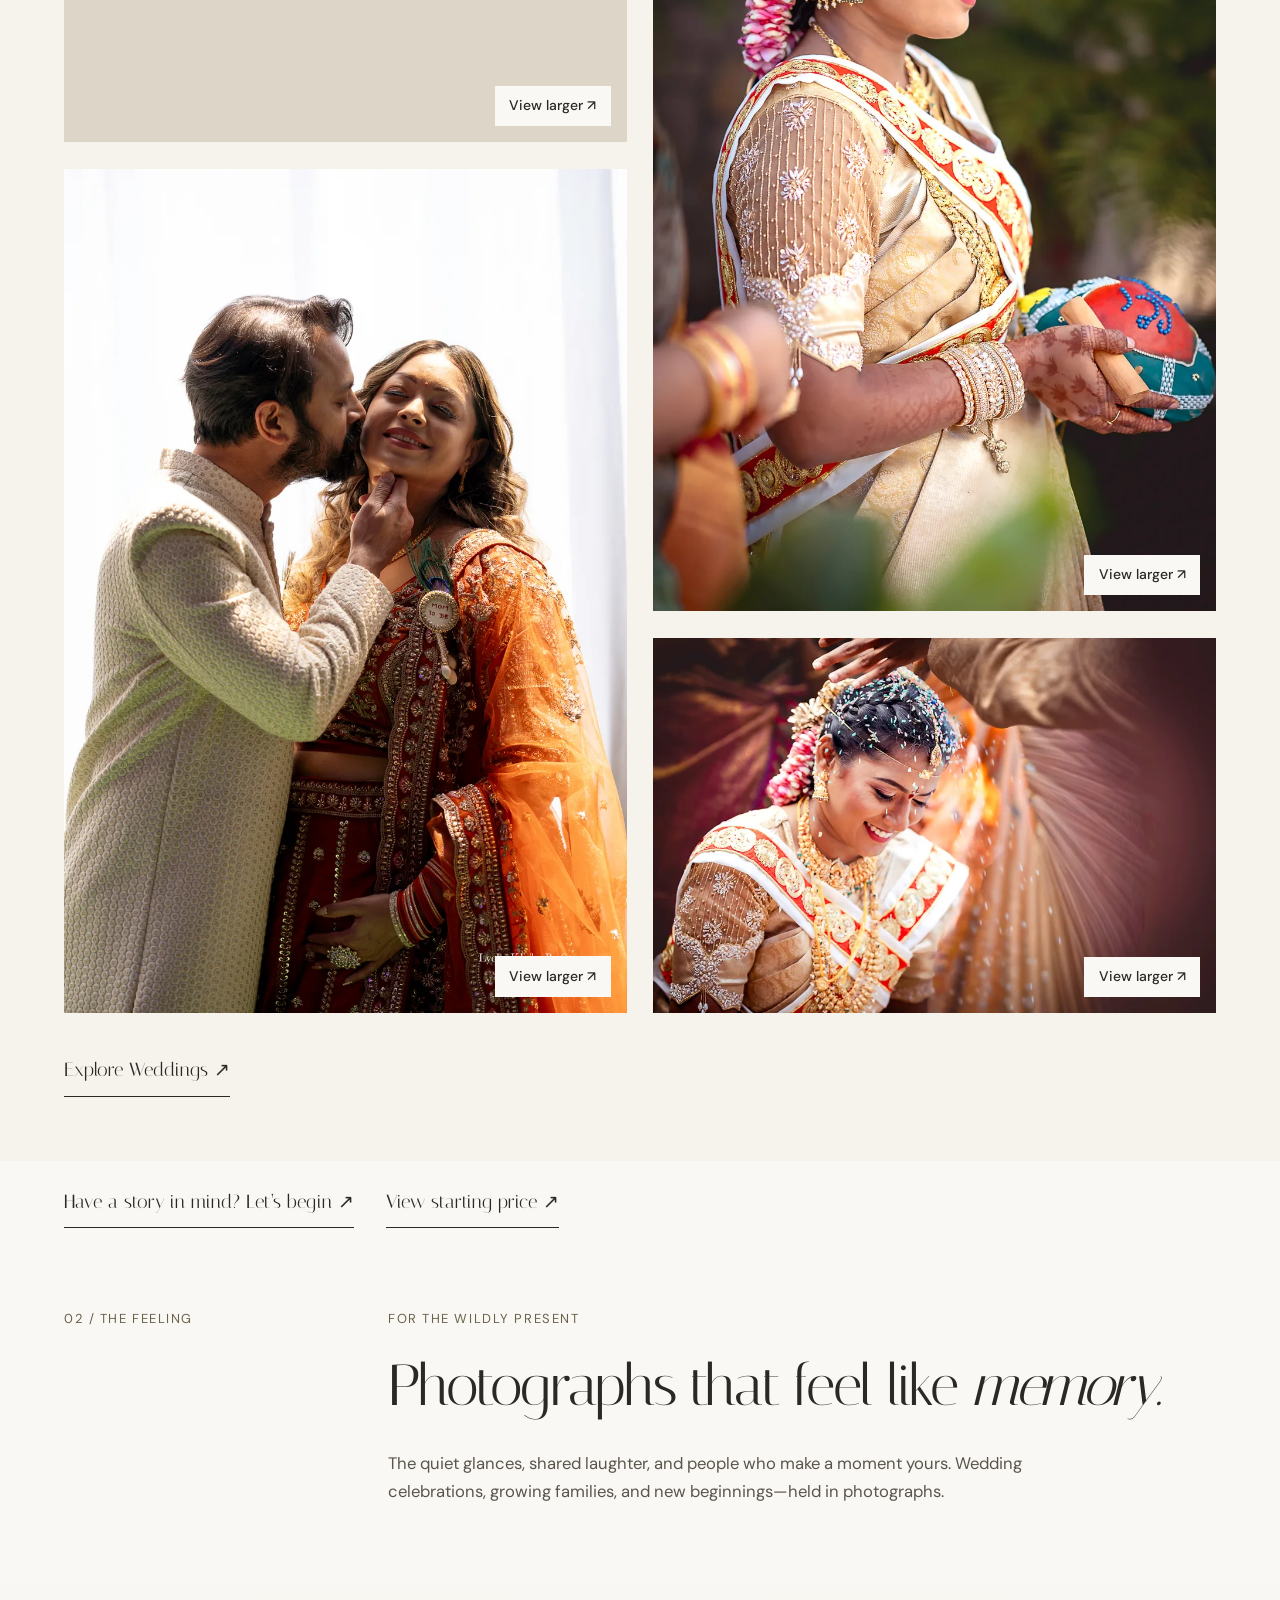
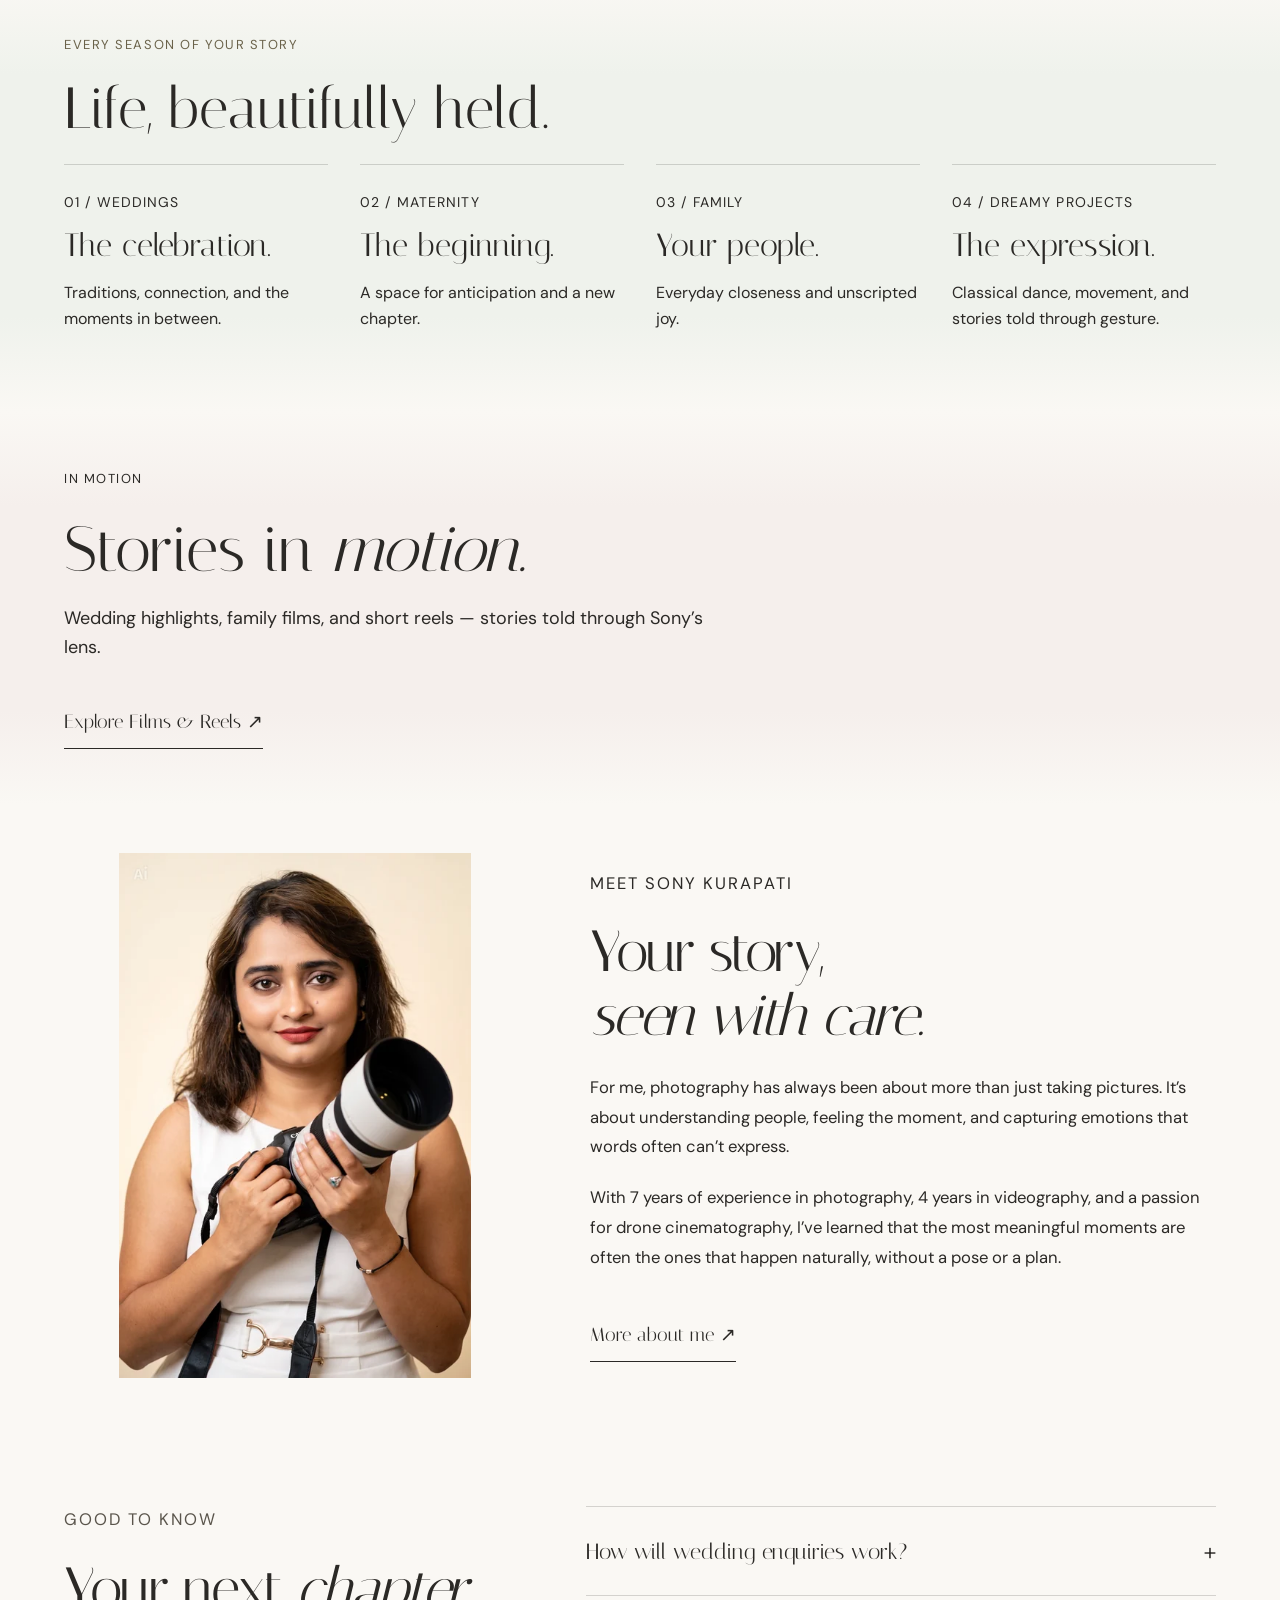
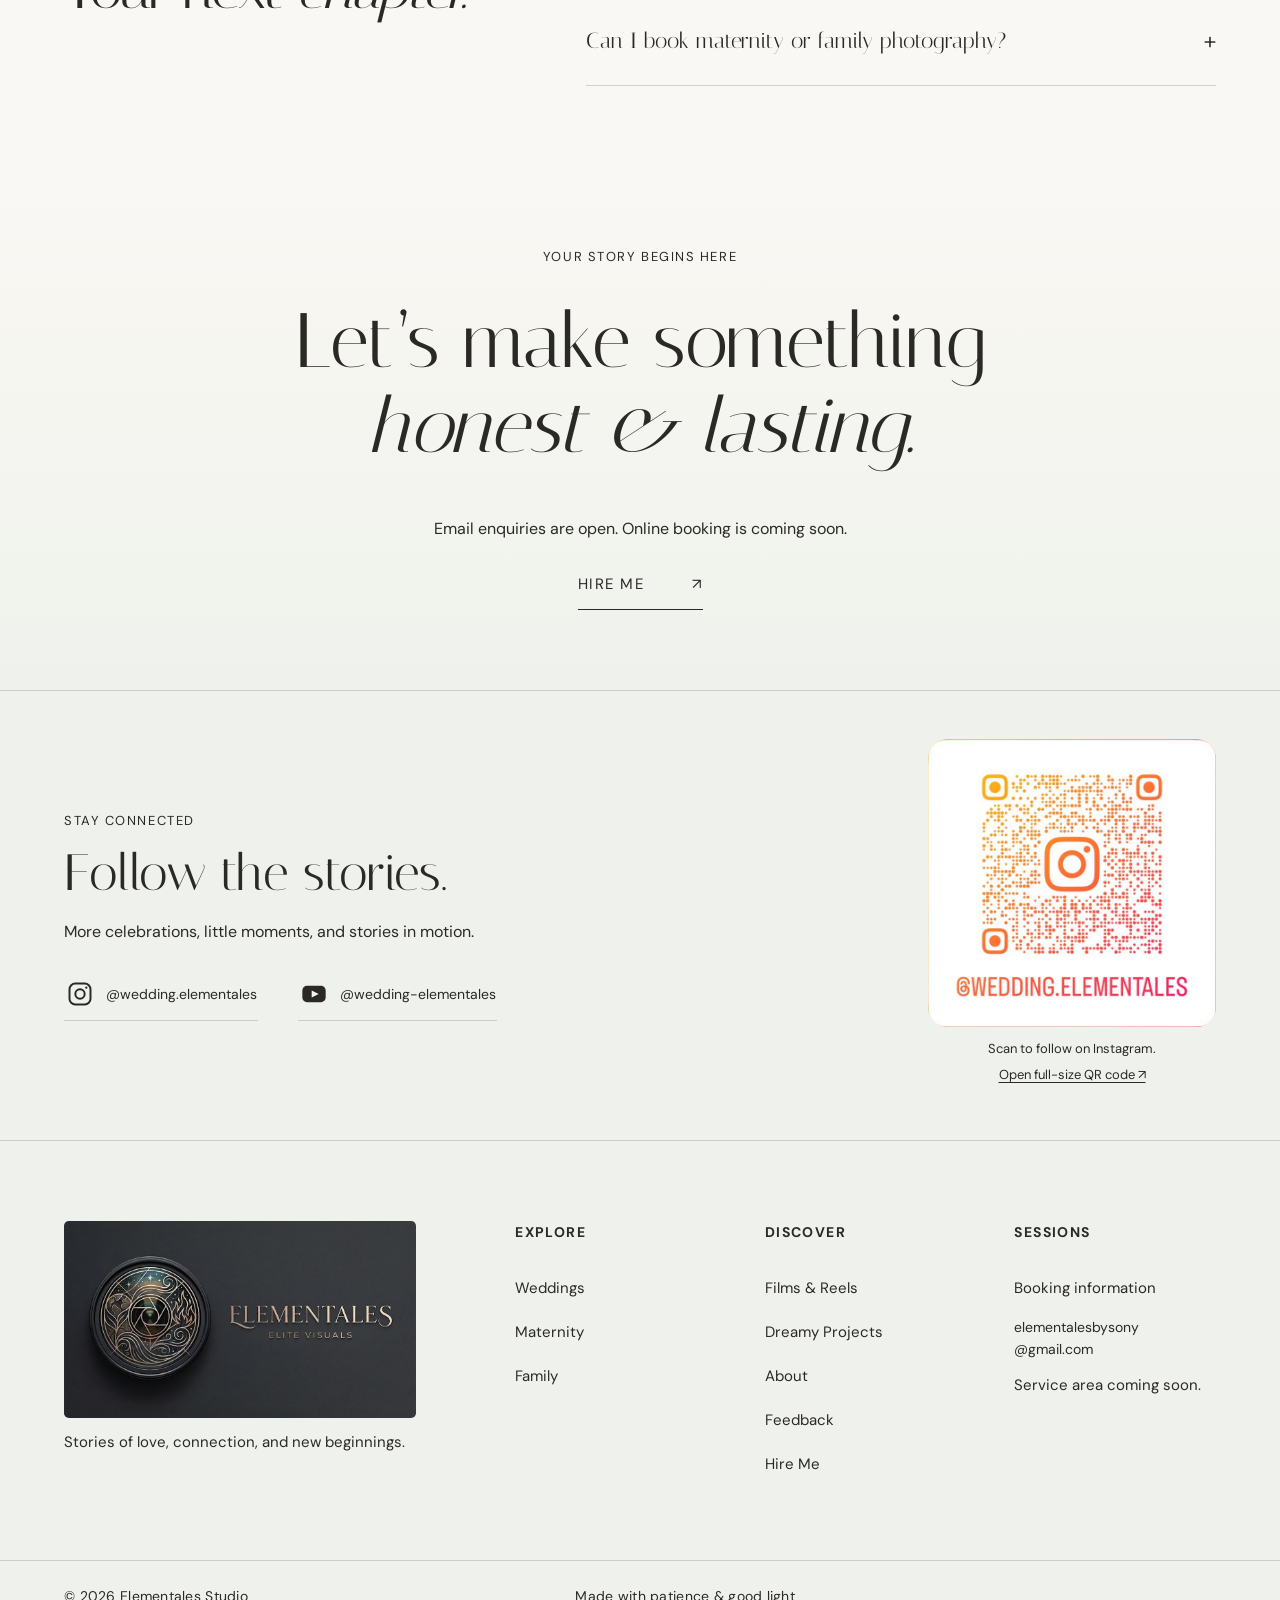
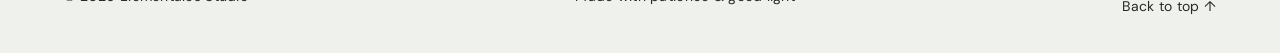
==== commit 67420c68: "Set homepage slideshow watermark opacity to 55 percent" ====
--- a/index.html
+++ b/index.html
@@ -6,7 +6,7 @@
   <meta name="description" content="Elementales is a wedding and lifestyle photography studio preserving honest, luminous stories in stills and film.">
   <meta name="theme-color" content="#FAF8F4">
   <title>Elementales — Photography in Still & Motion</title>
-  <link rel="stylesheet" href="styles.css?v=20261021-slideshow-watermark-stronger">
+  <link rel="stylesheet" href="styles.css?v=20261026-watermark-55">
   <script src="script.js?v=20261020-gallery-films" defer></script>
   <script src="portfolio.js?v=20261020-gallery-films" defer></script>
 </head>
--- a/styles.css
+++ b/styles.css
@@ -260,4 +260,4 @@
 @media(max-width:520px){.home-preview-pair{grid-template-columns:1fr}.reels-grid{grid-template-columns:minmax(0,1fr)}.reels-grid>article:last-child{grid-column:auto;width:100%}.youtube-short{max-width:22rem;margin-inline:auto}}
 
 /* A quiet signature stays over every slide and its crossfade. */
-.slideshow-hero .hero-watermark{position:absolute;z-index:2;left:50%;top:74%;transform:translate(-50%,-50%);font:500 clamp(.85rem,2vw,2rem)/1.2 "Cinzel",Georgia,serif;letter-spacing:.16em;text-transform:uppercase;white-space:nowrap;color:#fff;opacity:.45;text-shadow:0 1px 3px rgba(0,0,0,.65);pointer-events:none;user-select:none}
+.slideshow-hero .hero-watermark{position:absolute;z-index:2;left:50%;top:74%;transform:translate(-50%,-50%);font:500 clamp(.85rem,2vw,2rem)/1.2 "Cinzel",Georgia,serif;letter-spacing:.16em;text-transform:uppercase;white-space:nowrap;color:#fff;opacity:.55;text-shadow:0 1px 3px rgba(0,0,0,.65);pointer-events:none;user-select:none}
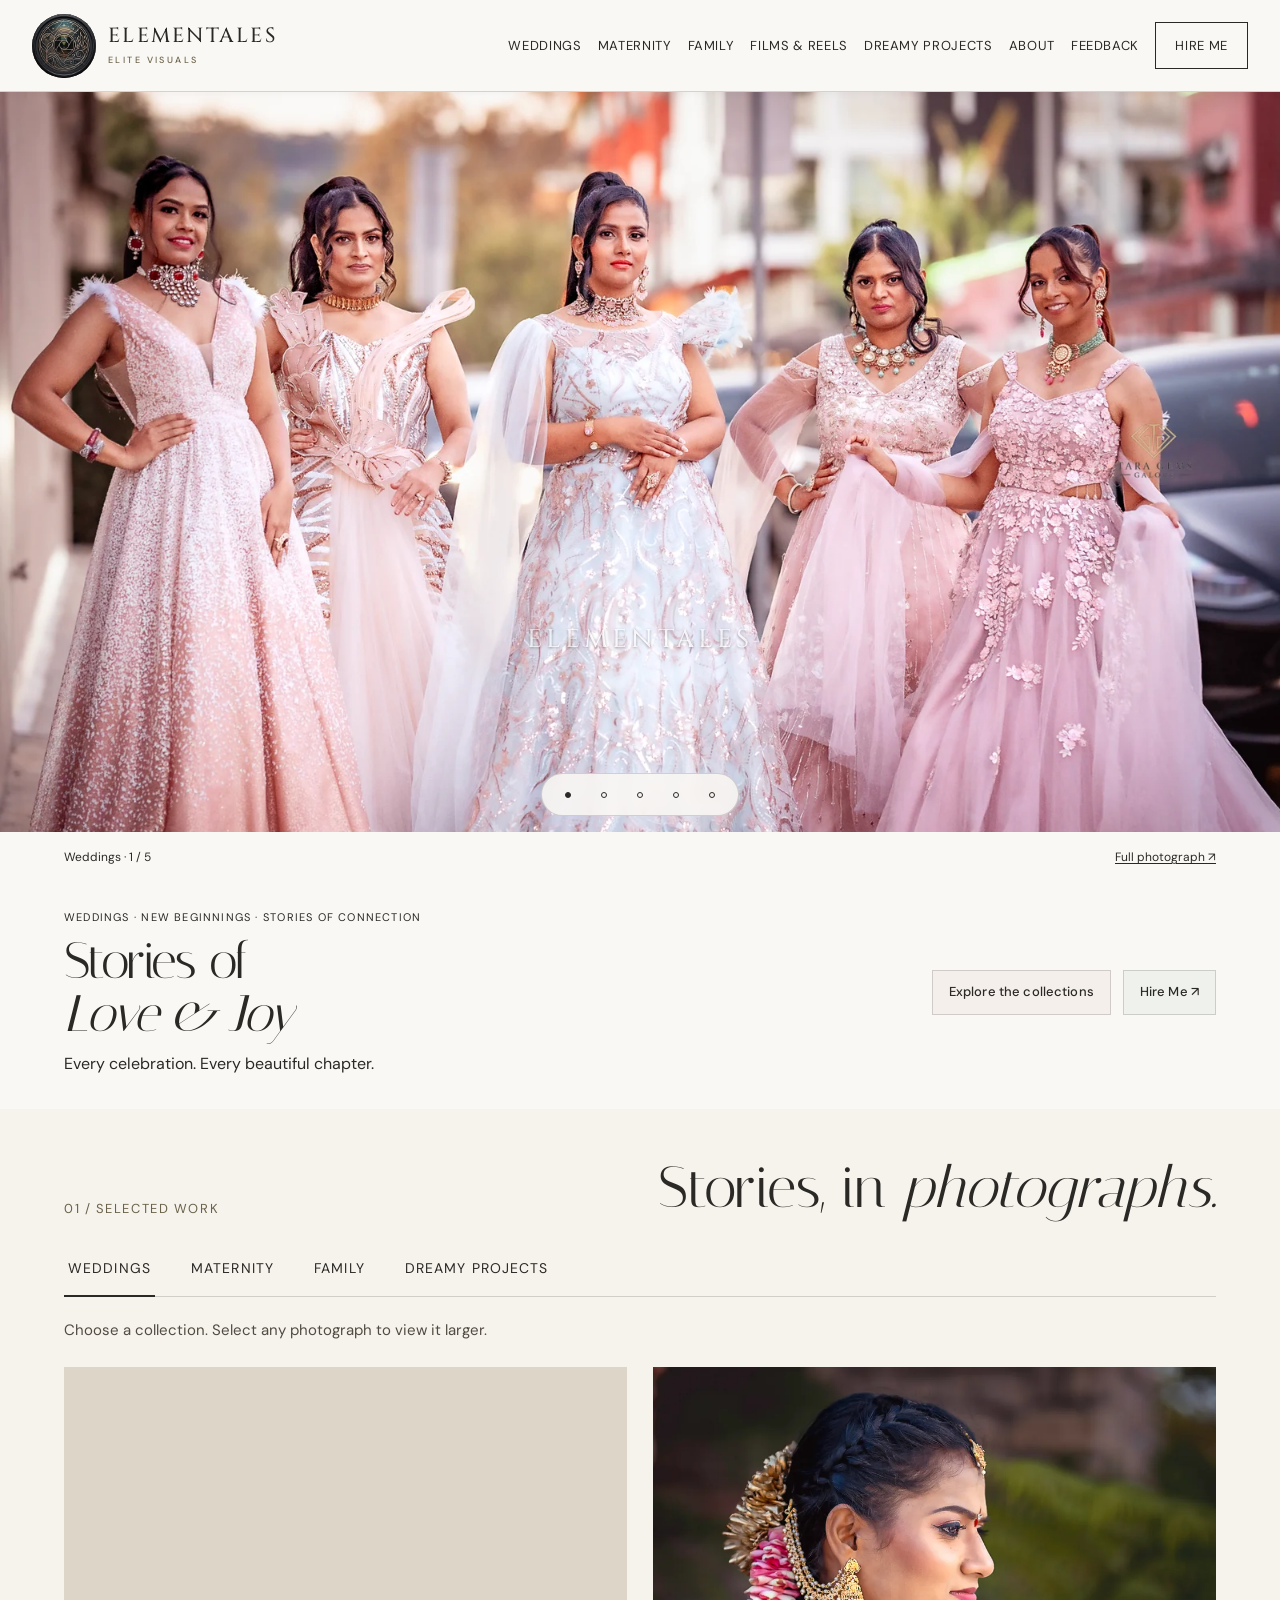
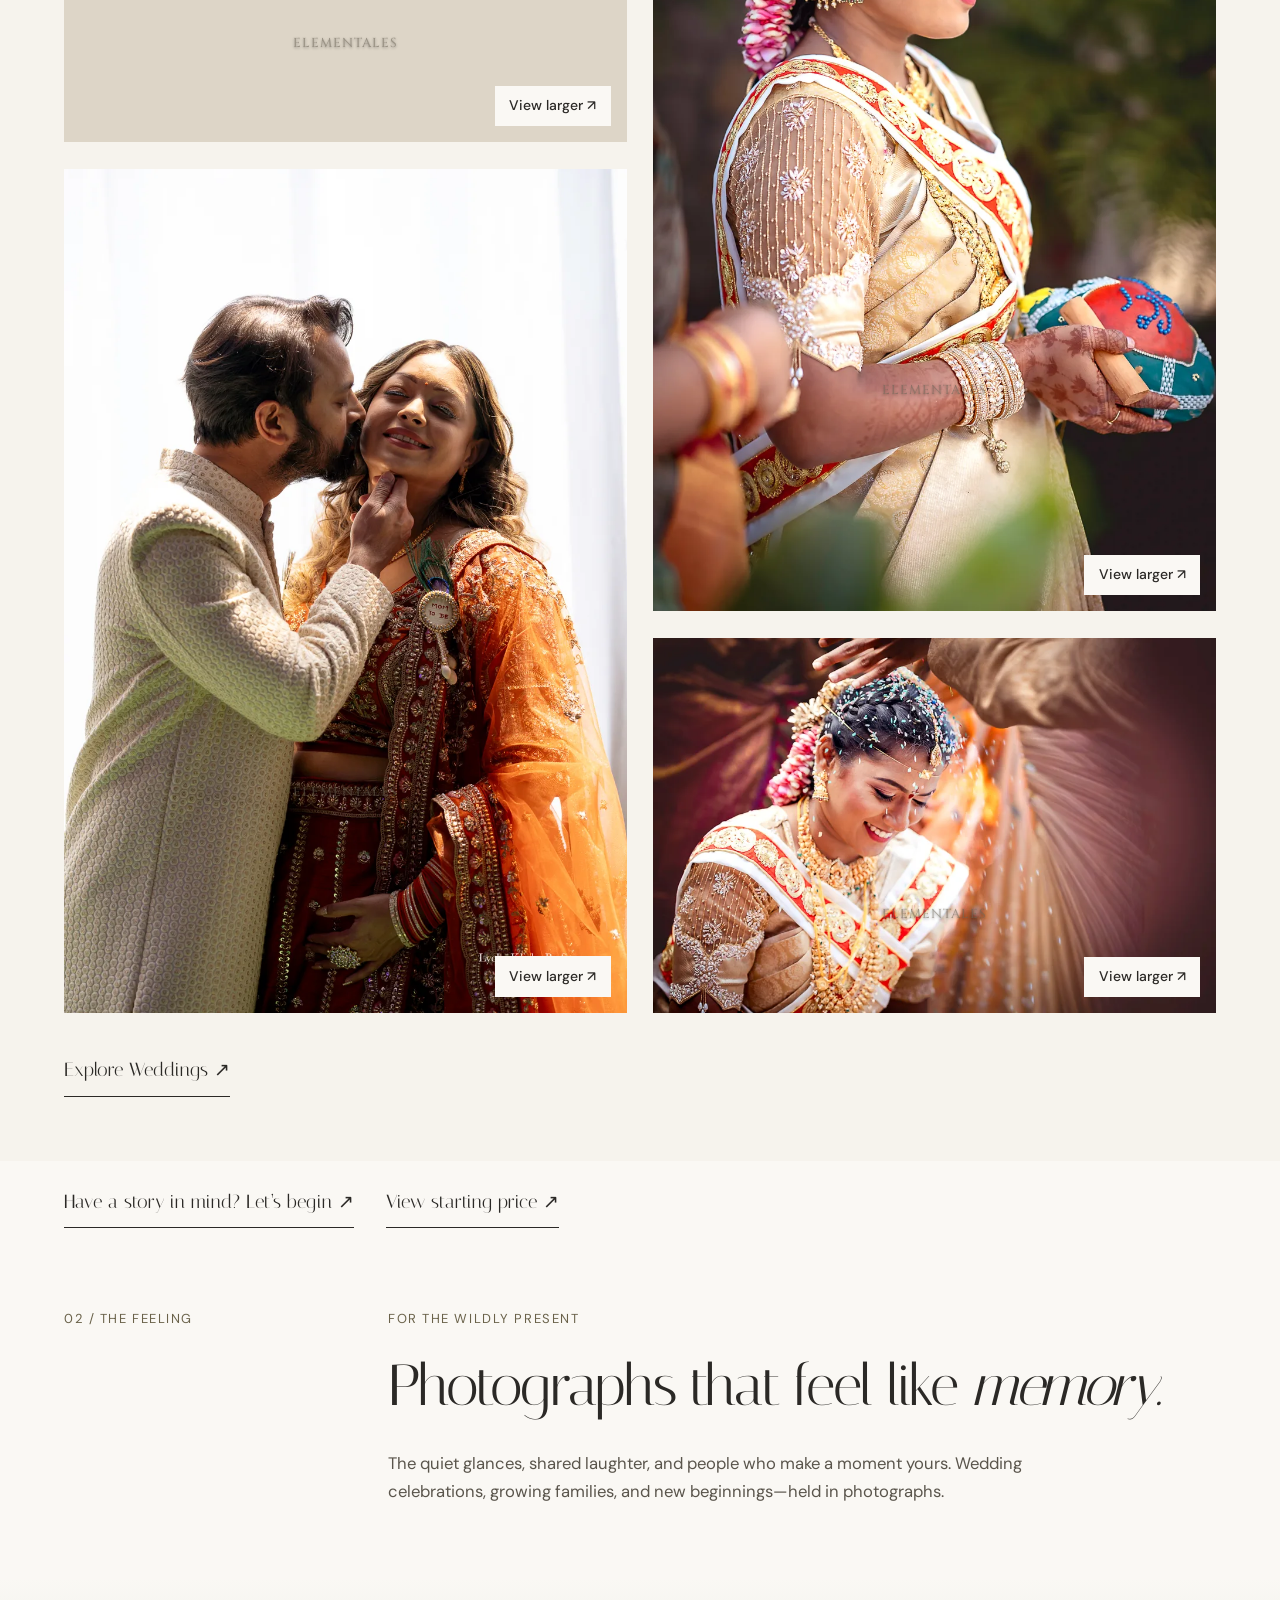
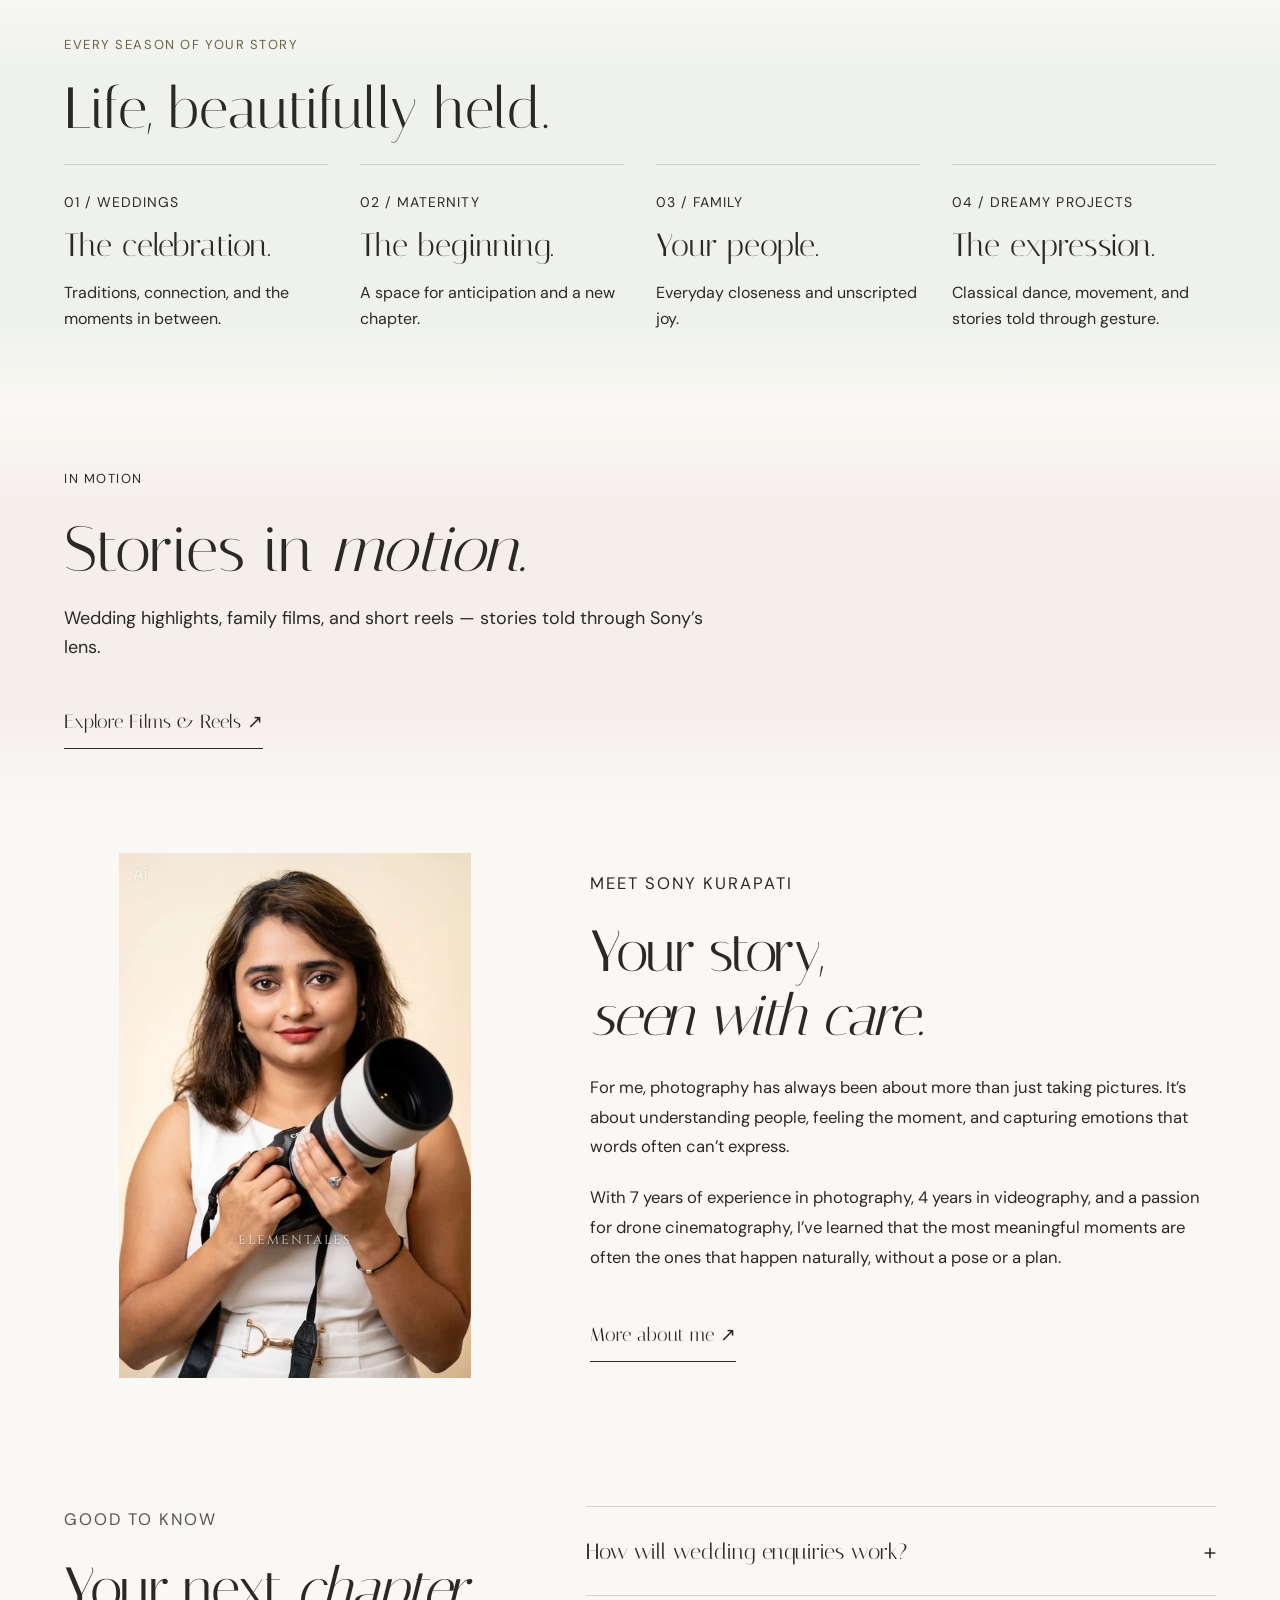
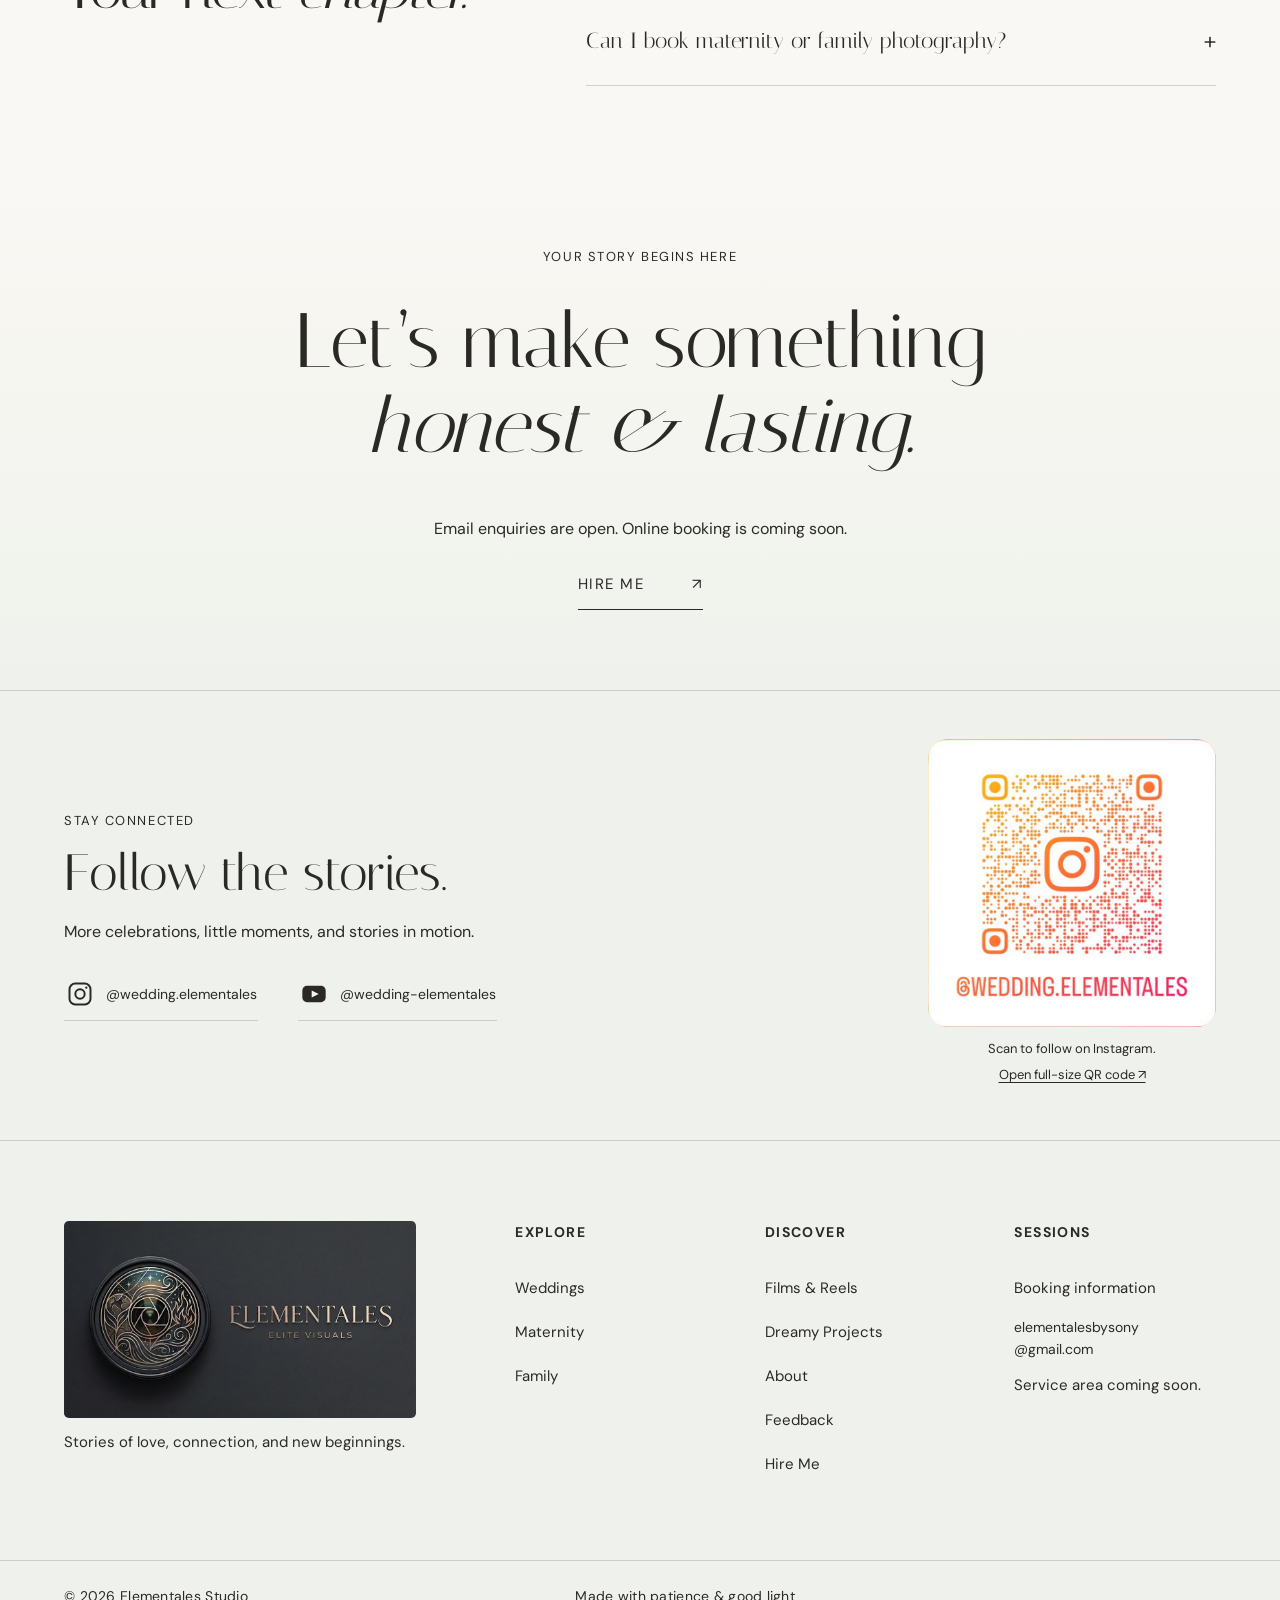
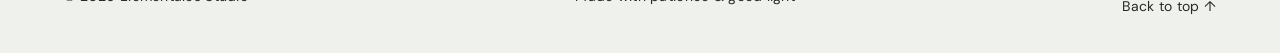
==== commit 457cdc12: "Watermark all portfolio photos and enlarged views at 55 percent" ====
--- a/index.html
+++ b/index.html
@@ -6,9 +6,9 @@
   <meta name="description" content="Elementales is a wedding and lifestyle photography studio preserving honest, luminous stories in stills and film.">
   <meta name="theme-color" content="#FAF8F4">
   <title>Elementales — Photography in Still & Motion</title>
-  <link rel="stylesheet" href="styles.css?v=20261026-watermark-55">
-  <script src="script.js?v=20261020-gallery-films" defer></script>
-  <script src="portfolio.js?v=20261020-gallery-films" defer></script>
+  <link rel="stylesheet" href="styles.css?v=20261026-all-photo-watermarks">
+  <script src="script.js?v=20261026-all-photo-watermarks" defer></script>
+  <script src="portfolio.js?v=20261026-all-photo-watermarks" defer></script>
 </head>
 <body class="photo-home">
   <a class="skip-link" href="#main">Skip to content</a>
@@ -28,7 +28,7 @@
   <main id="main" tabindex="-1">
     <section id="top" class="grand-hero slideshow-hero" aria-labelledby="hero-title">
 <div class="grand-hero-copy"><p class="eyebrow">Weddings · New beginnings · Stories of connection</p><h1 id="hero-title">Stories of<br><em>Love &amp; Joy</em></h1><p class="hero-note">Every celebration. Every beautiful chapter.</p><div class="hero-actions"><a class="button button-primary" href="#portfolio">Explore the collections</a><a class="button button-secondary" href="contact.html#enquiry">Hire Me ↗</a></div></div>
-<div class="hero-slideshow" data-hero-slideshow tabindex="0" aria-describedby="carousel-instructions" role="region" aria-roledescription="carousel" aria-label="A first glimpse of Elementales"><div class="hero-image-stage"><div class="hero-slides" aria-live="off"><figure class="hero-slide" data-hero-slide data-label="Weddings" data-full="assets/photos/home-dsc00355-2048.webp" role="group" aria-roledescription="slide" aria-label="1 of 5: Weddings"><img src="assets/photos/home-dsc00355-1600.webp" srcset="assets/photos/home-dsc00355-480.webp 480w, assets/photos/home-dsc00355-960.webp 960w, assets/photos/home-dsc00355-1600.webp 1600w, assets/photos/home-dsc00355-2048.webp 2048w" sizes="100vw" width="1600" height="1066" alt="Bride and four women in pastel pink wedding attire standing together outdoors" fetchpriority="high" decoding="async"></figure><figure class="hero-slide" data-hero-slide data-label="Weddings" data-full="assets/photos/weddings-110-2048.webp" role="group" aria-roledescription="slide" aria-label="2 of 5: Weddings" hidden><img src="assets/photos/weddings-110-1600.webp" srcset="assets/photos/weddings-110-480.webp 480w, assets/photos/weddings-110-960.webp 960w, assets/photos/weddings-110-1600.webp 1600w, assets/photos/weddings-110-2048.webp 2048w" sizes="100vw" width="1600" height="1067" alt="Couple in traditional wedding attire leaning together beneath trees" loading="lazy" decoding="async"></figure><figure class="hero-slide" data-hero-slide data-label="Maternity" data-full="assets/photos/maternity-082-2200.webp" role="group" aria-roledescription="slide" aria-label="3 of 5: Maternity" hidden><img src="assets/photos/maternity-082-1600.webp" srcset="assets/photos/maternity-082-480.webp 480w, assets/photos/maternity-082-960.webp 960w, assets/photos/maternity-082-1600.webp 1600w, assets/photos/maternity-082-2200.webp 2200w" sizes="100vw" width="1600" height="1067" alt="Expectant mother in a gold sari holding a lotus beneath an open sky" loading="lazy" decoding="async"></figure><figure class="hero-slide" data-hero-slide data-label="Family" data-full="assets/photos/home-lks07361-2-2200.webp" role="group" aria-roledescription="slide" aria-label="4 of 5: Family" hidden><img src="assets/photos/home-lks07361-2-1600.webp" style="object-position:center 12%" srcset="assets/photos/home-lks07361-2-480.webp 480w, assets/photos/home-lks07361-2-960.webp 960w, assets/photos/home-lks07361-2-1600.webp 1600w, assets/photos/home-lks07361-2-2200.webp 2200w" sizes="100vw" width="1600" height="2400" alt="Expectant mother in a peach gown smiling at her partner beside a wooden wall" loading="lazy" decoding="async"></figure><figure class="hero-slide" data-hero-slide data-label="Dreamy Projects" data-full="assets/photos/dreamy-projects-179-2200.webp" role="group" aria-roledescription="slide" aria-label="5 of 5: Dreamy Projects" hidden><img src="assets/photos/dreamy-projects-179-1600.webp" srcset="assets/photos/dreamy-projects-179-480.webp 480w, assets/photos/dreamy-projects-179-960.webp 960w, assets/photos/dreamy-projects-179-1600.webp 1600w, assets/photos/dreamy-projects-179-2200.webp 2200w" sizes="100vw" width="1600" height="1067" alt="Classical dancer in turquoise and red surrounded by warm orange and pale smoke" loading="lazy" decoding="async"></figure></div><span class="hero-watermark" aria-hidden="true">Elementales</span><div class="hero-slideshow-controls" data-slide-controls hidden><div class="hero-slide-dots" role="group" aria-label="Choose a photograph"><button type="button" data-hero-dot="0" aria-label="Show Weddings photograph" aria-pressed="true"><span aria-hidden="true"></span></button><button type="button" data-hero-dot="1" aria-label="Show Weddings photograph" aria-pressed="false"><span aria-hidden="true"></span></button><button type="button" data-hero-dot="2" aria-label="Show Maternity photograph" aria-pressed="false"><span aria-hidden="true"></span></button><button type="button" data-hero-dot="3" aria-label="Show Family photograph" aria-pressed="false"><span aria-hidden="true"></span></button><button type="button" data-hero-dot="4" aria-label="Show Dreamy Projects photograph" aria-pressed="false"><span aria-hidden="true"></span></button></div></div></div><div class="hero-slide-bar"><p data-slide-caption>Weddings · 1 / 5</p><a data-slide-full href="assets/photos/home-dsc00355-2048.webp" target="_blank" rel="noopener" aria-label="View full Weddings photograph in a new tab">Full photograph ↗</a></div><p id="carousel-instructions" class="sr-only">Use the photograph dots or left and right arrow keys to browse. Press Space while the carousel is focused to pause or resume automatic rotation.</p><p class="sr-only" data-slide-status aria-live="polite"></p></div></section>
+<div class="hero-slideshow" data-hero-slideshow tabindex="0" aria-describedby="carousel-instructions" role="region" aria-roledescription="carousel" aria-label="A first glimpse of Elementales"><div class="hero-image-stage"><div class="hero-slides" aria-live="off"><figure class="hero-slide" data-hero-slide data-label="Weddings" data-full="assets/photos/home-dsc00355-2048.webp" role="group" aria-roledescription="slide" aria-label="1 of 5: Weddings"><img src="assets/photos/home-dsc00355-1600.webp" srcset="assets/photos/home-dsc00355-480.webp 480w, assets/photos/home-dsc00355-960.webp 960w, assets/photos/home-dsc00355-1600.webp 1600w, assets/photos/home-dsc00355-2048.webp 2048w" sizes="100vw" width="1600" height="1066" alt="Bride and four women in pastel pink wedding attire standing together outdoors" fetchpriority="high" decoding="async"></figure><figure class="hero-slide" data-hero-slide data-label="Weddings" data-full="assets/photos/weddings-110-2048.webp" role="group" aria-roledescription="slide" aria-label="2 of 5: Weddings" hidden><img src="assets/photos/weddings-110-1600.webp" srcset="assets/photos/weddings-110-480.webp 480w, assets/photos/weddings-110-960.webp 960w, assets/photos/weddings-110-1600.webp 1600w, assets/photos/weddings-110-2048.webp 2048w" sizes="100vw" width="1600" height="1067" alt="Couple in traditional wedding attire leaning together beneath trees" loading="lazy" decoding="async"></figure><figure class="hero-slide" data-hero-slide data-label="Maternity" data-full="assets/photos/maternity-082-2200.webp" role="group" aria-roledescription="slide" aria-label="3 of 5: Maternity" hidden><img src="assets/photos/maternity-082-1600.webp" srcset="assets/photos/maternity-082-480.webp 480w, assets/photos/maternity-082-960.webp 960w, assets/photos/maternity-082-1600.webp 1600w, assets/photos/maternity-082-2200.webp 2200w" sizes="100vw" width="1600" height="1067" alt="Expectant mother in a gold sari holding a lotus beneath an open sky" loading="lazy" decoding="async"></figure><figure class="hero-slide" data-hero-slide data-label="Family" data-full="assets/photos/home-lks07361-2-2200.webp" role="group" aria-roledescription="slide" aria-label="4 of 5: Family" hidden><img src="assets/photos/home-lks07361-2-1600.webp" style="object-position:center 12%" srcset="assets/photos/home-lks07361-2-480.webp 480w, assets/photos/home-lks07361-2-960.webp 960w, assets/photos/home-lks07361-2-1600.webp 1600w, assets/photos/home-lks07361-2-2200.webp 2200w" sizes="100vw" width="1600" height="2400" alt="Expectant mother in a peach gown smiling at her partner beside a wooden wall" loading="lazy" decoding="async"></figure><figure class="hero-slide" data-hero-slide data-label="Dreamy Projects" data-full="assets/photos/dreamy-projects-179-2200.webp" role="group" aria-roledescription="slide" aria-label="5 of 5: Dreamy Projects" hidden><img src="assets/photos/dreamy-projects-179-1600.webp" srcset="assets/photos/dreamy-projects-179-480.webp 480w, assets/photos/dreamy-projects-179-960.webp 960w, assets/photos/dreamy-projects-179-1600.webp 1600w, assets/photos/dreamy-projects-179-2200.webp 2200w" sizes="100vw" width="1600" height="1067" alt="Classical dancer in turquoise and red surrounded by warm orange and pale smoke" loading="lazy" decoding="async"></figure></div><span class="hero-watermark" aria-hidden="true">Elementales</span><div class="hero-slideshow-controls" data-slide-controls hidden><div class="hero-slide-dots" role="group" aria-label="Choose a photograph"><button type="button" data-hero-dot="0" aria-label="Show Weddings photograph" aria-pressed="true"><span aria-hidden="true"></span></button><button type="button" data-hero-dot="1" aria-label="Show Weddings photograph" aria-pressed="false"><span aria-hidden="true"></span></button><button type="button" data-hero-dot="2" aria-label="Show Maternity photograph" aria-pressed="false"><span aria-hidden="true"></span></button><button type="button" data-hero-dot="3" aria-label="Show Family photograph" aria-pressed="false"><span aria-hidden="true"></span></button><button type="button" data-hero-dot="4" aria-label="Show Dreamy Projects photograph" aria-pressed="false"><span aria-hidden="true"></span></button></div></div></div><div class="hero-slide-bar"><p data-slide-caption>Weddings · 1 / 5</p><a data-slide-full href="assets/photos/home-dsc00355-2048.webp" target="_blank" rel="noopener" aria-label="View full Weddings photograph">Full photograph ↗</a></div><p id="carousel-instructions" class="sr-only">Use the photograph dots or left and right arrow keys to browse. Press Space while the carousel is focused to pause or resume automatic rotation.</p><p class="sr-only" data-slide-status aria-live="polite"></p></div></section>
     <section id="portfolio" class="portfolio section-pad" aria-labelledby="portfolio-title">
       <div class="section-heading reveal">
         <p class="section-number">01 / Selected work</p>
@@ -37,7 +37,7 @@
       <div class="portfolio-tabs" role="group" aria-label="Filter portfolio" hidden><button type="button" aria-pressed="true" data-filter="stories">Weddings</button><button type="button" aria-pressed="false" data-filter="maternity">Maternity</button><button type="button" aria-pressed="false" data-filter="family">Family</button><button type="button" aria-pressed="false" data-filter="dreamy">Dreamy Projects</button></div>
       <p class="sr-only" data-filter-status aria-live="polite">Showing Weddings</p>
 
-<p class="gallery-guidance">Choose a collection. Select any photograph to view it larger.</p><div class="curated-gallery home-preview-gallery" data-gallery><div class="home-preview-pair" data-preview-category="stories" style="--preview-columns:2080fr 2080fr"><div class="home-preview-column"><article class="work-card" data-category="stories"><figure><a class="gallery-image-link" data-gallery-item href="assets/photos/weddings-110-2048.webp" data-caption="Weddings · Couple in traditional wedding attire leaning together beneath trees" aria-label="View photograph: Couple in traditional wedding attire leaning together beneath trees"><img src="assets/photos/weddings-110-960.webp" srcset="assets/photos/weddings-110-480.webp 480w, assets/photos/weddings-110-960.webp 960w, assets/photos/weddings-110-1600.webp 1600w, assets/photos/weddings-110-2048.webp 2048w" sizes="(max-width:520px) 100vw, 50vw" width="960" height="640" alt="Couple in traditional wedding attire leaning together beneath trees" loading="lazy" decoding="async"><span class="gallery-enlarge" aria-hidden="true">View larger ↗</span></a></figure></article><article class="work-card" data-category="stories"><figure><a class="gallery-image-link" data-gallery-item href="assets/photos/weddings-004-1365.webp" data-caption="Weddings · Partner kissing the cheek of a smiling woman in orange and gold wedding attire" aria-label="View photograph: Partner kissing the cheek of a smiling woman in orange and gold wedding attire"><img src="assets/photos/weddings-004-960.webp" srcset="assets/photos/weddings-004-480.webp 480w, assets/photos/weddings-004-960.webp 960w, assets/photos/weddings-004-1365.webp 1365w" sizes="(max-width:520px) 100vw, 50vw" width="960" height="1440" alt="Partner kissing the cheek of a smiling woman in orange and gold wedding attire" loading="lazy" decoding="async"><span class="gallery-enlarge" aria-hidden="true">View larger ↗</span></a></figure></article></div><div class="home-preview-column"><article class="work-card" data-category="stories"><figure><a class="gallery-image-link" data-gallery-item href="assets/photos/weddings-140-1365.webp" data-caption="Weddings · Bride in a pale gold sari with flowers in her hair" aria-label="View photograph: Bride in a pale gold sari with flowers in her hair"><img src="assets/photos/weddings-140-960.webp" srcset="assets/photos/weddings-140-480.webp 480w, assets/photos/weddings-140-960.webp 960w, assets/photos/weddings-140-1365.webp 1365w" sizes="(max-width:520px) 100vw, 50vw" width="960" height="1440" alt="Bride in a pale gold sari with flowers in her hair" loading="lazy" decoding="async"><span class="gallery-enlarge" aria-hidden="true">View larger ↗</span></a></figure></article><article class="work-card" data-category="stories"><figure><a class="gallery-image-link" data-gallery-item href="assets/photos/weddings-135-2048.webp" data-caption="Weddings · Bride smiling as grains fall over her hair during a wedding ceremony" aria-label="View photograph: Bride smiling as grains fall over her hair during a wedding ceremony"><img src="assets/photos/weddings-135-960.webp" srcset="assets/photos/weddings-135-480.webp 480w, assets/photos/weddings-135-960.webp 960w, assets/photos/weddings-135-1600.webp 1600w, assets/photos/weddings-135-2048.webp 2048w" sizes="(max-width:520px) 100vw, 50vw" width="960" height="640" alt="Bride smiling as grains fall over her hair during a wedding ceremony" loading="lazy" decoding="async"><span class="gallery-enlarge" aria-hidden="true">View larger ↗</span></a></figure></article></div></div><div class="home-preview-pair" data-preview-category="maternity" style="--preview-columns:2080fr 2080fr"><div class="home-preview-column"><article class="work-card" data-category="maternity"><figure><a class="gallery-image-link" data-gallery-item href="assets/photos/maternity-040-2200.webp" data-caption="Maternity · Expectant mother in a red sari with fabric flowing across a dramatic lakeside scene" aria-label="View photograph: Expectant mother in a red sari with fabric flowing across a dramatic lakeside scene"><img src="assets/photos/maternity-040-960.webp" srcset="assets/photos/maternity-040-480.webp 480w, assets/photos/maternity-040-960.webp 960w, assets/photos/maternity-040-1600.webp 1600w, assets/photos/maternity-040-2200.webp 2200w" sizes="(max-width:520px) 100vw, 50vw" width="960" height="640" alt="Expectant mother in a red sari with fabric flowing across a dramatic lakeside scene" loading="lazy" decoding="async"><span class="gallery-enlarge" aria-hidden="true">View larger ↗</span></a></figure></article><article class="work-card" data-category="maternity"><figure><a class="gallery-image-link" data-gallery-item href="assets/photos/maternity-195-1467.webp" data-caption="Maternity · Expectant mother in a peach gown leaning toward her partner beside a wooden wall" aria-label="View photograph: Expectant mother in a peach gown leaning toward her partner beside a wooden wall"><img src="assets/photos/maternity-195-960.webp" srcset="assets/photos/maternity-195-480.webp 480w, assets/photos/maternity-195-960.webp 960w, assets/photos/maternity-195-1467.webp 1467w" sizes="(max-width:520px) 100vw, 50vw" width="960" height="1440" alt="Expectant mother in a peach gown leaning toward her partner beside a wooden wall" loading="lazy" decoding="async"><span class="gallery-enlarge" aria-hidden="true">View larger ↗</span></a></figure></article></div><div class="home-preview-column"><article class="work-card" data-category="maternity"><figure><a class="gallery-image-link" data-gallery-item href="assets/photos/maternity-193-1467.webp" data-caption="Maternity · Expectant mother in a textured peach gown beside a white porch" aria-label="View photograph: Expectant mother in a textured peach gown beside a white porch"><img src="assets/photos/maternity-193-960.webp" srcset="assets/photos/maternity-193-480.webp 480w, assets/photos/maternity-193-960.webp 960w, assets/photos/maternity-193-1467.webp 1467w" sizes="(max-width:520px) 100vw, 50vw" width="960" height="1440" alt="Expectant mother in a textured peach gown beside a white porch" loading="lazy" decoding="async"><span class="gallery-enlarge" aria-hidden="true">View larger ↗</span></a></figure></article><article class="work-card" data-category="maternity"><figure><a class="gallery-image-link" data-gallery-item href="assets/photos/maternity-082-2200.webp" data-caption="Maternity · Expectant mother in a gold sari holding a lotus beneath an open sky" aria-label="View photograph: Expectant mother in a gold sari holding a lotus beneath an open sky"><img src="assets/photos/maternity-082-960.webp" srcset="assets/photos/maternity-082-480.webp 480w, assets/photos/maternity-082-960.webp 960w, assets/photos/maternity-082-1600.webp 1600w, assets/photos/maternity-082-2200.webp 2200w" sizes="(max-width:520px) 100vw, 50vw" width="960" height="640" alt="Expectant mother in a gold sari holding a lotus beneath an open sky" loading="lazy" decoding="async"><span class="gallery-enlarge" aria-hidden="true">View larger ↗</span></a></figure></article></div></div><div class="home-preview-pair" data-preview-category="family" style="--preview-columns:2080fr 2119fr"><div class="home-preview-column"><article class="work-card" data-category="family"><figure><a class="gallery-image-link" data-gallery-item href="assets/photos/family-067-1365.webp" data-caption="Family · Two parents smiling down at the baby held between them outdoors" aria-label="View photograph: Two parents smiling down at the baby held between them outdoors"><img src="assets/photos/family-067-960.webp" srcset="assets/photos/family-067-480.webp 480w, assets/photos/family-067-960.webp 960w, assets/photos/family-067-1365.webp 1365w" sizes="(max-width:520px) 100vw, 50vw" width="960" height="1440" alt="Two parents smiling down at the baby held between them outdoors" loading="lazy" decoding="async"><span class="gallery-enlarge" aria-hidden="true">View larger ↗</span></a></figure></article><article class="work-card" data-category="family"><figure><a class="gallery-image-link" data-gallery-item href="assets/photos/family-070-2048.webp" data-caption="Family · Baby peeking out from beneath a soft cream blanket" aria-label="View photograph: Baby peeking out from beneath a soft cream blanket"><img src="assets/photos/family-070-960.webp" srcset="assets/photos/family-070-480.webp 480w, assets/photos/family-070-960.webp 960w, assets/photos/family-070-1600.webp 1600w, assets/photos/family-070-2048.webp 2048w" sizes="(max-width:520px) 100vw, 50vw" width="960" height="679" alt="Baby peeking out from beneath a soft cream blanket" loading="lazy" decoding="async"><span class="gallery-enlarge" aria-hidden="true">View larger ↗</span></a></figure></article></div><div class="home-preview-column"><article class="work-card" data-category="family"><figure><a class="gallery-image-link" data-gallery-item href="assets/photos/family-031-2048.webp" data-caption="Family · Woman sitting on a wooden bridge with a young child in her arms" aria-label="View photograph: Woman sitting on a wooden bridge with a young child in her arms"><img src="assets/photos/family-031-960.webp" srcset="assets/photos/family-031-480.webp 480w, assets/photos/family-031-960.webp 960w, assets/photos/family-031-1600.webp 1600w, assets/photos/family-031-2048.webp 2048w" sizes="(max-width:520px) 100vw, 50vw" width="960" height="640" alt="Woman sitting on a wooden bridge with a young child in her arms" loading="lazy" decoding="async"><span class="gallery-enlarge" aria-hidden="true">View larger ↗</span></a></figure></article><article class="work-card" data-category="family"><figure><a class="gallery-image-link" data-gallery-item href="assets/photos/family-057-1467.webp" data-caption="Family · Young boy in traditional clothing seated against warm gold drapery" aria-label="View photograph: Young boy in traditional clothing seated against warm gold drapery"><img src="assets/photos/family-057-960.webp" srcset="assets/photos/family-057-480.webp 480w, assets/photos/family-057-960.webp 960w, assets/photos/family-057-1467.webp 1467w" sizes="(max-width:520px) 100vw, 50vw" width="960" height="1440" alt="Young boy in traditional clothing seated against warm gold drapery" loading="lazy" decoding="async"><span class="gallery-enlarge" aria-hidden="true">View larger ↗</span></a></figure></article></div></div><div class="home-preview-pair" data-preview-category="dreamy" style="--preview-columns:2078fr 2080fr"><div class="home-preview-column"><article class="work-card" data-category="dreamy"><figure><a class="gallery-image-link" data-gallery-item href="assets/photos/dreamy-projects-179-2200.webp" data-caption="Dreamy Projects · Classical dancer in turquoise and red surrounded by warm orange and pale smoke" aria-label="View photograph: Classical dancer in turquoise and red surrounded by warm orange and pale smoke"><img src="assets/photos/dreamy-projects-179-960.webp" srcset="assets/photos/dreamy-projects-179-480.webp 480w, assets/photos/dreamy-projects-179-960.webp 960w, assets/photos/dreamy-projects-179-1600.webp 1600w, assets/photos/dreamy-projects-179-2200.webp 2200w" sizes="(max-width:520px) 100vw, 50vw" width="960" height="640" alt="Classical dancer in turquoise and red surrounded by warm orange and pale smoke" loading="lazy" decoding="async"><span class="gallery-enlarge" aria-hidden="true">View larger ↗</span></a></figure></article><article class="work-card" data-category="dreamy"><figure><a class="gallery-image-link" data-gallery-item href="assets/photos/dreamy-projects-044-1467.webp" data-caption="Dreamy Projects · Classical dancer in red posing beneath a glowing ornate arch" aria-label="View photograph: Classical dancer in red posing beneath a glowing ornate arch"><img src="assets/photos/dreamy-projects-044-960.webp" srcset="assets/photos/dreamy-projects-044-480.webp 480w, assets/photos/dreamy-projects-044-960.webp 960w, assets/photos/dreamy-projects-044-1467.webp 1467w" sizes="(max-width:520px) 100vw, 50vw" width="960" height="1440" alt="Classical dancer in red posing beneath a glowing ornate arch" loading="lazy" decoding="async"><span class="gallery-enlarge" aria-hidden="true">View larger ↗</span></a></figure></article></div><div class="home-preview-column"><article class="work-card" data-category="dreamy"><figure><a class="gallery-image-link" data-gallery-item href="assets/photos/dreamy-projects-001-1469.webp" data-caption="Dreamy Projects · Classical dancer in blue and turquoise holding a brass plate" aria-label="View photograph: Classical dancer in blue and turquoise holding a brass plate"><img src="assets/photos/dreamy-projects-001-960.webp" srcset="assets/photos/dreamy-projects-001-480.webp 480w, assets/photos/dreamy-projects-001-960.webp 960w, assets/photos/dreamy-projects-001-1469.webp 1469w" sizes="(max-width:520px) 100vw, 50vw" width="960" height="1438" alt="Classical dancer in blue and turquoise holding a brass plate" loading="lazy" decoding="async"><span class="gallery-enlarge" aria-hidden="true">View larger ↗</span></a></figure></article><article class="work-card" data-category="dreamy"><figure><a class="gallery-image-link" data-gallery-item href="assets/photos/dreamy-projects-107-2048.webp" data-caption="Dreamy Projects · Ensemble of dancers performing across a stage before a colorful backdrop" aria-label="View photograph: Ensemble of dancers performing across a stage before a colorful backdrop"><img src="assets/photos/dreamy-projects-107-960.webp" srcset="assets/photos/dreamy-projects-107-480.webp 480w, assets/photos/dreamy-projects-107-960.webp 960w, assets/photos/dreamy-projects-107-1600.webp 1600w, assets/photos/dreamy-projects-107-2048.webp 2048w" sizes="(max-width:520px) 100vw, 50vw" width="960" height="640" alt="Ensemble of dancers performing across a stage before a colorful backdrop" loading="lazy" decoding="async"><span class="gallery-enlarge" aria-hidden="true">View larger ↗</span></a></figure></article></div></div></div><div class="gallery-next" data-category="stories"><a class="text-link" href="weddings.html">Explore Weddings ↗</a></div><div class="gallery-next" data-category="maternity"><a class="text-link" href="maternity.html">Explore Maternity ↗</a></div><div class="gallery-next" data-category="family"><a class="text-link" href="family.html">Explore Family ↗</a></div><div class="gallery-next" data-category="dreamy"><a class="text-link" href="dreamy-projects.html">Explore Dreamy Projects ↗</a></div>
+<p class="gallery-guidance">Choose a collection. Select any photograph to view it larger.</p><div class="curated-gallery home-preview-gallery" data-gallery><div class="home-preview-pair" data-preview-category="stories" style="--preview-columns:2080fr 2080fr"><div class="home-preview-column"><article class="work-card" data-category="stories"><figure><a class="gallery-image-link" data-gallery-item href="assets/photos/weddings-110-2048.webp" data-caption="Weddings · Couple in traditional wedding attire leaning together beneath trees" aria-label="View photograph: Couple in traditional wedding attire leaning together beneath trees"><img src="assets/photos/weddings-110-960.webp" srcset="assets/photos/weddings-110-480.webp 480w, assets/photos/weddings-110-960.webp 960w, assets/photos/weddings-110-1600.webp 1600w, assets/photos/weddings-110-2048.webp 2048w" sizes="(max-width:520px) 100vw, 50vw" width="960" height="640" alt="Couple in traditional wedding attire leaning together beneath trees" loading="lazy" decoding="async"><span class="photo-watermark" aria-hidden="true">Elementales</span><span class="gallery-enlarge" aria-hidden="true">View larger ↗</span></a></figure></article><article class="work-card" data-category="stories"><figure><a class="gallery-image-link" data-gallery-item href="assets/photos/weddings-004-1365.webp" data-caption="Weddings · Partner kissing the cheek of a smiling woman in orange and gold wedding attire" aria-label="View photograph: Partner kissing the cheek of a smiling woman in orange and gold wedding attire"><img src="assets/photos/weddings-004-960.webp" srcset="assets/photos/weddings-004-480.webp 480w, assets/photos/weddings-004-960.webp 960w, assets/photos/weddings-004-1365.webp 1365w" sizes="(max-width:520px) 100vw, 50vw" width="960" height="1440" alt="Partner kissing the cheek of a smiling woman in orange and gold wedding attire" loading="lazy" decoding="async"><span class="photo-watermark" aria-hidden="true">Elementales</span><span class="gallery-enlarge" aria-hidden="true">View larger ↗</span></a></figure></article></div><div class="home-preview-column"><article class="work-card" data-category="stories"><figure><a class="gallery-image-link" data-gallery-item href="assets/photos/weddings-140-1365.webp" data-caption="Weddings · Bride in a pale gold sari with flowers in her hair" aria-label="View photograph: Bride in a pale gold sari with flowers in her hair"><img src="assets/photos/weddings-140-960.webp" srcset="assets/photos/weddings-140-480.webp 480w, assets/photos/weddings-140-960.webp 960w, assets/photos/weddings-140-1365.webp 1365w" sizes="(max-width:520px) 100vw, 50vw" width="960" height="1440" alt="Bride in a pale gold sari with flowers in her hair" loading="lazy" decoding="async"><span class="photo-watermark" aria-hidden="true">Elementales</span><span class="gallery-enlarge" aria-hidden="true">View larger ↗</span></a></figure></article><article class="work-card" data-category="stories"><figure><a class="gallery-image-link" data-gallery-item href="assets/photos/weddings-135-2048.webp" data-caption="Weddings · Bride smiling as grains fall over her hair during a wedding ceremony" aria-label="View photograph: Bride smiling as grains fall over her hair during a wedding ceremony"><img src="assets/photos/weddings-135-960.webp" srcset="assets/photos/weddings-135-480.webp 480w, assets/photos/weddings-135-960.webp 960w, assets/photos/weddings-135-1600.webp 1600w, assets/photos/weddings-135-2048.webp 2048w" sizes="(max-width:520px) 100vw, 50vw" width="960" height="640" alt="Bride smiling as grains fall over her hair during a wedding ceremony" loading="lazy" decoding="async"><span class="photo-watermark" aria-hidden="true">Elementales</span><span class="gallery-enlarge" aria-hidden="true">View larger ↗</span></a></figure></article></div></div><div class="home-preview-pair" data-preview-category="maternity" style="--preview-columns:2080fr 2080fr"><div class="home-preview-column"><article class="work-card" data-category="maternity"><figure><a class="gallery-image-link" data-gallery-item href="assets/photos/maternity-040-2200.webp" data-caption="Maternity · Expectant mother in a red sari with fabric flowing across a dramatic lakeside scene" aria-label="View photograph: Expectant mother in a red sari with fabric flowing across a dramatic lakeside scene"><img src="assets/photos/maternity-040-960.webp" srcset="assets/photos/maternity-040-480.webp 480w, assets/photos/maternity-040-960.webp 960w, assets/photos/maternity-040-1600.webp 1600w, assets/photos/maternity-040-2200.webp 2200w" sizes="(max-width:520px) 100vw, 50vw" width="960" height="640" alt="Expectant mother in a red sari with fabric flowing across a dramatic lakeside scene" loading="lazy" decoding="async"><span class="photo-watermark" aria-hidden="true">Elementales</span><span class="gallery-enlarge" aria-hidden="true">View larger ↗</span></a></figure></article><article class="work-card" data-category="maternity"><figure><a class="gallery-image-link" data-gallery-item href="assets/photos/maternity-195-1467.webp" data-caption="Maternity · Expectant mother in a peach gown leaning toward her partner beside a wooden wall" aria-label="View photograph: Expectant mother in a peach gown leaning toward her partner beside a wooden wall"><img src="assets/photos/maternity-195-960.webp" srcset="assets/photos/maternity-195-480.webp 480w, assets/photos/maternity-195-960.webp 960w, assets/photos/maternity-195-1467.webp 1467w" sizes="(max-width:520px) 100vw, 50vw" width="960" height="1440" alt="Expectant mother in a peach gown leaning toward her partner beside a wooden wall" loading="lazy" decoding="async"><span class="photo-watermark" aria-hidden="true">Elementales</span><span class="gallery-enlarge" aria-hidden="true">View larger ↗</span></a></figure></article></div><div class="home-preview-column"><article class="work-card" data-category="maternity"><figure><a class="gallery-image-link" data-gallery-item href="assets/photos/maternity-193-1467.webp" data-caption="Maternity · Expectant mother in a textured peach gown beside a white porch" aria-label="View photograph: Expectant mother in a textured peach gown beside a white porch"><img src="assets/photos/maternity-193-960.webp" srcset="assets/photos/maternity-193-480.webp 480w, assets/photos/maternity-193-960.webp 960w, assets/photos/maternity-193-1467.webp 1467w" sizes="(max-width:520px) 100vw, 50vw" width="960" height="1440" alt="Expectant mother in a textured peach gown beside a white porch" loading="lazy" decoding="async"><span class="photo-watermark" aria-hidden="true">Elementales</span><span class="gallery-enlarge" aria-hidden="true">View larger ↗</span></a></figure></article><article class="work-card" data-category="maternity"><figure><a class="gallery-image-link" data-gallery-item href="assets/photos/maternity-082-2200.webp" data-caption="Maternity · Expectant mother in a gold sari holding a lotus beneath an open sky" aria-label="View photograph: Expectant mother in a gold sari holding a lotus beneath an open sky"><img src="assets/photos/maternity-082-960.webp" srcset="assets/photos/maternity-082-480.webp 480w, assets/photos/maternity-082-960.webp 960w, assets/photos/maternity-082-1600.webp 1600w, assets/photos/maternity-082-2200.webp 2200w" sizes="(max-width:520px) 100vw, 50vw" width="960" height="640" alt="Expectant mother in a gold sari holding a lotus beneath an open sky" loading="lazy" decoding="async"><span class="photo-watermark" aria-hidden="true">Elementales</span><span class="gallery-enlarge" aria-hidden="true">View larger ↗</span></a></figure></article></div></div><div class="home-preview-pair" data-preview-category="family" style="--preview-columns:2080fr 2119fr"><div class="home-preview-column"><article class="work-card" data-category="family"><figure><a class="gallery-image-link" data-gallery-item href="assets/photos/family-067-1365.webp" data-caption="Family · Two parents smiling down at the baby held between them outdoors" aria-label="View photograph: Two parents smiling down at the baby held between them outdoors"><img src="assets/photos/family-067-960.webp" srcset="assets/photos/family-067-480.webp 480w, assets/photos/family-067-960.webp 960w, assets/photos/family-067-1365.webp 1365w" sizes="(max-width:520px) 100vw, 50vw" width="960" height="1440" alt="Two parents smiling down at the baby held between them outdoors" loading="lazy" decoding="async"><span class="photo-watermark" aria-hidden="true">Elementales</span><span class="gallery-enlarge" aria-hidden="true">View larger ↗</span></a></figure></article><article class="work-card" data-category="family"><figure><a class="gallery-image-link" data-gallery-item href="assets/photos/family-070-2048.webp" data-caption="Family · Baby peeking out from beneath a soft cream blanket" aria-label="View photograph: Baby peeking out from beneath a soft cream blanket"><img src="assets/photos/family-070-960.webp" srcset="assets/photos/family-070-480.webp 480w, assets/photos/family-070-960.webp 960w, assets/photos/family-070-1600.webp 1600w, assets/photos/family-070-2048.webp 2048w" sizes="(max-width:520px) 100vw, 50vw" width="960" height="679" alt="Baby peeking out from beneath a soft cream blanket" loading="lazy" decoding="async"><span class="photo-watermark" aria-hidden="true">Elementales</span><span class="gallery-enlarge" aria-hidden="true">View larger ↗</span></a></figure></article></div><div class="home-preview-column"><article class="work-card" data-category="family"><figure><a class="gallery-image-link" data-gallery-item href="assets/photos/family-031-2048.webp" data-caption="Family · Woman sitting on a wooden bridge with a young child in her arms" aria-label="View photograph: Woman sitting on a wooden bridge with a young child in her arms"><img src="assets/photos/family-031-960.webp" srcset="assets/photos/family-031-480.webp 480w, assets/photos/family-031-960.webp 960w, assets/photos/family-031-1600.webp 1600w, assets/photos/family-031-2048.webp 2048w" sizes="(max-width:520px) 100vw, 50vw" width="960" height="640" alt="Woman sitting on a wooden bridge with a young child in her arms" loading="lazy" decoding="async"><span class="photo-watermark" aria-hidden="true">Elementales</span><span class="gallery-enlarge" aria-hidden="true">View larger ↗</span></a></figure></article><article class="work-card" data-category="family"><figure><a class="gallery-image-link" data-gallery-item href="assets/photos/family-057-1467.webp" data-caption="Family · Young boy in traditional clothing seated against warm gold drapery" aria-label="View photograph: Young boy in traditional clothing seated against warm gold drapery"><img src="assets/photos/family-057-960.webp" srcset="assets/photos/family-057-480.webp 480w, assets/photos/family-057-960.webp 960w, assets/photos/family-057-1467.webp 1467w" sizes="(max-width:520px) 100vw, 50vw" width="960" height="1440" alt="Young boy in traditional clothing seated against warm gold drapery" loading="lazy" decoding="async"><span class="photo-watermark" aria-hidden="true">Elementales</span><span class="gallery-enlarge" aria-hidden="true">View larger ↗</span></a></figure></article></div></div><div class="home-preview-pair" data-preview-category="dreamy" style="--preview-columns:2078fr 2080fr"><div class="home-preview-column"><article class="work-card" data-category="dreamy"><figure><a class="gallery-image-link" data-gallery-item href="assets/photos/dreamy-projects-179-2200.webp" data-caption="Dreamy Projects · Classical dancer in turquoise and red surrounded by warm orange and pale smoke" aria-label="View photograph: Classical dancer in turquoise and red surrounded by warm orange and pale smoke"><img src="assets/photos/dreamy-projects-179-960.webp" srcset="assets/photos/dreamy-projects-179-480.webp 480w, assets/photos/dreamy-projects-179-960.webp 960w, assets/photos/dreamy-projects-179-1600.webp 1600w, assets/photos/dreamy-projects-179-2200.webp 2200w" sizes="(max-width:520px) 100vw, 50vw" width="960" height="640" alt="Classical dancer in turquoise and red surrounded by warm orange and pale smoke" loading="lazy" decoding="async"><span class="photo-watermark" aria-hidden="true">Elementales</span><span class="gallery-enlarge" aria-hidden="true">View larger ↗</span></a></figure></article><article class="work-card" data-category="dreamy"><figure><a class="gallery-image-link" data-gallery-item href="assets/photos/dreamy-projects-044-1467.webp" data-caption="Dreamy Projects · Classical dancer in red posing beneath a glowing ornate arch" aria-label="View photograph: Classical dancer in red posing beneath a glowing ornate arch"><img src="assets/photos/dreamy-projects-044-960.webp" srcset="assets/photos/dreamy-projects-044-480.webp 480w, assets/photos/dreamy-projects-044-960.webp 960w, assets/photos/dreamy-projects-044-1467.webp 1467w" sizes="(max-width:520px) 100vw, 50vw" width="960" height="1440" alt="Classical dancer in red posing beneath a glowing ornate arch" loading="lazy" decoding="async"><span class="photo-watermark" aria-hidden="true">Elementales</span><span class="gallery-enlarge" aria-hidden="true">View larger ↗</span></a></figure></article></div><div class="home-preview-column"><article class="work-card" data-category="dreamy"><figure><a class="gallery-image-link" data-gallery-item href="assets/photos/dreamy-projects-001-1469.webp" data-caption="Dreamy Projects · Classical dancer in blue and turquoise holding a brass plate" aria-label="View photograph: Classical dancer in blue and turquoise holding a brass plate"><img src="assets/photos/dreamy-projects-001-960.webp" srcset="assets/photos/dreamy-projects-001-480.webp 480w, assets/photos/dreamy-projects-001-960.webp 960w, assets/photos/dreamy-projects-001-1469.webp 1469w" sizes="(max-width:520px) 100vw, 50vw" width="960" height="1438" alt="Classical dancer in blue and turquoise holding a brass plate" loading="lazy" decoding="async"><span class="photo-watermark" aria-hidden="true">Elementales</span><span class="gallery-enlarge" aria-hidden="true">View larger ↗</span></a></figure></article><article class="work-card" data-category="dreamy"><figure><a class="gallery-image-link" data-gallery-item href="assets/photos/dreamy-projects-107-2048.webp" data-caption="Dreamy Projects · Ensemble of dancers performing across a stage before a colorful backdrop" aria-label="View photograph: Ensemble of dancers performing across a stage before a colorful backdrop"><img src="assets/photos/dreamy-projects-107-960.webp" srcset="assets/photos/dreamy-projects-107-480.webp 480w, assets/photos/dreamy-projects-107-960.webp 960w, assets/photos/dreamy-projects-107-1600.webp 1600w, assets/photos/dreamy-projects-107-2048.webp 2048w" sizes="(max-width:520px) 100vw, 50vw" width="960" height="640" alt="Ensemble of dancers performing across a stage before a colorful backdrop" loading="lazy" decoding="async"><span class="photo-watermark" aria-hidden="true">Elementales</span><span class="gallery-enlarge" aria-hidden="true">View larger ↗</span></a></figure></article></div></div></div><div class="gallery-next" data-category="stories"><a class="text-link" href="weddings.html">Explore Weddings ↗</a></div><div class="gallery-next" data-category="maternity"><a class="text-link" href="maternity.html">Explore Maternity ↗</a></div><div class="gallery-next" data-category="family"><a class="text-link" href="family.html">Explore Family ↗</a></div><div class="gallery-next" data-category="dreamy"><a class="text-link" href="dreamy-projects.html">Explore Dreamy Projects ↗</a></div>
     </section><div class="home-enquiry section-pad"><a class="text-link" href="contact.html#enquiry">Have a story in mind? Let’s begin ↗</a><a class="text-link" href="contact.html#pricing">View starting price ↗</a></div>
 
     <section id="intro" class="manifesto section-pad reveal">
@@ -53,7 +53,7 @@
 
 
 <section id="films" class="film-strip section-pad" aria-labelledby="film-title"><p class="kicker">In motion</p><h2 id="film-title">Stories in <em>motion.</em></h2><p class="film-description">Wedding highlights, family films, and short reels — stories told through Sony’s lens.</p><a class="text-link" href="films.html">Explore Films &amp; Reels ↗</a></section>
-    <section id="about" class="about photographer-home section-pad" aria-labelledby="about-title"><figure class="photographer-portrait"><img src="assets/photographer/sony-kurapati-800.webp" srcset="assets/photographer/sony-kurapati-480.webp 480w, assets/photographer/sony-kurapati-800.webp 800w, assets/photographer/sony-kurapati-1200.webp 1200w" sizes="(max-width:760px) 90vw, 32vw" width="800" height="1193" alt="Sony Kurapati holding a camera" decoding="async" loading="lazy"></figure><div class="about-copy"><p class="kicker">Meet Sony Kurapati</p><h2 id="about-title">Your story,<br><em>seen with care.</em></h2><p>For me, photography has always been about more than just taking pictures. It’s about understanding people, feeling the moment, and capturing emotions that words often can’t express.</p><p>With 7 years of experience in photography, 4 years in videography, and a passion for drone cinematography, I’ve learned that the most meaningful moments are often the ones that happen naturally, without a pose or a plan.</p><a class="text-link" href="about.html">More about me ↗</a></div></section>
+    <section id="about" class="about photographer-home section-pad" aria-labelledby="about-title"><figure class="photographer-portrait"><img src="assets/photographer/sony-kurapati-800.webp" srcset="assets/photographer/sony-kurapati-480.webp 480w, assets/photographer/sony-kurapati-800.webp 800w, assets/photographer/sony-kurapati-1200.webp 1200w" sizes="(max-width:760px) 90vw, 32vw" width="800" height="1193" alt="Sony Kurapati holding a camera" decoding="async" loading="lazy"><span class="photo-watermark" aria-hidden="true">Elementales</span></figure><div class="about-copy"><p class="kicker">Meet Sony Kurapati</p><h2 id="about-title">Your story,<br><em>seen with care.</em></h2><p>For me, photography has always been about more than just taking pictures. It’s about understanding people, feeling the moment, and capturing emotions that words often can’t express.</p><p>With 7 years of experience in photography, 4 years in videography, and a passion for drone cinematography, I’ve learned that the most meaningful moments are often the ones that happen naturally, without a pose or a plan.</p><a class="text-link" href="about.html">More about me ↗</a></div></section>
 
 
 
--- a/styles.css
+++ b/styles.css
@@ -260,4 +260,14 @@
 @media(max-width:520px){.home-preview-pair{grid-template-columns:1fr}.reels-grid{grid-template-columns:minmax(0,1fr)}.reels-grid>article:last-child{grid-column:auto;width:100%}.youtube-short{max-width:22rem;margin-inline:auto}}
 
 /* A quiet signature stays over every slide and its crossfade. */
-.slideshow-hero .hero-watermark{position:absolute;z-index:2;left:50%;top:74%;transform:translate(-50%,-50%);font:500 clamp(.85rem,2vw,2rem)/1.2 "Cinzel",Georgia,serif;letter-spacing:.16em;text-transform:uppercase;white-space:nowrap;color:#fff;opacity:.55;text-shadow:0 1px 3px rgba(0,0,0,.65);pointer-events:none;user-select:none}
+.hero-watermark,.photo-watermark{position:absolute;z-index:2;left:50%;top:74%;transform:translate(-50%,-50%);font:500 var(--watermark-size,clamp(.85rem,2vw,2rem))/1.2 "Cinzel",Georgia,serif;letter-spacing:.16em;text-transform:uppercase;white-space:nowrap;color:#fff;opacity:.55;text-shadow:0 1px 3px rgba(0,0,0,.65);pointer-events:none;user-select:none}
+
+/* The signature belongs to the photograph, including enlarged previews. */
+.collection-visual,.photographer-portrait{position:relative}
+.collection-visual{--watermark-size:clamp(.75rem,1.3vw,1.25rem)}
+.gallery-image-link,.photographer-portrait{--watermark-size:clamp(.65rem,1vw,1rem)}
+.viewer-photo{position:relative;display:inline-block;vertical-align:top;width:min(100%,calc(60dvh * var(--viewer-ratio,1)));max-width:100%;--watermark-size:clamp(.65rem,calc(1.2dvh * var(--viewer-ratio,1)),2rem)}
+.viewer-photo .viewer-image{width:100%;height:auto;max-height:none;background:transparent}
+@media(max-width:1180px){.viewer-photo{width:min(100%,calc(55dvh * var(--viewer-ratio,1)))}}
+@media(max-width:760px){.photographer-story .photographer-portrait{position:relative}}
+@media(max-width:520px){.viewer-photo{width:min(100%,calc(48dvh * var(--viewer-ratio,1)))}}
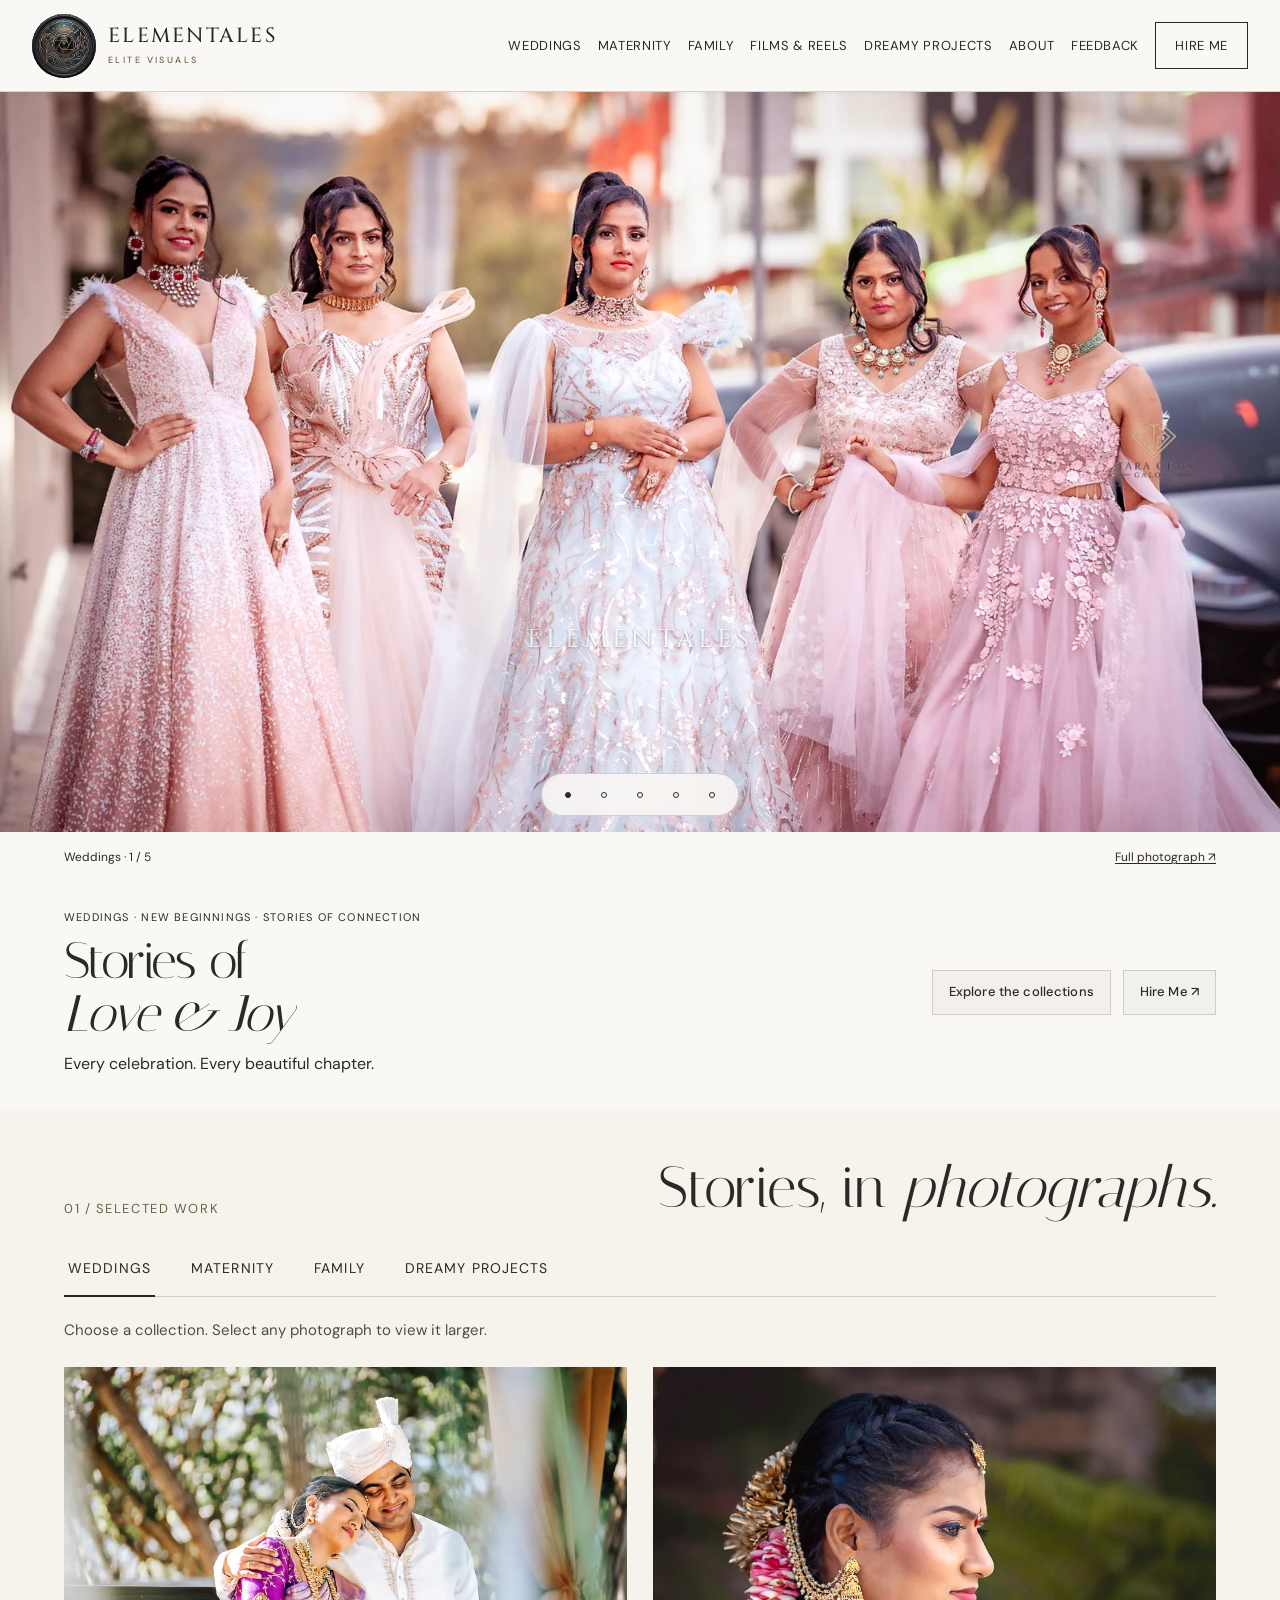
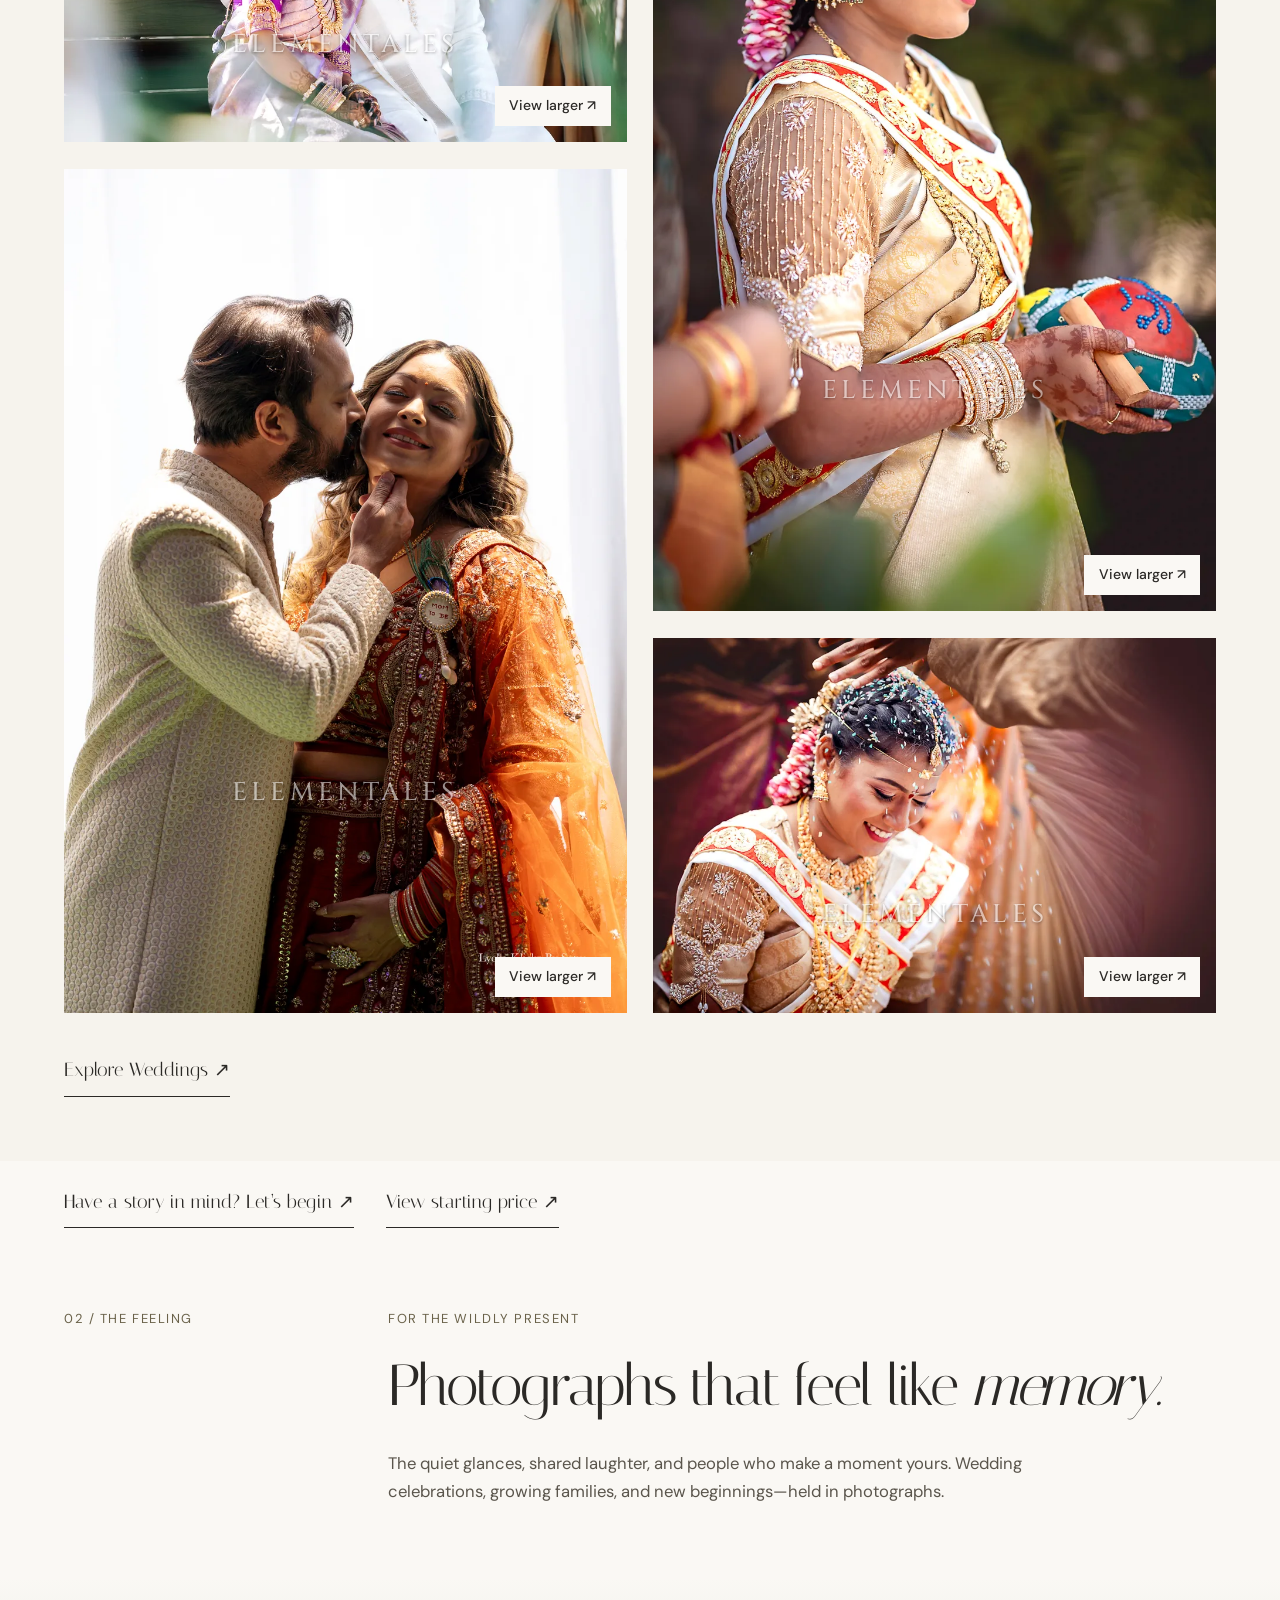
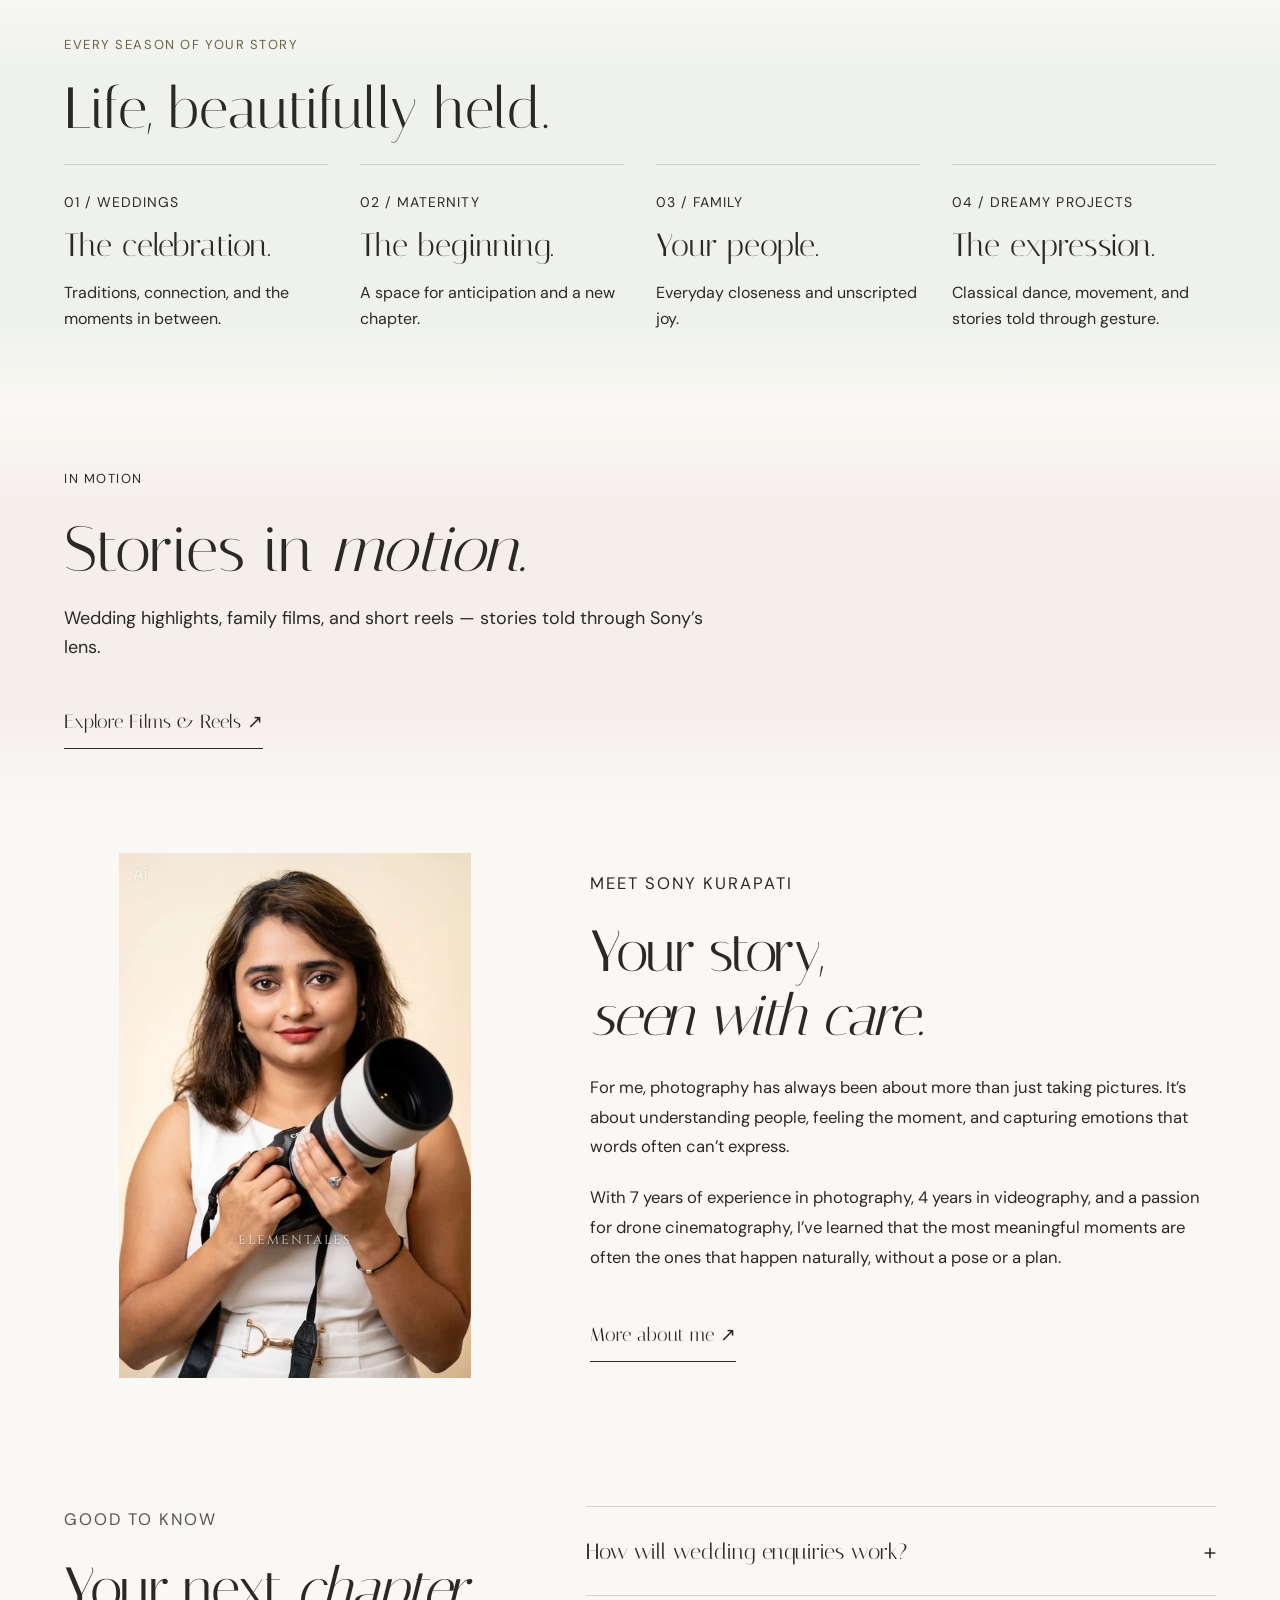
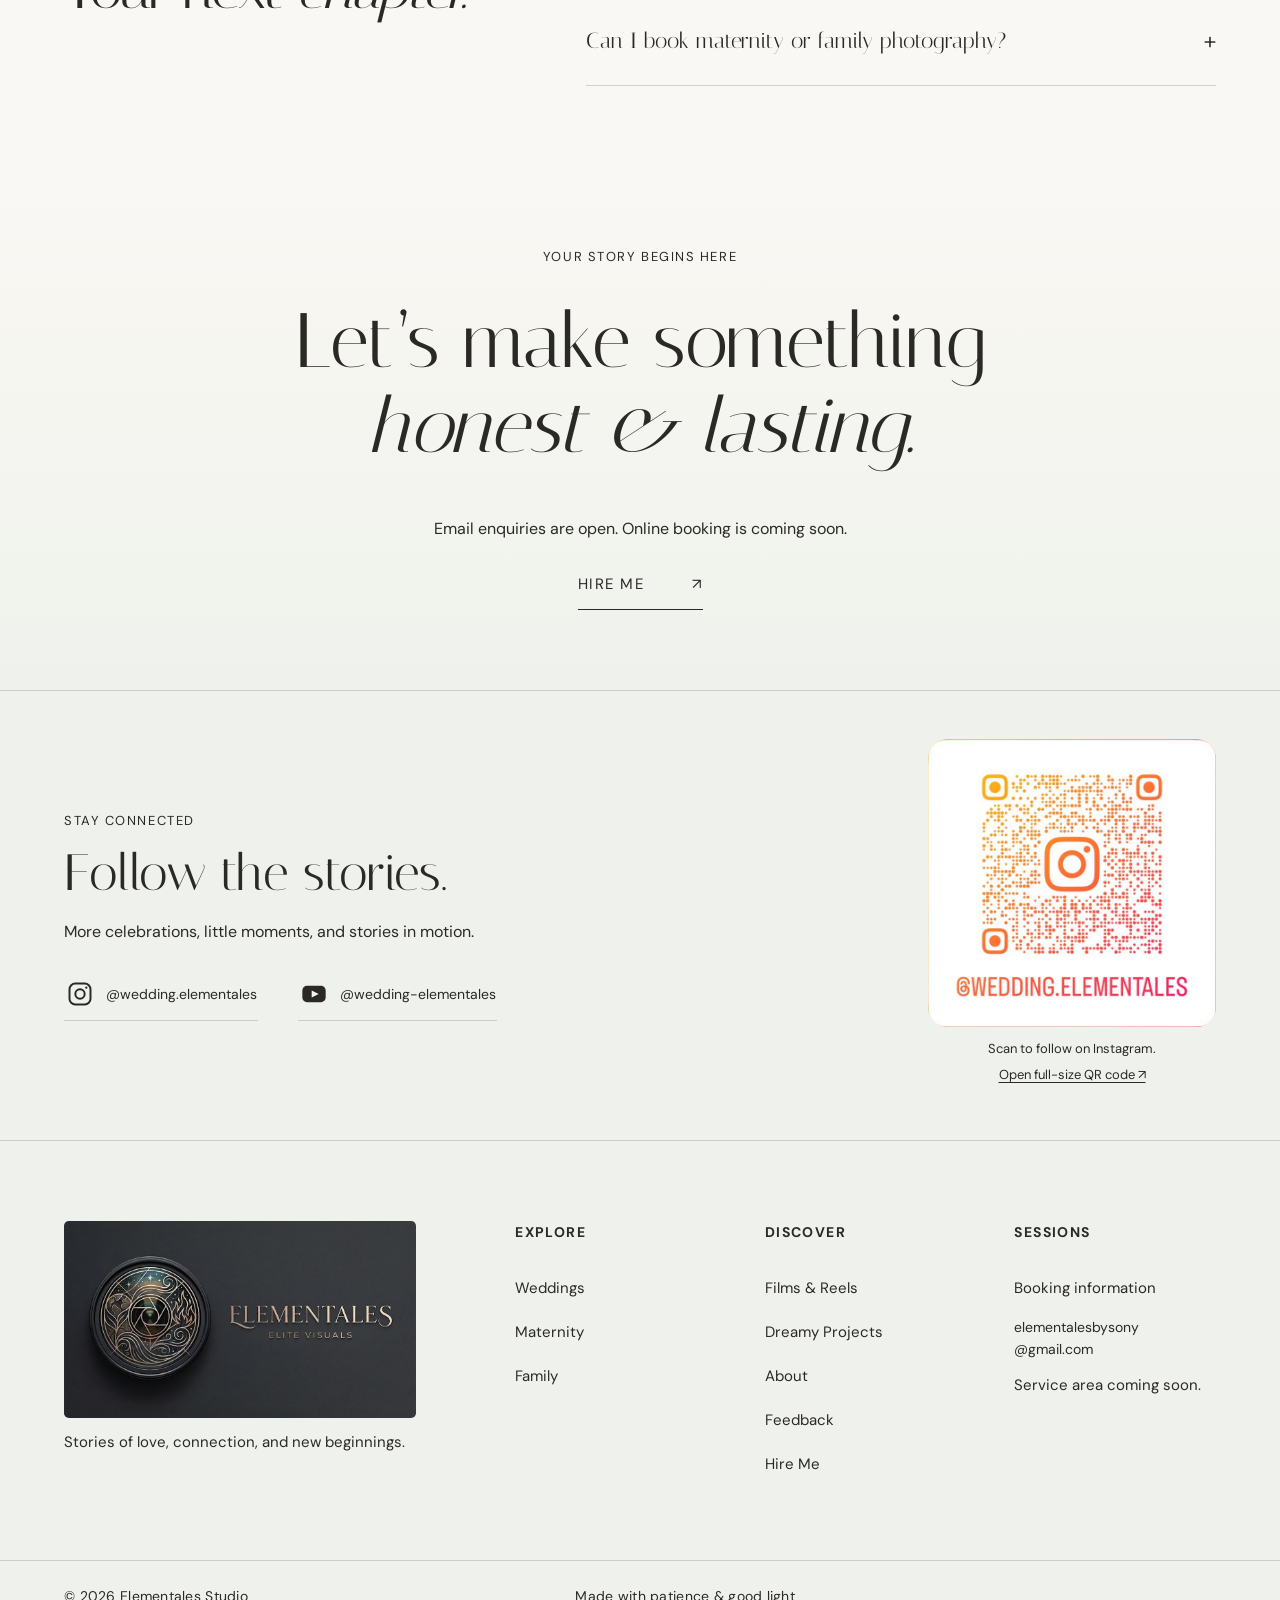
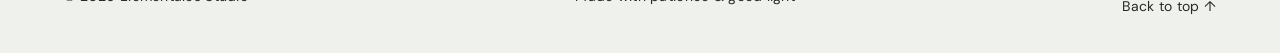
==== commit 48009179: "Match gallery and slideshow watermark sizes and remove photo captions" ====
--- a/index.html
+++ b/index.html
@@ -6,9 +6,9 @@
   <meta name="description" content="Elementales is a wedding and lifestyle photography studio preserving honest, luminous stories in stills and film.">
   <meta name="theme-color" content="#FAF8F4">
   <title>Elementales — Photography in Still & Motion</title>
-  <link rel="stylesheet" href="styles.css?v=20261026-all-photo-watermarks">
+  <link rel="stylesheet" href="styles.css?v=20261026-uniform-watermarks">
   <script src="script.js?v=20261026-all-photo-watermarks" defer></script>
-  <script src="portfolio.js?v=20261026-all-photo-watermarks" defer></script>
+  <script src="portfolio.js?v=20261026-clean-captions" defer></script>
 </head>
 <body class="photo-home">
   <a class="skip-link" href="#main">Skip to content</a>
--- a/styles.css
+++ b/styles.css
@@ -63,7 +63,7 @@
 .image-viewer{box-sizing:border-box;width:min(94vw,75rem);max-width:75rem;max-height:94dvh;padding:1.25rem 1.5rem;border:0;background:var(--paper);color:var(--ink);overflow:auto}
 .image-viewer::backdrop{background:rgba(0,0,0,.86)}.image-viewer[open]{display:block}.viewer-header{display:flex;align-items:center;justify-content:space-between;gap:1rem}.viewer-header h2{font:400 1.6rem/1.3 var(--serif);margin:0}
 .viewer-close,.viewer-controls button{min-height:44px;border:1px solid var(--line);background:transparent;padding:.6rem 1rem;cursor:pointer;font-size:.9375rem}.viewer-controls button:disabled{opacity:.45;cursor:default}
-#viewer-disclosure{font-size:.875rem;color:#514b42;margin:.75rem 0}.viewer-figure{margin:0;text-align:center}.viewer-image{height:60dvh;width:100%;object-fit:contain;background:#e6dfd2}.viewer-figure figcaption{font-size:.9375rem;margin-top:.75rem}
+#viewer-disclosure{font-size:.875rem;color:#514b42;margin:.75rem 0}.viewer-figure{margin:0;text-align:center}.viewer-image{height:60dvh;width:100%;object-fit:contain;background:#e6dfd2}
 .viewer-controls{display:flex;justify-content:space-between;align-items:center;gap:1rem}.viewer-position,.viewer-loading{font-size:.875rem;text-align:center}.viewer-loading:empty{display:none}
 @media(max-width:1180px){.planning-grid{grid-template-columns:1fr}.path-grid,.about-introduction{grid-template-columns:1fr}.experience-section{padding-top:2rem;padding-bottom:3rem}.planning-grid{gap:.5rem}.image-viewer{padding:1rem}.viewer-image{height:55dvh}}
 @media(max-width:520px){.path-grid article,.service-status{padding:1.25rem}.viewer-header h2{font-size:1.25rem}.viewer-controls{gap:.5rem}.viewer-controls button{padding:.6rem .75rem}.viewer-position{font-size:.8125rem}.image-viewer{width:96vw}.viewer-image{height:48dvh}}
@@ -260,13 +260,14 @@
 @media(max-width:520px){.home-preview-pair{grid-template-columns:1fr}.reels-grid{grid-template-columns:minmax(0,1fr)}.reels-grid>article:last-child{grid-column:auto;width:100%}.youtube-short{max-width:22rem;margin-inline:auto}}
 
 /* A quiet signature stays over every slide and its crossfade. */
-.hero-watermark,.photo-watermark{position:absolute;z-index:2;left:50%;top:74%;transform:translate(-50%,-50%);font:500 var(--watermark-size,clamp(.85rem,2vw,2rem))/1.2 "Cinzel",Georgia,serif;letter-spacing:.16em;text-transform:uppercase;white-space:nowrap;color:#fff;opacity:.55;text-shadow:0 1px 3px rgba(0,0,0,.65);pointer-events:none;user-select:none}
+:root{--watermark-standard-size:clamp(.85rem,2vw,2rem)}
+.hero-watermark,.photo-watermark,.gallery-image-link .photo-watermark{position:absolute;z-index:2;left:50%;top:74%;transform:translate(-50%,-50%);font:500 var(--watermark-size,var(--watermark-standard-size))/1.2 "Cinzel",Georgia,serif;letter-spacing:.16em;text-transform:uppercase;white-space:nowrap;color:#fff;opacity:.55;text-shadow:0 1px 3px rgba(0,0,0,.65);pointer-events:none;user-select:none}
 
 /* The signature belongs to the photograph, including enlarged previews. */
 .collection-visual,.photographer-portrait{position:relative}
-.collection-visual{--watermark-size:clamp(.75rem,1.3vw,1.25rem)}
-.gallery-image-link,.photographer-portrait{--watermark-size:clamp(.65rem,1vw,1rem)}
-.viewer-photo{position:relative;display:inline-block;vertical-align:top;width:min(100%,calc(60dvh * var(--viewer-ratio,1)));max-width:100%;--watermark-size:clamp(.65rem,calc(1.2dvh * var(--viewer-ratio,1)),2rem)}
+.collection-visual,.gallery-image-link,.viewer-photo{--watermark-size:var(--watermark-standard-size)}
+.photographer-portrait{--watermark-size:clamp(.65rem,1vw,1rem)}
+.viewer-photo{position:relative;display:inline-block;vertical-align:top;width:min(100%,calc(60dvh * var(--viewer-ratio,1)));max-width:100%}
 .viewer-photo .viewer-image{width:100%;height:auto;max-height:none;background:transparent}
 @media(max-width:1180px){.viewer-photo{width:min(100%,calc(55dvh * var(--viewer-ratio,1)))}}
 @media(max-width:760px){.photographer-story .photographer-portrait{position:relative}}
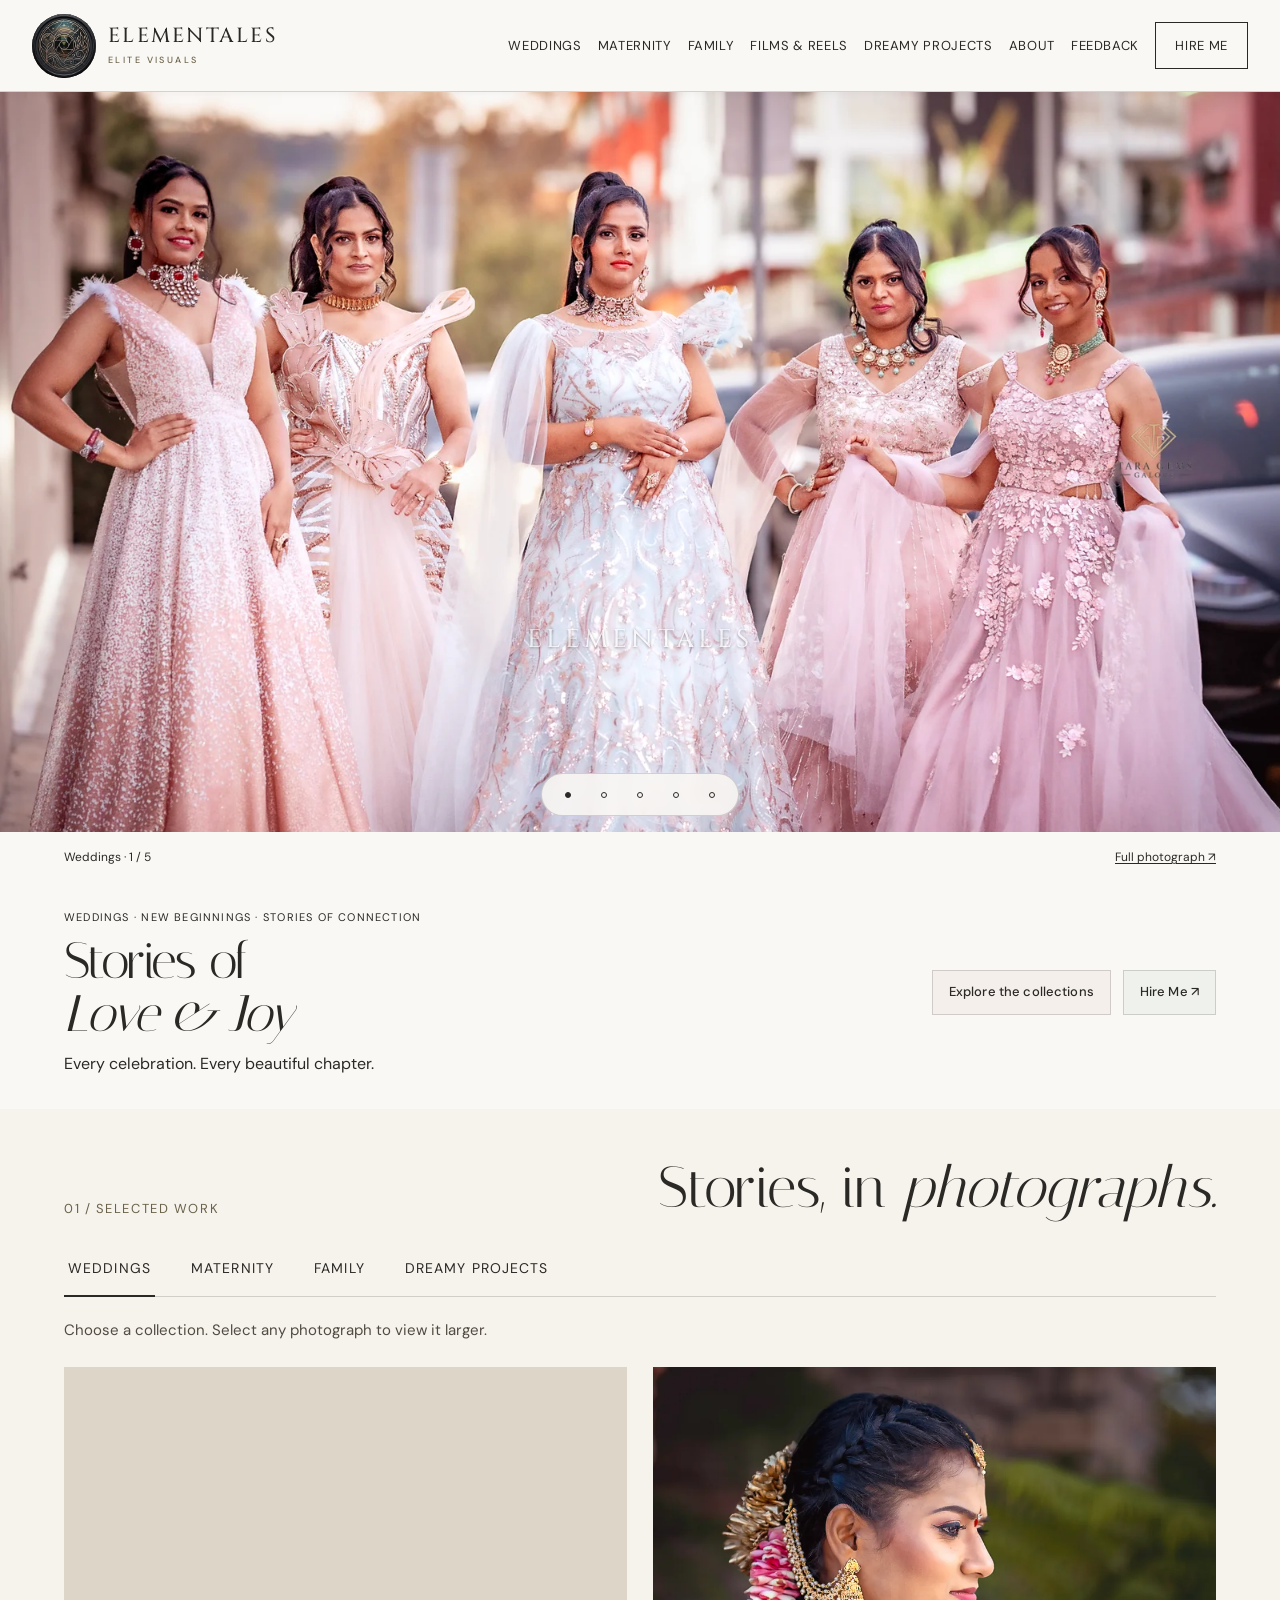
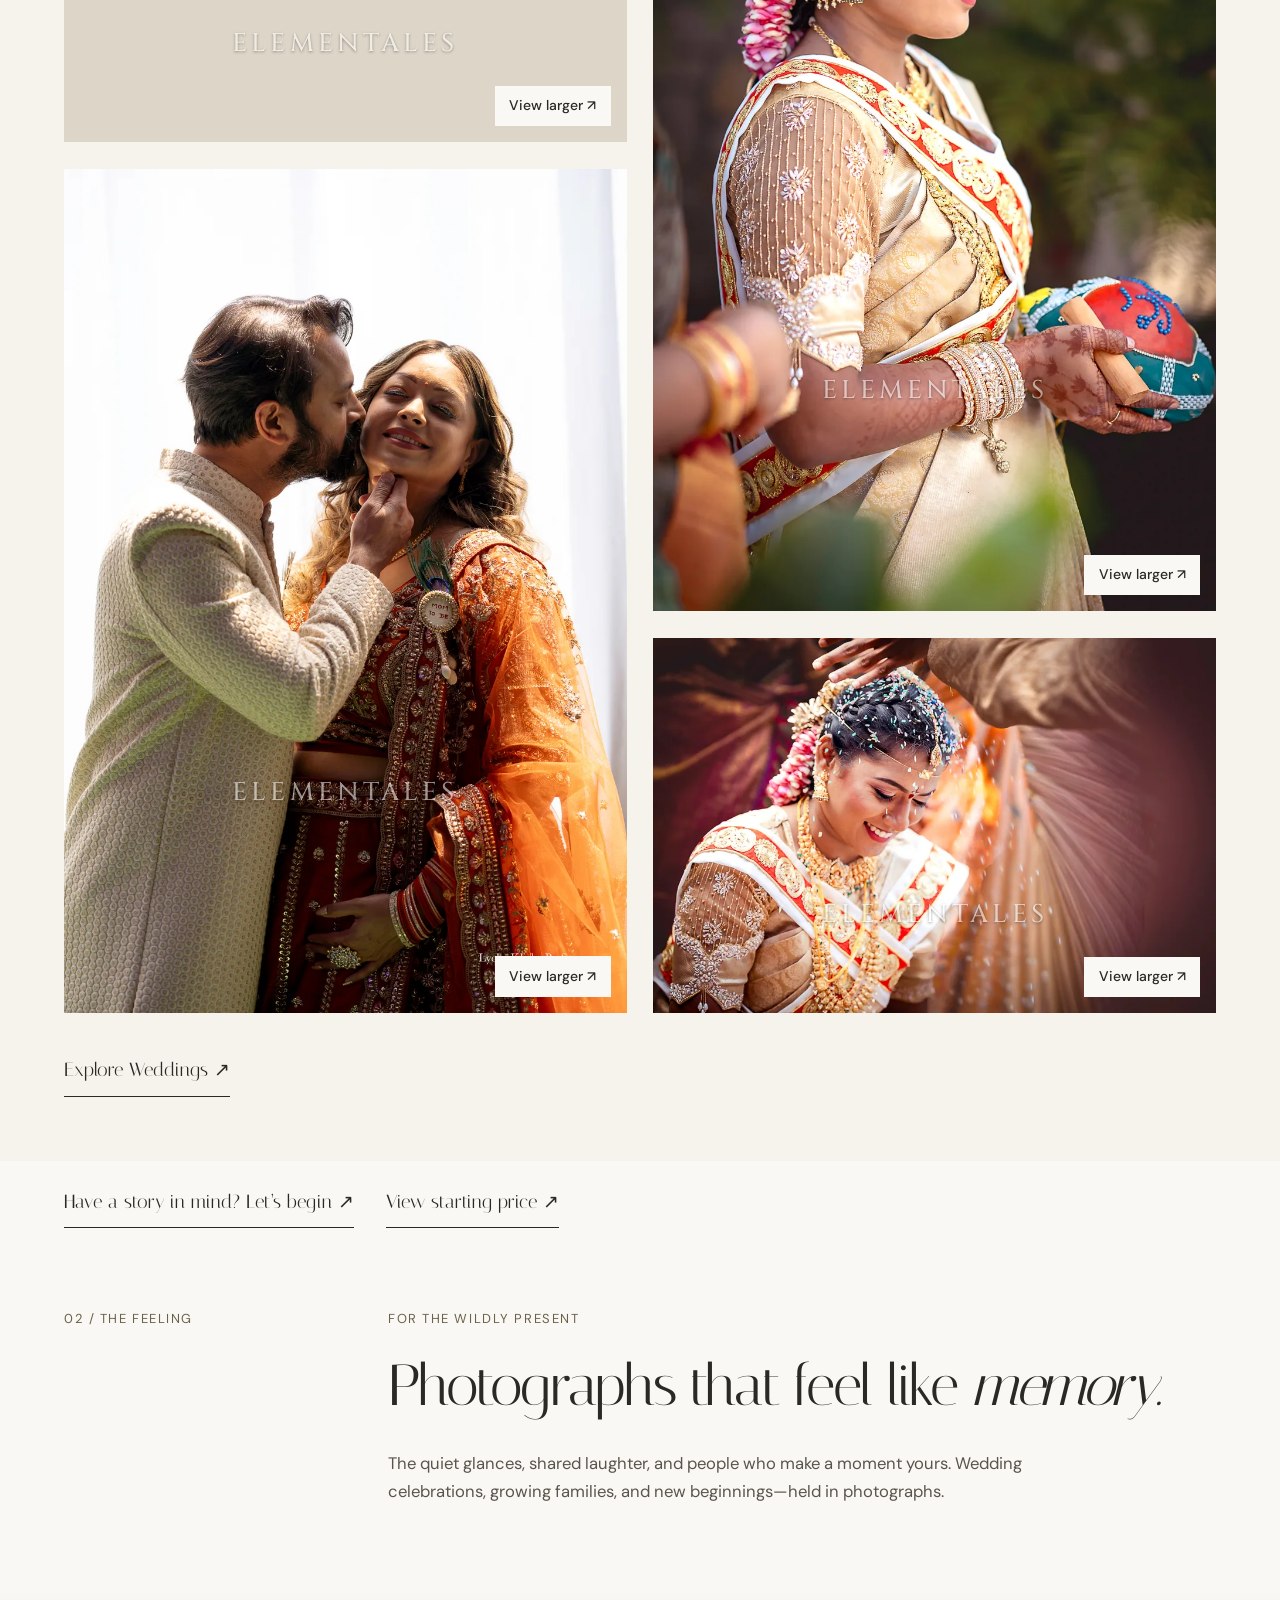
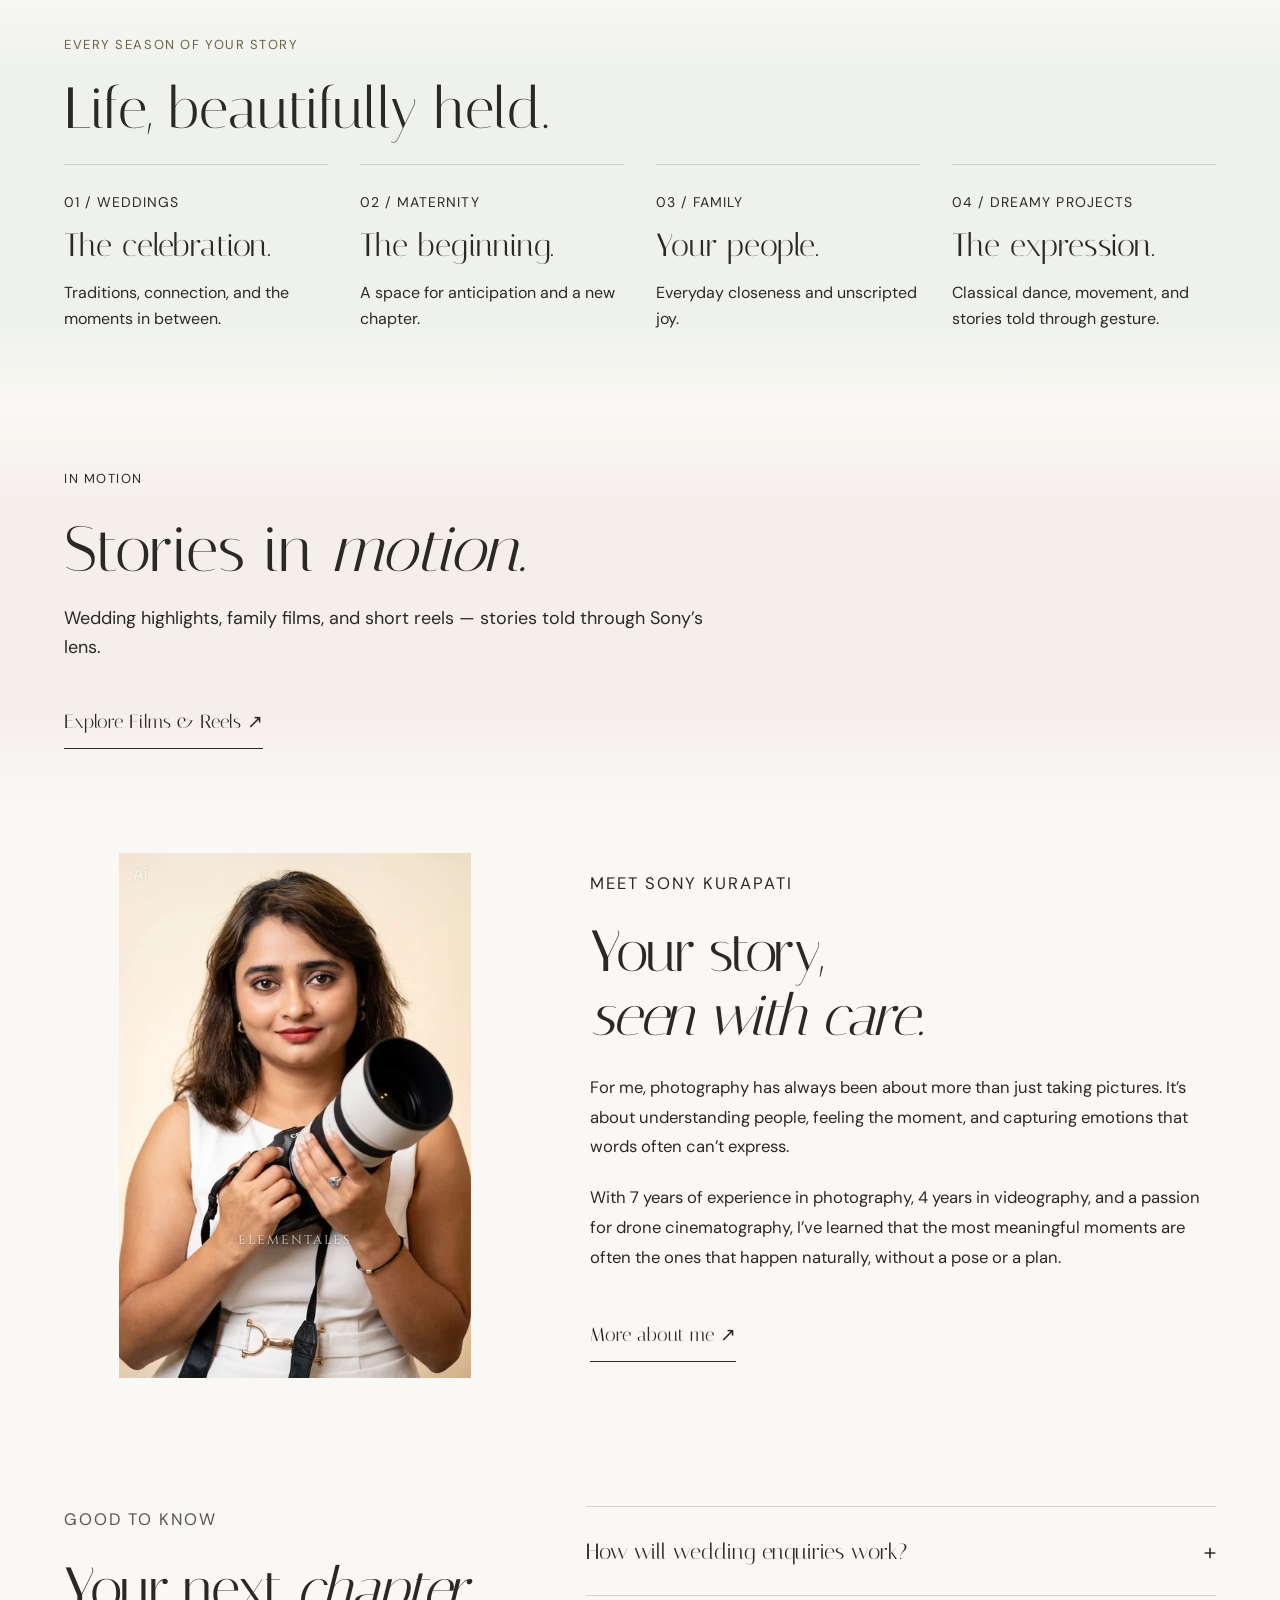
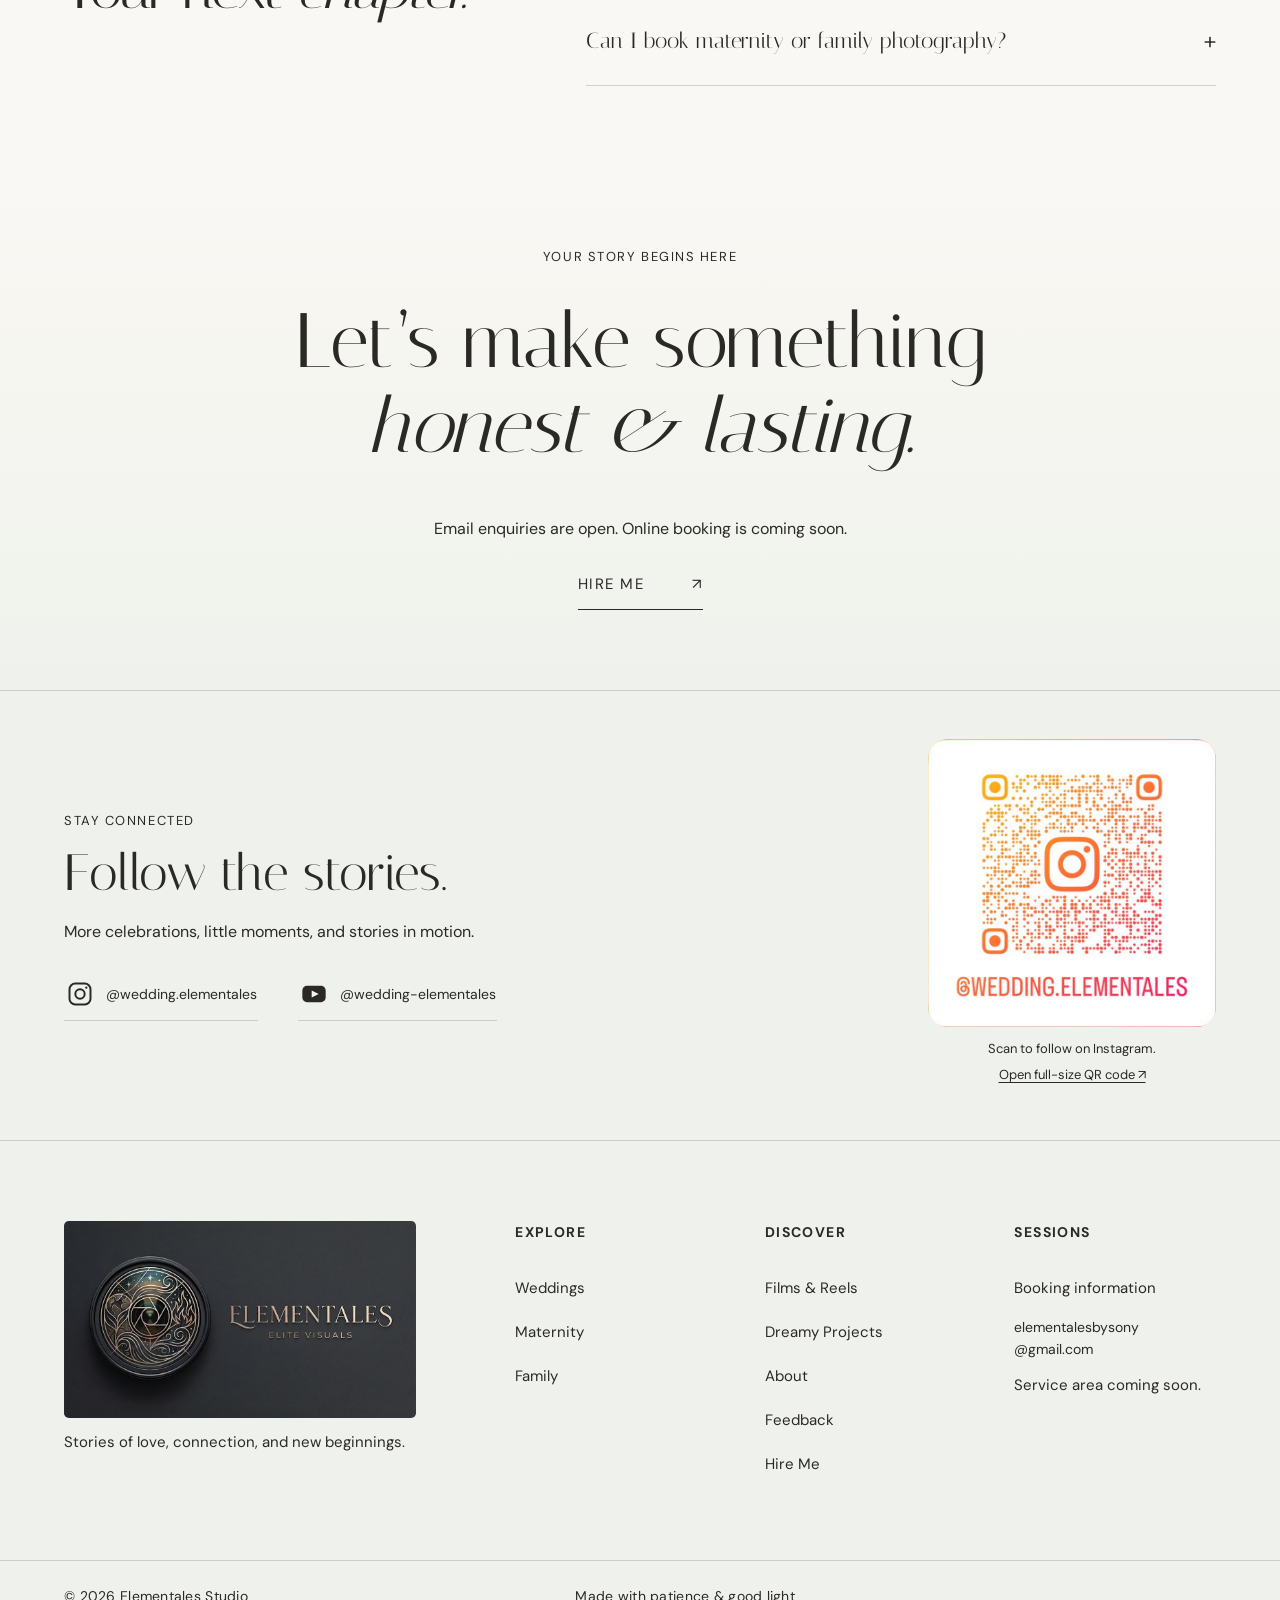
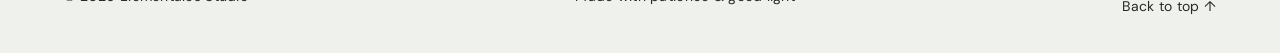
==== commit e9941494: "Add private Drive photo administration with previews and version restore" ====
--- a/index.html
+++ b/index.html
@@ -28,7 +28,7 @@
   <main id="main" tabindex="-1">
     <section id="top" class="grand-hero slideshow-hero" aria-labelledby="hero-title">
 <div class="grand-hero-copy"><p class="eyebrow">Weddings · New beginnings · Stories of connection</p><h1 id="hero-title">Stories of<br><em>Love &amp; Joy</em></h1><p class="hero-note">Every celebration. Every beautiful chapter.</p><div class="hero-actions"><a class="button button-primary" href="#portfolio">Explore the collections</a><a class="button button-secondary" href="contact.html#enquiry">Hire Me ↗</a></div></div>
-<div class="hero-slideshow" data-hero-slideshow tabindex="0" aria-describedby="carousel-instructions" role="region" aria-roledescription="carousel" aria-label="A first glimpse of Elementales"><div class="hero-image-stage"><div class="hero-slides" aria-live="off"><figure class="hero-slide" data-hero-slide data-label="Weddings" data-full="assets/photos/home-dsc00355-2048.webp" role="group" aria-roledescription="slide" aria-label="1 of 5: Weddings"><img src="assets/photos/home-dsc00355-1600.webp" srcset="assets/photos/home-dsc00355-480.webp 480w, assets/photos/home-dsc00355-960.webp 960w, assets/photos/home-dsc00355-1600.webp 1600w, assets/photos/home-dsc00355-2048.webp 2048w" sizes="100vw" width="1600" height="1066" alt="Bride and four women in pastel pink wedding attire standing together outdoors" fetchpriority="high" decoding="async"></figure><figure class="hero-slide" data-hero-slide data-label="Weddings" data-full="assets/photos/weddings-110-2048.webp" role="group" aria-roledescription="slide" aria-label="2 of 5: Weddings" hidden><img src="assets/photos/weddings-110-1600.webp" srcset="assets/photos/weddings-110-480.webp 480w, assets/photos/weddings-110-960.webp 960w, assets/photos/weddings-110-1600.webp 1600w, assets/photos/weddings-110-2048.webp 2048w" sizes="100vw" width="1600" height="1067" alt="Couple in traditional wedding attire leaning together beneath trees" loading="lazy" decoding="async"></figure><figure class="hero-slide" data-hero-slide data-label="Maternity" data-full="assets/photos/maternity-082-2200.webp" role="group" aria-roledescription="slide" aria-label="3 of 5: Maternity" hidden><img src="assets/photos/maternity-082-1600.webp" srcset="assets/photos/maternity-082-480.webp 480w, assets/photos/maternity-082-960.webp 960w, assets/photos/maternity-082-1600.webp 1600w, assets/photos/maternity-082-2200.webp 2200w" sizes="100vw" width="1600" height="1067" alt="Expectant mother in a gold sari holding a lotus beneath an open sky" loading="lazy" decoding="async"></figure><figure class="hero-slide" data-hero-slide data-label="Family" data-full="assets/photos/home-lks07361-2-2200.webp" role="group" aria-roledescription="slide" aria-label="4 of 5: Family" hidden><img src="assets/photos/home-lks07361-2-1600.webp" style="object-position:center 12%" srcset="assets/photos/home-lks07361-2-480.webp 480w, assets/photos/home-lks07361-2-960.webp 960w, assets/photos/home-lks07361-2-1600.webp 1600w, assets/photos/home-lks07361-2-2200.webp 2200w" sizes="100vw" width="1600" height="2400" alt="Expectant mother in a peach gown smiling at her partner beside a wooden wall" loading="lazy" decoding="async"></figure><figure class="hero-slide" data-hero-slide data-label="Dreamy Projects" data-full="assets/photos/dreamy-projects-179-2200.webp" role="group" aria-roledescription="slide" aria-label="5 of 5: Dreamy Projects" hidden><img src="assets/photos/dreamy-projects-179-1600.webp" srcset="assets/photos/dreamy-projects-179-480.webp 480w, assets/photos/dreamy-projects-179-960.webp 960w, assets/photos/dreamy-projects-179-1600.webp 1600w, assets/photos/dreamy-projects-179-2200.webp 2200w" sizes="100vw" width="1600" height="1067" alt="Classical dancer in turquoise and red surrounded by warm orange and pale smoke" loading="lazy" decoding="async"></figure></div><span class="hero-watermark" aria-hidden="true">Elementales</span><div class="hero-slideshow-controls" data-slide-controls hidden><div class="hero-slide-dots" role="group" aria-label="Choose a photograph"><button type="button" data-hero-dot="0" aria-label="Show Weddings photograph" aria-pressed="true"><span aria-hidden="true"></span></button><button type="button" data-hero-dot="1" aria-label="Show Weddings photograph" aria-pressed="false"><span aria-hidden="true"></span></button><button type="button" data-hero-dot="2" aria-label="Show Maternity photograph" aria-pressed="false"><span aria-hidden="true"></span></button><button type="button" data-hero-dot="3" aria-label="Show Family photograph" aria-pressed="false"><span aria-hidden="true"></span></button><button type="button" data-hero-dot="4" aria-label="Show Dreamy Projects photograph" aria-pressed="false"><span aria-hidden="true"></span></button></div></div></div><div class="hero-slide-bar"><p data-slide-caption>Weddings · 1 / 5</p><a data-slide-full href="assets/photos/home-dsc00355-2048.webp" target="_blank" rel="noopener" aria-label="View full Weddings photograph">Full photograph ↗</a></div><p id="carousel-instructions" class="sr-only">Use the photograph dots or left and right arrow keys to browse. Press Space while the carousel is focused to pause or resume automatic rotation.</p><p class="sr-only" data-slide-status aria-live="polite"></p></div></section>
+<div class="hero-slideshow" data-hero-slideshow tabindex="0" aria-describedby="carousel-instructions" role="region" aria-roledescription="carousel" aria-label="A first glimpse of Elementales"><div class="hero-image-stage"><div class="hero-slides" aria-live="off"><!-- photos:start slideshow --><figure class="hero-slide" data-hero-slide data-label="Weddings" data-full="assets/photos/home-dsc00355-2048.webp" role="group" aria-roledescription="slide" aria-label="1 of 5: Weddings"><img src="assets/photos/home-dsc00355-1600.webp" srcset="assets/photos/home-dsc00355-480.webp 480w, assets/photos/home-dsc00355-960.webp 960w, assets/photos/home-dsc00355-1600.webp 1600w, assets/photos/home-dsc00355-2048.webp 2048w" sizes="100vw" width="1600" height="1066" alt="Bride and four women in pastel pink wedding attire standing together outdoors" fetchpriority="high" decoding="async"></figure><figure class="hero-slide" data-hero-slide data-label="Weddings" data-full="assets/photos/weddings-110-2048.webp" role="group" aria-roledescription="slide" aria-label="2 of 5: Weddings" hidden><img src="assets/photos/weddings-110-1600.webp" srcset="assets/photos/weddings-110-480.webp 480w, assets/photos/weddings-110-960.webp 960w, assets/photos/weddings-110-1600.webp 1600w, assets/photos/weddings-110-2048.webp 2048w" sizes="100vw" width="1600" height="1067" alt="Couple in traditional wedding attire leaning together beneath trees" loading="lazy" decoding="async"></figure><figure class="hero-slide" data-hero-slide data-label="Maternity" data-full="assets/photos/maternity-082-2200.webp" role="group" aria-roledescription="slide" aria-label="3 of 5: Maternity" hidden><img src="assets/photos/maternity-082-1600.webp" srcset="assets/photos/maternity-082-480.webp 480w, assets/photos/maternity-082-960.webp 960w, assets/photos/maternity-082-1600.webp 1600w, assets/photos/maternity-082-2200.webp 2200w" sizes="100vw" width="1600" height="1067" alt="Expectant mother in a gold sari holding a lotus beneath an open sky" loading="lazy" decoding="async"></figure><figure class="hero-slide" data-hero-slide data-label="Family" data-full="assets/photos/home-lks07361-2-2200.webp" role="group" aria-roledescription="slide" aria-label="4 of 5: Family" hidden><img src="assets/photos/home-lks07361-2-1600.webp" style="object-position:center 12%" srcset="assets/photos/home-lks07361-2-480.webp 480w, assets/photos/home-lks07361-2-960.webp 960w, assets/photos/home-lks07361-2-1600.webp 1600w, assets/photos/home-lks07361-2-2200.webp 2200w" sizes="100vw" width="1600" height="2400" alt="Expectant mother in a peach gown smiling at her partner beside a wooden wall" loading="lazy" decoding="async"></figure><figure class="hero-slide" data-hero-slide data-label="Dreamy Projects" data-full="assets/photos/dreamy-projects-179-2200.webp" role="group" aria-roledescription="slide" aria-label="5 of 5: Dreamy Projects" hidden><img src="assets/photos/dreamy-projects-179-1600.webp" srcset="assets/photos/dreamy-projects-179-480.webp 480w, assets/photos/dreamy-projects-179-960.webp 960w, assets/photos/dreamy-projects-179-1600.webp 1600w, assets/photos/dreamy-projects-179-2200.webp 2200w" sizes="100vw" width="1600" height="1067" alt="Classical dancer in turquoise and red surrounded by warm orange and pale smoke" loading="lazy" decoding="async"></figure><!-- photos:end slideshow --></div><span class="hero-watermark" aria-hidden="true">Elementales</span><div class="hero-slideshow-controls" data-slide-controls hidden><div class="hero-slide-dots" role="group" aria-label="Choose a photograph"><button type="button" data-hero-dot="0" aria-label="Show Weddings photograph" aria-pressed="true"><span aria-hidden="true"></span></button><button type="button" data-hero-dot="1" aria-label="Show Weddings photograph" aria-pressed="false"><span aria-hidden="true"></span></button><button type="button" data-hero-dot="2" aria-label="Show Maternity photograph" aria-pressed="false"><span aria-hidden="true"></span></button><button type="button" data-hero-dot="3" aria-label="Show Family photograph" aria-pressed="false"><span aria-hidden="true"></span></button><button type="button" data-hero-dot="4" aria-label="Show Dreamy Projects photograph" aria-pressed="false"><span aria-hidden="true"></span></button></div></div></div><div class="hero-slide-bar"><p data-slide-caption>Weddings · 1 / 5</p><a data-slide-full href="assets/photos/home-dsc00355-2048.webp" target="_blank" rel="noopener" aria-label="View full Weddings photograph">Full photograph ↗</a></div><p id="carousel-instructions" class="sr-only">Use the photograph dots or left and right arrow keys to browse. Press Space while the carousel is focused to pause or resume automatic rotation.</p><p class="sr-only" data-slide-status aria-live="polite"></p></div></section>
     <section id="portfolio" class="portfolio section-pad" aria-labelledby="portfolio-title">
       <div class="section-heading reveal">
         <p class="section-number">01 / Selected work</p>
@@ -37,7 +37,7 @@
       <div class="portfolio-tabs" role="group" aria-label="Filter portfolio" hidden><button type="button" aria-pressed="true" data-filter="stories">Weddings</button><button type="button" aria-pressed="false" data-filter="maternity">Maternity</button><button type="button" aria-pressed="false" data-filter="family">Family</button><button type="button" aria-pressed="false" data-filter="dreamy">Dreamy Projects</button></div>
       <p class="sr-only" data-filter-status aria-live="polite">Showing Weddings</p>
 
-<p class="gallery-guidance">Choose a collection. Select any photograph to view it larger.</p><div class="curated-gallery home-preview-gallery" data-gallery><div class="home-preview-pair" data-preview-category="stories" style="--preview-columns:2080fr 2080fr"><div class="home-preview-column"><article class="work-card" data-category="stories"><figure><a class="gallery-image-link" data-gallery-item href="assets/photos/weddings-110-2048.webp" data-caption="Weddings · Couple in traditional wedding attire leaning together beneath trees" aria-label="View photograph: Couple in traditional wedding attire leaning together beneath trees"><img src="assets/photos/weddings-110-960.webp" srcset="assets/photos/weddings-110-480.webp 480w, assets/photos/weddings-110-960.webp 960w, assets/photos/weddings-110-1600.webp 1600w, assets/photos/weddings-110-2048.webp 2048w" sizes="(max-width:520px) 100vw, 50vw" width="960" height="640" alt="Couple in traditional wedding attire leaning together beneath trees" loading="lazy" decoding="async"><span class="photo-watermark" aria-hidden="true">Elementales</span><span class="gallery-enlarge" aria-hidden="true">View larger ↗</span></a></figure></article><article class="work-card" data-category="stories"><figure><a class="gallery-image-link" data-gallery-item href="assets/photos/weddings-004-1365.webp" data-caption="Weddings · Partner kissing the cheek of a smiling woman in orange and gold wedding attire" aria-label="View photograph: Partner kissing the cheek of a smiling woman in orange and gold wedding attire"><img src="assets/photos/weddings-004-960.webp" srcset="assets/photos/weddings-004-480.webp 480w, assets/photos/weddings-004-960.webp 960w, assets/photos/weddings-004-1365.webp 1365w" sizes="(max-width:520px) 100vw, 50vw" width="960" height="1440" alt="Partner kissing the cheek of a smiling woman in orange and gold wedding attire" loading="lazy" decoding="async"><span class="photo-watermark" aria-hidden="true">Elementales</span><span class="gallery-enlarge" aria-hidden="true">View larger ↗</span></a></figure></article></div><div class="home-preview-column"><article class="work-card" data-category="stories"><figure><a class="gallery-image-link" data-gallery-item href="assets/photos/weddings-140-1365.webp" data-caption="Weddings · Bride in a pale gold sari with flowers in her hair" aria-label="View photograph: Bride in a pale gold sari with flowers in her hair"><img src="assets/photos/weddings-140-960.webp" srcset="assets/photos/weddings-140-480.webp 480w, assets/photos/weddings-140-960.webp 960w, assets/photos/weddings-140-1365.webp 1365w" sizes="(max-width:520px) 100vw, 50vw" width="960" height="1440" alt="Bride in a pale gold sari with flowers in her hair" loading="lazy" decoding="async"><span class="photo-watermark" aria-hidden="true">Elementales</span><span class="gallery-enlarge" aria-hidden="true">View larger ↗</span></a></figure></article><article class="work-card" data-category="stories"><figure><a class="gallery-image-link" data-gallery-item href="assets/photos/weddings-135-2048.webp" data-caption="Weddings · Bride smiling as grains fall over her hair during a wedding ceremony" aria-label="View photograph: Bride smiling as grains fall over her hair during a wedding ceremony"><img src="assets/photos/weddings-135-960.webp" srcset="assets/photos/weddings-135-480.webp 480w, assets/photos/weddings-135-960.webp 960w, assets/photos/weddings-135-1600.webp 1600w, assets/photos/weddings-135-2048.webp 2048w" sizes="(max-width:520px) 100vw, 50vw" width="960" height="640" alt="Bride smiling as grains fall over her hair during a wedding ceremony" loading="lazy" decoding="async"><span class="photo-watermark" aria-hidden="true">Elementales</span><span class="gallery-enlarge" aria-hidden="true">View larger ↗</span></a></figure></article></div></div><div class="home-preview-pair" data-preview-category="maternity" style="--preview-columns:2080fr 2080fr"><div class="home-preview-column"><article class="work-card" data-category="maternity"><figure><a class="gallery-image-link" data-gallery-item href="assets/photos/maternity-040-2200.webp" data-caption="Maternity · Expectant mother in a red sari with fabric flowing across a dramatic lakeside scene" aria-label="View photograph: Expectant mother in a red sari with fabric flowing across a dramatic lakeside scene"><img src="assets/photos/maternity-040-960.webp" srcset="assets/photos/maternity-040-480.webp 480w, assets/photos/maternity-040-960.webp 960w, assets/photos/maternity-040-1600.webp 1600w, assets/photos/maternity-040-2200.webp 2200w" sizes="(max-width:520px) 100vw, 50vw" width="960" height="640" alt="Expectant mother in a red sari with fabric flowing across a dramatic lakeside scene" loading="lazy" decoding="async"><span class="photo-watermark" aria-hidden="true">Elementales</span><span class="gallery-enlarge" aria-hidden="true">View larger ↗</span></a></figure></article><article class="work-card" data-category="maternity"><figure><a class="gallery-image-link" data-gallery-item href="assets/photos/maternity-195-1467.webp" data-caption="Maternity · Expectant mother in a peach gown leaning toward her partner beside a wooden wall" aria-label="View photograph: Expectant mother in a peach gown leaning toward her partner beside a wooden wall"><img src="assets/photos/maternity-195-960.webp" srcset="assets/photos/maternity-195-480.webp 480w, assets/photos/maternity-195-960.webp 960w, assets/photos/maternity-195-1467.webp 1467w" sizes="(max-width:520px) 100vw, 50vw" width="960" height="1440" alt="Expectant mother in a peach gown leaning toward her partner beside a wooden wall" loading="lazy" decoding="async"><span class="photo-watermark" aria-hidden="true">Elementales</span><span class="gallery-enlarge" aria-hidden="true">View larger ↗</span></a></figure></article></div><div class="home-preview-column"><article class="work-card" data-category="maternity"><figure><a class="gallery-image-link" data-gallery-item href="assets/photos/maternity-193-1467.webp" data-caption="Maternity · Expectant mother in a textured peach gown beside a white porch" aria-label="View photograph: Expectant mother in a textured peach gown beside a white porch"><img src="assets/photos/maternity-193-960.webp" srcset="assets/photos/maternity-193-480.webp 480w, assets/photos/maternity-193-960.webp 960w, assets/photos/maternity-193-1467.webp 1467w" sizes="(max-width:520px) 100vw, 50vw" width="960" height="1440" alt="Expectant mother in a textured peach gown beside a white porch" loading="lazy" decoding="async"><span class="photo-watermark" aria-hidden="true">Elementales</span><span class="gallery-enlarge" aria-hidden="true">View larger ↗</span></a></figure></article><article class="work-card" data-category="maternity"><figure><a class="gallery-image-link" data-gallery-item href="assets/photos/maternity-082-2200.webp" data-caption="Maternity · Expectant mother in a gold sari holding a lotus beneath an open sky" aria-label="View photograph: Expectant mother in a gold sari holding a lotus beneath an open sky"><img src="assets/photos/maternity-082-960.webp" srcset="assets/photos/maternity-082-480.webp 480w, assets/photos/maternity-082-960.webp 960w, assets/photos/maternity-082-1600.webp 1600w, assets/photos/maternity-082-2200.webp 2200w" sizes="(max-width:520px) 100vw, 50vw" width="960" height="640" alt="Expectant mother in a gold sari holding a lotus beneath an open sky" loading="lazy" decoding="async"><span class="photo-watermark" aria-hidden="true">Elementales</span><span class="gallery-enlarge" aria-hidden="true">View larger ↗</span></a></figure></article></div></div><div class="home-preview-pair" data-preview-category="family" style="--preview-columns:2080fr 2119fr"><div class="home-preview-column"><article class="work-card" data-category="family"><figure><a class="gallery-image-link" data-gallery-item href="assets/photos/family-067-1365.webp" data-caption="Family · Two parents smiling down at the baby held between them outdoors" aria-label="View photograph: Two parents smiling down at the baby held between them outdoors"><img src="assets/photos/family-067-960.webp" srcset="assets/photos/family-067-480.webp 480w, assets/photos/family-067-960.webp 960w, assets/photos/family-067-1365.webp 1365w" sizes="(max-width:520px) 100vw, 50vw" width="960" height="1440" alt="Two parents smiling down at the baby held between them outdoors" loading="lazy" decoding="async"><span class="photo-watermark" aria-hidden="true">Elementales</span><span class="gallery-enlarge" aria-hidden="true">View larger ↗</span></a></figure></article><article class="work-card" data-category="family"><figure><a class="gallery-image-link" data-gallery-item href="assets/photos/family-070-2048.webp" data-caption="Family · Baby peeking out from beneath a soft cream blanket" aria-label="View photograph: Baby peeking out from beneath a soft cream blanket"><img src="assets/photos/family-070-960.webp" srcset="assets/photos/family-070-480.webp 480w, assets/photos/family-070-960.webp 960w, assets/photos/family-070-1600.webp 1600w, assets/photos/family-070-2048.webp 2048w" sizes="(max-width:520px) 100vw, 50vw" width="960" height="679" alt="Baby peeking out from beneath a soft cream blanket" loading="lazy" decoding="async"><span class="photo-watermark" aria-hidden="true">Elementales</span><span class="gallery-enlarge" aria-hidden="true">View larger ↗</span></a></figure></article></div><div class="home-preview-column"><article class="work-card" data-category="family"><figure><a class="gallery-image-link" data-gallery-item href="assets/photos/family-031-2048.webp" data-caption="Family · Woman sitting on a wooden bridge with a young child in her arms" aria-label="View photograph: Woman sitting on a wooden bridge with a young child in her arms"><img src="assets/photos/family-031-960.webp" srcset="assets/photos/family-031-480.webp 480w, assets/photos/family-031-960.webp 960w, assets/photos/family-031-1600.webp 1600w, assets/photos/family-031-2048.webp 2048w" sizes="(max-width:520px) 100vw, 50vw" width="960" height="640" alt="Woman sitting on a wooden bridge with a young child in her arms" loading="lazy" decoding="async"><span class="photo-watermark" aria-hidden="true">Elementales</span><span class="gallery-enlarge" aria-hidden="true">View larger ↗</span></a></figure></article><article class="work-card" data-category="family"><figure><a class="gallery-image-link" data-gallery-item href="assets/photos/family-057-1467.webp" data-caption="Family · Young boy in traditional clothing seated against warm gold drapery" aria-label="View photograph: Young boy in traditional clothing seated against warm gold drapery"><img src="assets/photos/family-057-960.webp" srcset="assets/photos/family-057-480.webp 480w, assets/photos/family-057-960.webp 960w, assets/photos/family-057-1467.webp 1467w" sizes="(max-width:520px) 100vw, 50vw" width="960" height="1440" alt="Young boy in traditional clothing seated against warm gold drapery" loading="lazy" decoding="async"><span class="photo-watermark" aria-hidden="true">Elementales</span><span class="gallery-enlarge" aria-hidden="true">View larger ↗</span></a></figure></article></div></div><div class="home-preview-pair" data-preview-category="dreamy" style="--preview-columns:2078fr 2080fr"><div class="home-preview-column"><article class="work-card" data-category="dreamy"><figure><a class="gallery-image-link" data-gallery-item href="assets/photos/dreamy-projects-179-2200.webp" data-caption="Dreamy Projects · Classical dancer in turquoise and red surrounded by warm orange and pale smoke" aria-label="View photograph: Classical dancer in turquoise and red surrounded by warm orange and pale smoke"><img src="assets/photos/dreamy-projects-179-960.webp" srcset="assets/photos/dreamy-projects-179-480.webp 480w, assets/photos/dreamy-projects-179-960.webp 960w, assets/photos/dreamy-projects-179-1600.webp 1600w, assets/photos/dreamy-projects-179-2200.webp 2200w" sizes="(max-width:520px) 100vw, 50vw" width="960" height="640" alt="Classical dancer in turquoise and red surrounded by warm orange and pale smoke" loading="lazy" decoding="async"><span class="photo-watermark" aria-hidden="true">Elementales</span><span class="gallery-enlarge" aria-hidden="true">View larger ↗</span></a></figure></article><article class="work-card" data-category="dreamy"><figure><a class="gallery-image-link" data-gallery-item href="assets/photos/dreamy-projects-044-1467.webp" data-caption="Dreamy Projects · Classical dancer in red posing beneath a glowing ornate arch" aria-label="View photograph: Classical dancer in red posing beneath a glowing ornate arch"><img src="assets/photos/dreamy-projects-044-960.webp" srcset="assets/photos/dreamy-projects-044-480.webp 480w, assets/photos/dreamy-projects-044-960.webp 960w, assets/photos/dreamy-projects-044-1467.webp 1467w" sizes="(max-width:520px) 100vw, 50vw" width="960" height="1440" alt="Classical dancer in red posing beneath a glowing ornate arch" loading="lazy" decoding="async"><span class="photo-watermark" aria-hidden="true">Elementales</span><span class="gallery-enlarge" aria-hidden="true">View larger ↗</span></a></figure></article></div><div class="home-preview-column"><article class="work-card" data-category="dreamy"><figure><a class="gallery-image-link" data-gallery-item href="assets/photos/dreamy-projects-001-1469.webp" data-caption="Dreamy Projects · Classical dancer in blue and turquoise holding a brass plate" aria-label="View photograph: Classical dancer in blue and turquoise holding a brass plate"><img src="assets/photos/dreamy-projects-001-960.webp" srcset="assets/photos/dreamy-projects-001-480.webp 480w, assets/photos/dreamy-projects-001-960.webp 960w, assets/photos/dreamy-projects-001-1469.webp 1469w" sizes="(max-width:520px) 100vw, 50vw" width="960" height="1438" alt="Classical dancer in blue and turquoise holding a brass plate" loading="lazy" decoding="async"><span class="photo-watermark" aria-hidden="true">Elementales</span><span class="gallery-enlarge" aria-hidden="true">View larger ↗</span></a></figure></article><article class="work-card" data-category="dreamy"><figure><a class="gallery-image-link" data-gallery-item href="assets/photos/dreamy-projects-107-2048.webp" data-caption="Dreamy Projects · Ensemble of dancers performing across a stage before a colorful backdrop" aria-label="View photograph: Ensemble of dancers performing across a stage before a colorful backdrop"><img src="assets/photos/dreamy-projects-107-960.webp" srcset="assets/photos/dreamy-projects-107-480.webp 480w, assets/photos/dreamy-projects-107-960.webp 960w, assets/photos/dreamy-projects-107-1600.webp 1600w, assets/photos/dreamy-projects-107-2048.webp 2048w" sizes="(max-width:520px) 100vw, 50vw" width="960" height="640" alt="Ensemble of dancers performing across a stage before a colorful backdrop" loading="lazy" decoding="async"><span class="photo-watermark" aria-hidden="true">Elementales</span><span class="gallery-enlarge" aria-hidden="true">View larger ↗</span></a></figure></article></div></div></div><div class="gallery-next" data-category="stories"><a class="text-link" href="weddings.html">Explore Weddings ↗</a></div><div class="gallery-next" data-category="maternity"><a class="text-link" href="maternity.html">Explore Maternity ↗</a></div><div class="gallery-next" data-category="family"><a class="text-link" href="family.html">Explore Family ↗</a></div><div class="gallery-next" data-category="dreamy"><a class="text-link" href="dreamy-projects.html">Explore Dreamy Projects ↗</a></div>
+<p class="gallery-guidance">Choose a collection. Select any photograph to view it larger.</p><!-- photos:start home-gallery --><div class="curated-gallery home-preview-gallery" data-gallery><div class="home-preview-pair" data-preview-category="stories" style="--preview-columns:2080fr 2080fr"><div class="home-preview-column"><article class="work-card" data-category="stories"><figure><a class="gallery-image-link" data-gallery-item href="assets/photos/weddings-110-2048.webp" data-caption="Weddings · Couple in traditional wedding attire leaning together beneath trees" aria-label="View photograph: Couple in traditional wedding attire leaning together beneath trees"><img src="assets/photos/weddings-110-960.webp" srcset="assets/photos/weddings-110-480.webp 480w, assets/photos/weddings-110-960.webp 960w, assets/photos/weddings-110-1600.webp 1600w, assets/photos/weddings-110-2048.webp 2048w" sizes="(max-width:520px) 100vw, 50vw" width="960" height="640" alt="Couple in traditional wedding attire leaning together beneath trees" loading="lazy" decoding="async"><span class="photo-watermark" aria-hidden="true">Elementales</span><span class="gallery-enlarge" aria-hidden="true">View larger ↗</span></a></figure></article><article class="work-card" data-category="stories"><figure><a class="gallery-image-link" data-gallery-item href="assets/photos/weddings-004-1365.webp" data-caption="Weddings · Partner kissing the cheek of a smiling woman in orange and gold wedding attire" aria-label="View photograph: Partner kissing the cheek of a smiling woman in orange and gold wedding attire"><img src="assets/photos/weddings-004-960.webp" srcset="assets/photos/weddings-004-480.webp 480w, assets/photos/weddings-004-960.webp 960w, assets/photos/weddings-004-1365.webp 1365w" sizes="(max-width:520px) 100vw, 50vw" width="960" height="1440" alt="Partner kissing the cheek of a smiling woman in orange and gold wedding attire" loading="lazy" decoding="async"><span class="photo-watermark" aria-hidden="true">Elementales</span><span class="gallery-enlarge" aria-hidden="true">View larger ↗</span></a></figure></article></div><div class="home-preview-column"><article class="work-card" data-category="stories"><figure><a class="gallery-image-link" data-gallery-item href="assets/photos/weddings-140-1365.webp" data-caption="Weddings · Bride in a pale gold sari with flowers in her hair" aria-label="View photograph: Bride in a pale gold sari with flowers in her hair"><img src="assets/photos/weddings-140-960.webp" srcset="assets/photos/weddings-140-480.webp 480w, assets/photos/weddings-140-960.webp 960w, assets/photos/weddings-140-1365.webp 1365w" sizes="(max-width:520px) 100vw, 50vw" width="960" height="1440" alt="Bride in a pale gold sari with flowers in her hair" loading="lazy" decoding="async"><span class="photo-watermark" aria-hidden="true">Elementales</span><span class="gallery-enlarge" aria-hidden="true">View larger ↗</span></a></figure></article><article class="work-card" data-category="stories"><figure><a class="gallery-image-link" data-gallery-item href="assets/photos/weddings-135-2048.webp" data-caption="Weddings · Bride smiling as grains fall over her hair during a wedding ceremony" aria-label="View photograph: Bride smiling as grains fall over her hair during a wedding ceremony"><img src="assets/photos/weddings-135-960.webp" srcset="assets/photos/weddings-135-480.webp 480w, assets/photos/weddings-135-960.webp 960w, assets/photos/weddings-135-1600.webp 1600w, assets/photos/weddings-135-2048.webp 2048w" sizes="(max-width:520px) 100vw, 50vw" width="960" height="640" alt="Bride smiling as grains fall over her hair during a wedding ceremony" loading="lazy" decoding="async"><span class="photo-watermark" aria-hidden="true">Elementales</span><span class="gallery-enlarge" aria-hidden="true">View larger ↗</span></a></figure></article></div></div><div class="home-preview-pair" data-preview-category="maternity" style="--preview-columns:2080fr 2080fr"><div class="home-preview-column"><article class="work-card" data-category="maternity"><figure><a class="gallery-image-link" data-gallery-item href="assets/photos/maternity-040-2200.webp" data-caption="Maternity · Expectant mother in a red sari with fabric flowing across a dramatic lakeside scene" aria-label="View photograph: Expectant mother in a red sari with fabric flowing across a dramatic lakeside scene"><img src="assets/photos/maternity-040-960.webp" srcset="assets/photos/maternity-040-480.webp 480w, assets/photos/maternity-040-960.webp 960w, assets/photos/maternity-040-1600.webp 1600w, assets/photos/maternity-040-2200.webp 2200w" sizes="(max-width:520px) 100vw, 50vw" width="960" height="640" alt="Expectant mother in a red sari with fabric flowing across a dramatic lakeside scene" loading="lazy" decoding="async"><span class="photo-watermark" aria-hidden="true">Elementales</span><span class="gallery-enlarge" aria-hidden="true">View larger ↗</span></a></figure></article><article class="work-card" data-category="maternity"><figure><a class="gallery-image-link" data-gallery-item href="assets/photos/maternity-195-1467.webp" data-caption="Maternity · Expectant mother in a peach gown leaning toward her partner beside a wooden wall" aria-label="View photograph: Expectant mother in a peach gown leaning toward her partner beside a wooden wall"><img src="assets/photos/maternity-195-960.webp" srcset="assets/photos/maternity-195-480.webp 480w, assets/photos/maternity-195-960.webp 960w, assets/photos/maternity-195-1467.webp 1467w" sizes="(max-width:520px) 100vw, 50vw" width="960" height="1440" alt="Expectant mother in a peach gown leaning toward her partner beside a wooden wall" loading="lazy" decoding="async"><span class="photo-watermark" aria-hidden="true">Elementales</span><span class="gallery-enlarge" aria-hidden="true">View larger ↗</span></a></figure></article></div><div class="home-preview-column"><article class="work-card" data-category="maternity"><figure><a class="gallery-image-link" data-gallery-item href="assets/photos/maternity-193-1467.webp" data-caption="Maternity · Expectant mother in a textured peach gown beside a white porch" aria-label="View photograph: Expectant mother in a textured peach gown beside a white porch"><img src="assets/photos/maternity-193-960.webp" srcset="assets/photos/maternity-193-480.webp 480w, assets/photos/maternity-193-960.webp 960w, assets/photos/maternity-193-1467.webp 1467w" sizes="(max-width:520px) 100vw, 50vw" width="960" height="1440" alt="Expectant mother in a textured peach gown beside a white porch" loading="lazy" decoding="async"><span class="photo-watermark" aria-hidden="true">Elementales</span><span class="gallery-enlarge" aria-hidden="true">View larger ↗</span></a></figure></article><article class="work-card" data-category="maternity"><figure><a class="gallery-image-link" data-gallery-item href="assets/photos/maternity-082-2200.webp" data-caption="Maternity · Expectant mother in a gold sari holding a lotus beneath an open sky" aria-label="View photograph: Expectant mother in a gold sari holding a lotus beneath an open sky"><img src="assets/photos/maternity-082-960.webp" srcset="assets/photos/maternity-082-480.webp 480w, assets/photos/maternity-082-960.webp 960w, assets/photos/maternity-082-1600.webp 1600w, assets/photos/maternity-082-2200.webp 2200w" sizes="(max-width:520px) 100vw, 50vw" width="960" height="640" alt="Expectant mother in a gold sari holding a lotus beneath an open sky" loading="lazy" decoding="async"><span class="photo-watermark" aria-hidden="true">Elementales</span><span class="gallery-enlarge" aria-hidden="true">View larger ↗</span></a></figure></article></div></div><div class="home-preview-pair" data-preview-category="family" style="--preview-columns:2080fr 2119fr"><div class="home-preview-column"><article class="work-card" data-category="family"><figure><a class="gallery-image-link" data-gallery-item href="assets/photos/family-067-1365.webp" data-caption="Family · Two parents smiling down at the baby held between them outdoors" aria-label="View photograph: Two parents smiling down at the baby held between them outdoors"><img src="assets/photos/family-067-960.webp" srcset="assets/photos/family-067-480.webp 480w, assets/photos/family-067-960.webp 960w, assets/photos/family-067-1365.webp 1365w" sizes="(max-width:520px) 100vw, 50vw" width="960" height="1440" alt="Two parents smiling down at the baby held between them outdoors" loading="lazy" decoding="async"><span class="photo-watermark" aria-hidden="true">Elementales</span><span class="gallery-enlarge" aria-hidden="true">View larger ↗</span></a></figure></article><article class="work-card" data-category="family"><figure><a class="gallery-image-link" data-gallery-item href="assets/photos/family-070-2048.webp" data-caption="Family · Baby peeking out from beneath a soft cream blanket" aria-label="View photograph: Baby peeking out from beneath a soft cream blanket"><img src="assets/photos/family-070-960.webp" srcset="assets/photos/family-070-480.webp 480w, assets/photos/family-070-960.webp 960w, assets/photos/family-070-1600.webp 1600w, assets/photos/family-070-2048.webp 2048w" sizes="(max-width:520px) 100vw, 50vw" width="960" height="679" alt="Baby peeking out from beneath a soft cream blanket" loading="lazy" decoding="async"><span class="photo-watermark" aria-hidden="true">Elementales</span><span class="gallery-enlarge" aria-hidden="true">View larger ↗</span></a></figure></article></div><div class="home-preview-column"><article class="work-card" data-category="family"><figure><a class="gallery-image-link" data-gallery-item href="assets/photos/family-031-2048.webp" data-caption="Family · Woman sitting on a wooden bridge with a young child in her arms" aria-label="View photograph: Woman sitting on a wooden bridge with a young child in her arms"><img src="assets/photos/family-031-960.webp" srcset="assets/photos/family-031-480.webp 480w, assets/photos/family-031-960.webp 960w, assets/photos/family-031-1600.webp 1600w, assets/photos/family-031-2048.webp 2048w" sizes="(max-width:520px) 100vw, 50vw" width="960" height="640" alt="Woman sitting on a wooden bridge with a young child in her arms" loading="lazy" decoding="async"><span class="photo-watermark" aria-hidden="true">Elementales</span><span class="gallery-enlarge" aria-hidden="true">View larger ↗</span></a></figure></article><article class="work-card" data-category="family"><figure><a class="gallery-image-link" data-gallery-item href="assets/photos/family-057-1467.webp" data-caption="Family · Young boy in traditional clothing seated against warm gold drapery" aria-label="View photograph: Young boy in traditional clothing seated against warm gold drapery"><img src="assets/photos/family-057-960.webp" srcset="assets/photos/family-057-480.webp 480w, assets/photos/family-057-960.webp 960w, assets/photos/family-057-1467.webp 1467w" sizes="(max-width:520px) 100vw, 50vw" width="960" height="1440" alt="Young boy in traditional clothing seated against warm gold drapery" loading="lazy" decoding="async"><span class="photo-watermark" aria-hidden="true">Elementales</span><span class="gallery-enlarge" aria-hidden="true">View larger ↗</span></a></figure></article></div></div><div class="home-preview-pair" data-preview-category="dreamy" style="--preview-columns:2078fr 2080fr"><div class="home-preview-column"><article class="work-card" data-category="dreamy"><figure><a class="gallery-image-link" data-gallery-item href="assets/photos/dreamy-projects-179-2200.webp" data-caption="Dreamy Projects · Classical dancer in turquoise and red surrounded by warm orange and pale smoke" aria-label="View photograph: Classical dancer in turquoise and red surrounded by warm orange and pale smoke"><img src="assets/photos/dreamy-projects-179-960.webp" srcset="assets/photos/dreamy-projects-179-480.webp 480w, assets/photos/dreamy-projects-179-960.webp 960w, assets/photos/dreamy-projects-179-1600.webp 1600w, assets/photos/dreamy-projects-179-2200.webp 2200w" sizes="(max-width:520px) 100vw, 50vw" width="960" height="640" alt="Classical dancer in turquoise and red surrounded by warm orange and pale smoke" loading="lazy" decoding="async"><span class="photo-watermark" aria-hidden="true">Elementales</span><span class="gallery-enlarge" aria-hidden="true">View larger ↗</span></a></figure></article><article class="work-card" data-category="dreamy"><figure><a class="gallery-image-link" data-gallery-item href="assets/photos/dreamy-projects-044-1467.webp" data-caption="Dreamy Projects · Classical dancer in red posing beneath a glowing ornate arch" aria-label="View photograph: Classical dancer in red posing beneath a glowing ornate arch"><img src="assets/photos/dreamy-projects-044-960.webp" srcset="assets/photos/dreamy-projects-044-480.webp 480w, assets/photos/dreamy-projects-044-960.webp 960w, assets/photos/dreamy-projects-044-1467.webp 1467w" sizes="(max-width:520px) 100vw, 50vw" width="960" height="1440" alt="Classical dancer in red posing beneath a glowing ornate arch" loading="lazy" decoding="async"><span class="photo-watermark" aria-hidden="true">Elementales</span><span class="gallery-enlarge" aria-hidden="true">View larger ↗</span></a></figure></article></div><div class="home-preview-column"><article class="work-card" data-category="dreamy"><figure><a class="gallery-image-link" data-gallery-item href="assets/photos/dreamy-projects-001-1469.webp" data-caption="Dreamy Projects · Classical dancer in blue and turquoise holding a brass plate" aria-label="View photograph: Classical dancer in blue and turquoise holding a brass plate"><img src="assets/photos/dreamy-projects-001-960.webp" srcset="assets/photos/dreamy-projects-001-480.webp 480w, assets/photos/dreamy-projects-001-960.webp 960w, assets/photos/dreamy-projects-001-1469.webp 1469w" sizes="(max-width:520px) 100vw, 50vw" width="960" height="1438" alt="Classical dancer in blue and turquoise holding a brass plate" loading="lazy" decoding="async"><span class="photo-watermark" aria-hidden="true">Elementales</span><span class="gallery-enlarge" aria-hidden="true">View larger ↗</span></a></figure></article><article class="work-card" data-category="dreamy"><figure><a class="gallery-image-link" data-gallery-item href="assets/photos/dreamy-projects-107-2048.webp" data-caption="Dreamy Projects · Ensemble of dancers performing across a stage before a colorful backdrop" aria-label="View photograph: Ensemble of dancers performing across a stage before a colorful backdrop"><img src="assets/photos/dreamy-projects-107-960.webp" srcset="assets/photos/dreamy-projects-107-480.webp 480w, assets/photos/dreamy-projects-107-960.webp 960w, assets/photos/dreamy-projects-107-1600.webp 1600w, assets/photos/dreamy-projects-107-2048.webp 2048w" sizes="(max-width:520px) 100vw, 50vw" width="960" height="640" alt="Ensemble of dancers performing across a stage before a colorful backdrop" loading="lazy" decoding="async"><span class="photo-watermark" aria-hidden="true">Elementales</span><span class="gallery-enlarge" aria-hidden="true">View larger ↗</span></a></figure></article></div></div></div><!-- photos:end home-gallery --><div class="gallery-next" data-category="stories"><a class="text-link" href="weddings.html">Explore Weddings ↗</a></div><div class="gallery-next" data-category="maternity"><a class="text-link" href="maternity.html">Explore Maternity ↗</a></div><div class="gallery-next" data-category="family"><a class="text-link" href="family.html">Explore Family ↗</a></div><div class="gallery-next" data-category="dreamy"><a class="text-link" href="dreamy-projects.html">Explore Dreamy Projects ↗</a></div>
     </section><div class="home-enquiry section-pad"><a class="text-link" href="contact.html#enquiry">Have a story in mind? Let’s begin ↗</a><a class="text-link" href="contact.html#pricing">View starting price ↗</a></div>
 
     <section id="intro" class="manifesto section-pad reveal">
@@ -53,7 +53,7 @@
 
 
 <section id="films" class="film-strip section-pad" aria-labelledby="film-title"><p class="kicker">In motion</p><h2 id="film-title">Stories in <em>motion.</em></h2><p class="film-description">Wedding highlights, family films, and short reels — stories told through Sony’s lens.</p><a class="text-link" href="films.html">Explore Films &amp; Reels ↗</a></section>
-    <section id="about" class="about photographer-home section-pad" aria-labelledby="about-title"><figure class="photographer-portrait"><img src="assets/photographer/sony-kurapati-800.webp" srcset="assets/photographer/sony-kurapati-480.webp 480w, assets/photographer/sony-kurapati-800.webp 800w, assets/photographer/sony-kurapati-1200.webp 1200w" sizes="(max-width:760px) 90vw, 32vw" width="800" height="1193" alt="Sony Kurapati holding a camera" decoding="async" loading="lazy"><span class="photo-watermark" aria-hidden="true">Elementales</span></figure><div class="about-copy"><p class="kicker">Meet Sony Kurapati</p><h2 id="about-title">Your story,<br><em>seen with care.</em></h2><p>For me, photography has always been about more than just taking pictures. It’s about understanding people, feeling the moment, and capturing emotions that words often can’t express.</p><p>With 7 years of experience in photography, 4 years in videography, and a passion for drone cinematography, I’ve learned that the most meaningful moments are often the ones that happen naturally, without a pose or a plan.</p><a class="text-link" href="about.html">More about me ↗</a></div></section>
+    <section id="about" class="about photographer-home section-pad" aria-labelledby="about-title"><!-- photos:start portrait --><figure class="photographer-portrait"><img src="assets/photographer/sony-kurapati-800.webp" srcset="assets/photographer/sony-kurapati-480.webp 480w, assets/photographer/sony-kurapati-800.webp 800w, assets/photographer/sony-kurapati-1200.webp 1200w" sizes="(max-width:760px) 90vw, 32vw" width="800" height="1193" alt="Sony Kurapati holding a camera" decoding="async" loading="lazy"><span class="photo-watermark" aria-hidden="true">Elementales</span></figure><!-- photos:end portrait --><div class="about-copy"><p class="kicker">Meet Sony Kurapati</p><h2 id="about-title">Your story,<br><em>seen with care.</em></h2><p>For me, photography has always been about more than just taking pictures. It’s about understanding people, feeling the moment, and capturing emotions that words often can’t express.</p><p>With 7 years of experience in photography, 4 years in videography, and a passion for drone cinematography, I’ve learned that the most meaningful moments are often the ones that happen naturally, without a pose or a plan.</p><a class="text-link" href="about.html">More about me ↗</a></div></section>
 
 
 
